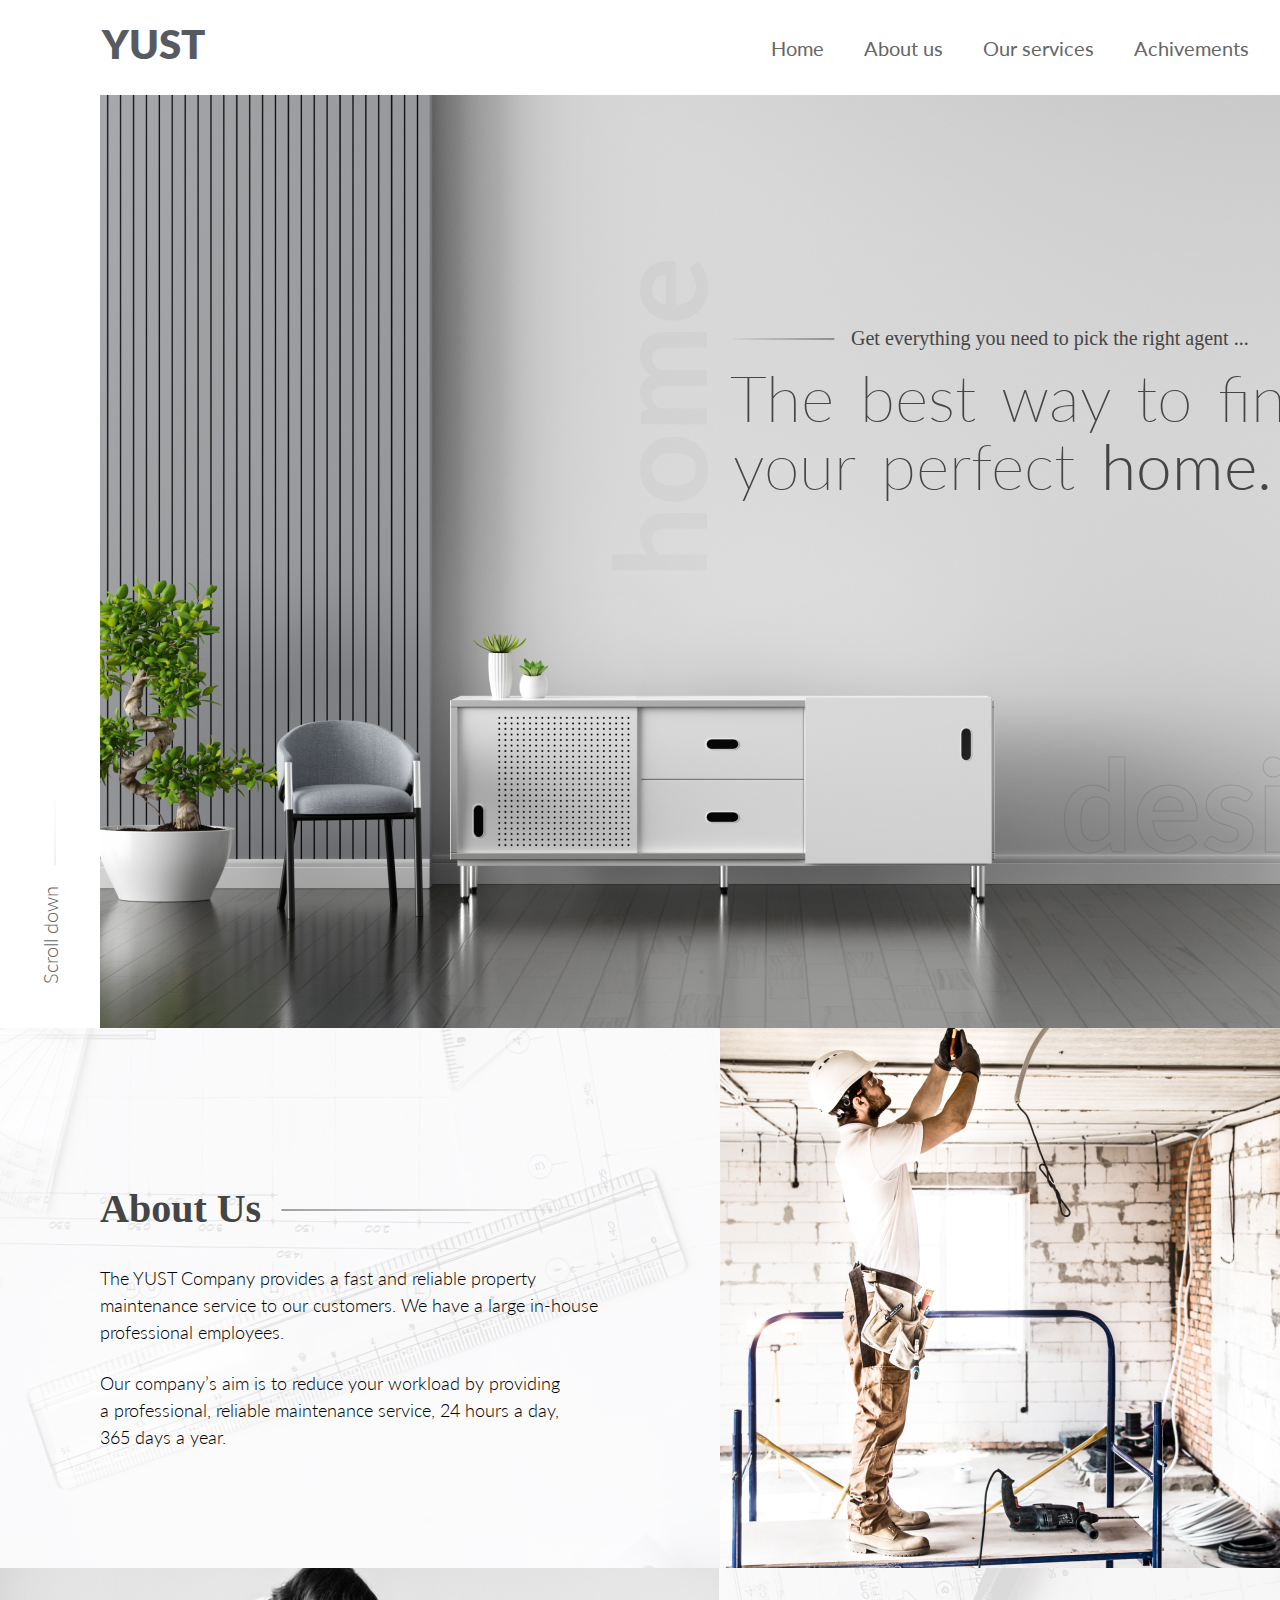
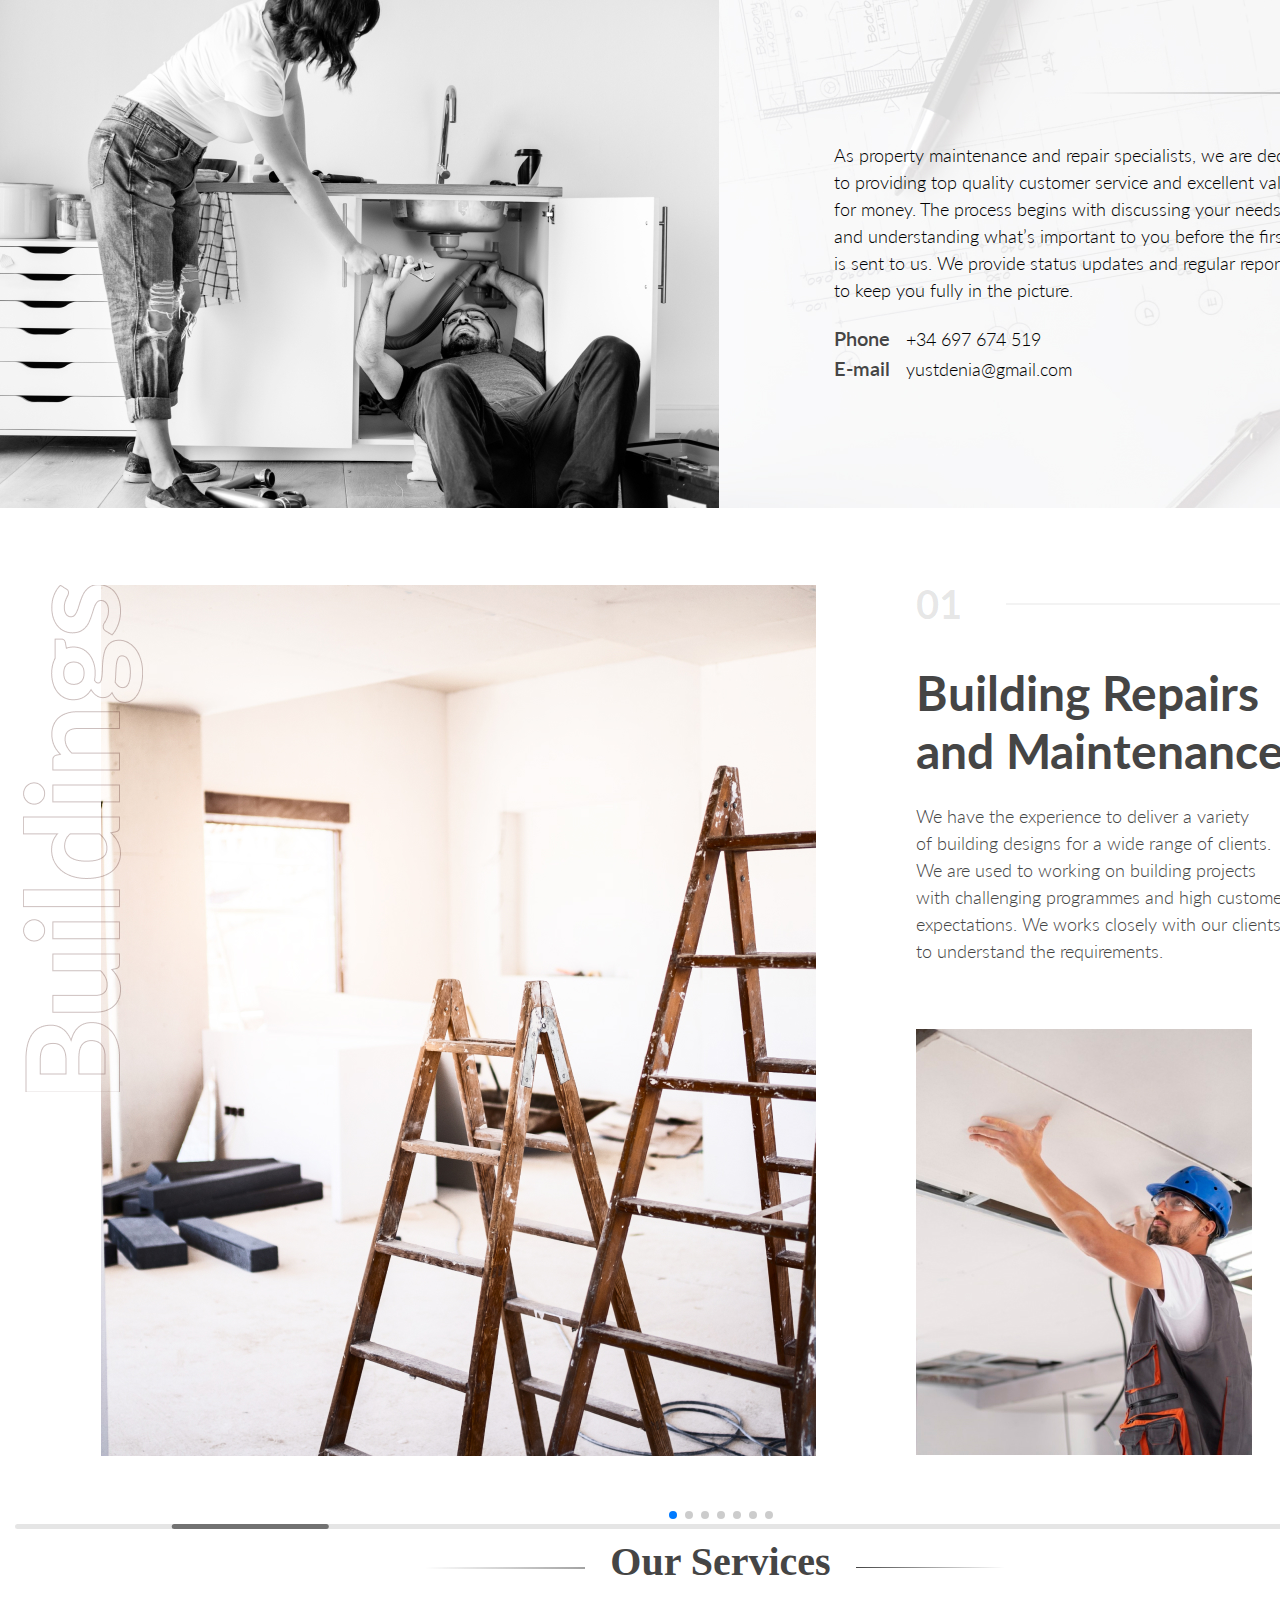
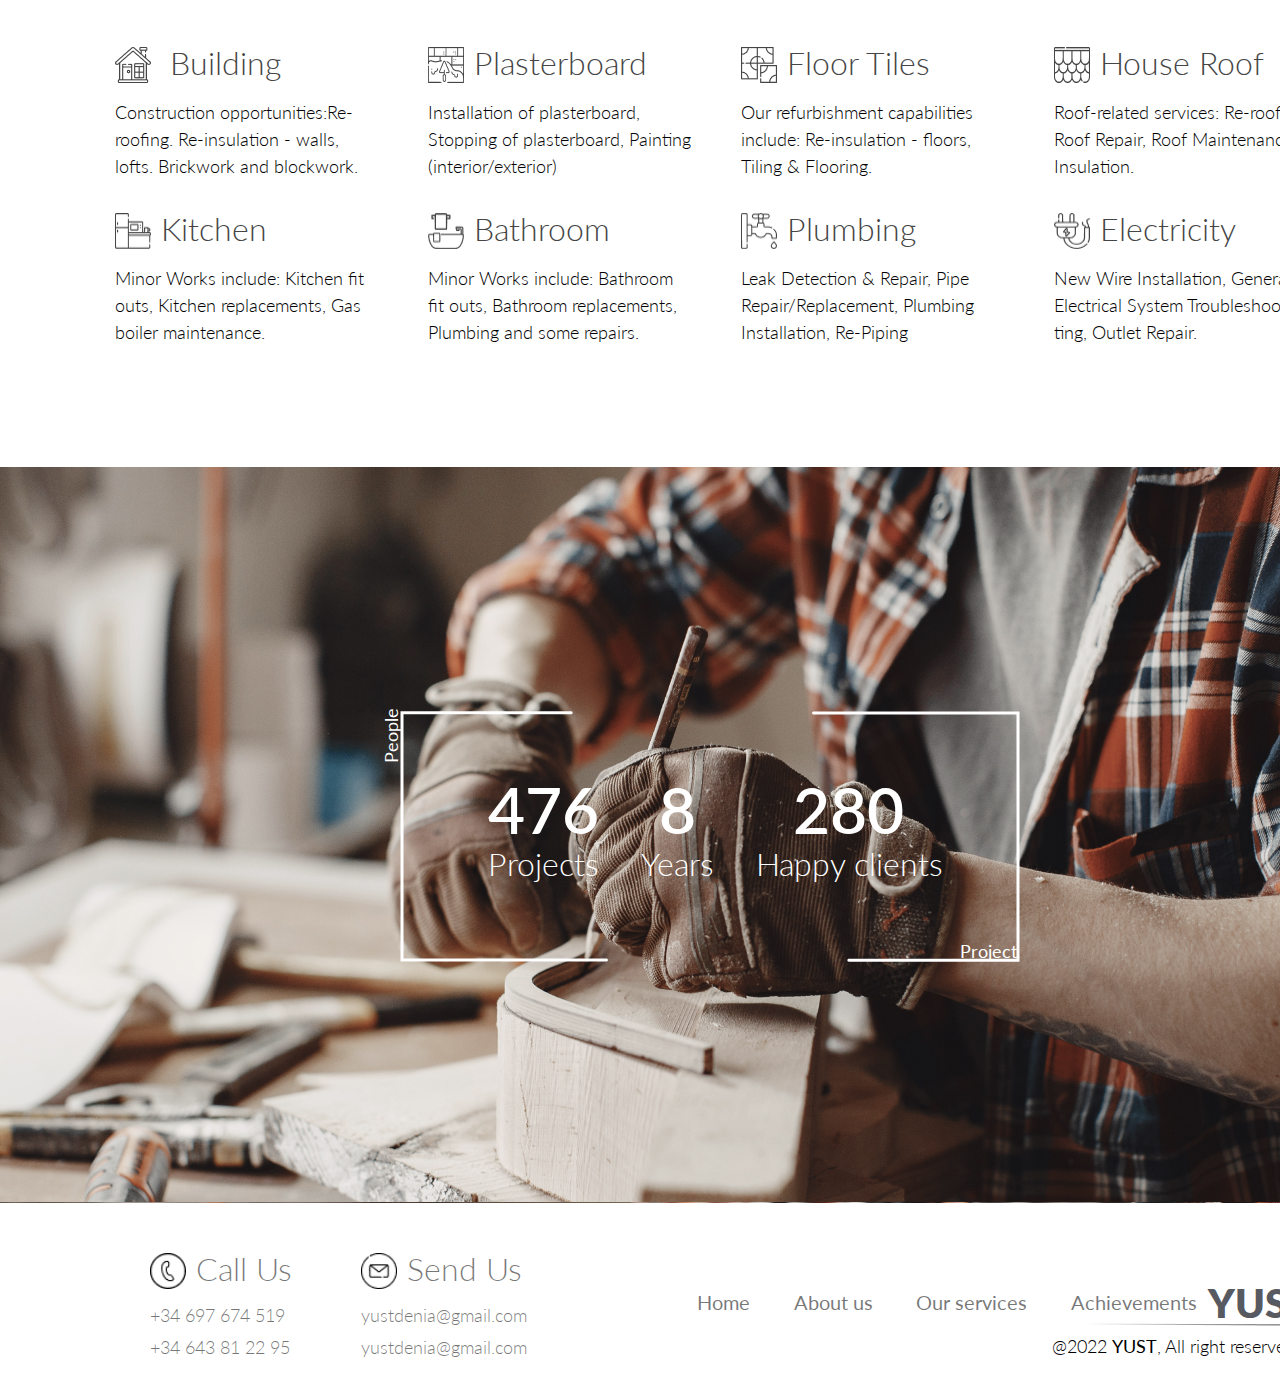
==== index.html @ 531801b6 "fixed_lines" ====
<!DOCTYPE html>
<html lang="en">

<head>
  <meta charset="UTF-8">
  <meta http-equiv="X-UA-Compatible" content="IE=edge">
  <meta name="viewport" content="width=device-width">
  <link rel="shortcut icon" href="#" type="image/x-icon">
  <link rel="stylesheet" href="css/style.css">
  <link rel="stylesheet" href="css/simple-adaptive-slider.css">
  
  <link rel="preconnect" href="https://fonts.googleapis.com">
  <link rel="preconnect" href="https://fonts.gstatic.com" crossorigin>
  <link href="https://fonts.googleapis.com/css2?family=Lato:wght@100;275;300;400;700;900&display=swap" rel="stylesheet">
  <link rel="stylesheet" href="https://unpkg.com/swiper@8/swiper-bundle.min.css" />
  <title>YUST</title>
</head>

<body>
  <!--(Header)-->
  <header class="block1" id="HomeNavLink">
    <div class="logo">
      YUST
    </div>
    <ul class="nav_header">
      <li class="nav_inner"><a href="#HomeNavLink" class="bluelink">Home</a></li>
      <li class="nav_inner"><a href="#AboutUsNavLink" class="bluelink">About us</a></li>
      <li class="nav_inner"><a href="#OurServicesNavLink" class="bluelink">Our services</a></li>
      <li class="nav_inner"><a href="#AchivementsNavLink" class="bluelink">Achivements</a></li>
    </ul>
    <div>
      <select class="language_choice" name="language" id="lang"
        onchange="window.location.href = this.options[this.selectedIndex].value">
        <option value="english">EN</option>
        <option value="yust_ua/index.html">UA</option>
        <option value="yust_es/index.html">ES</option>
        <option value="yust_pl/index.html">PL</option>
      </select>
    </div>
    <div class="burger">
      <input id="menu__toggle" type="checkbox" />
      <label class="menu__btn" for="menu__toggle">
        <span></span>
      </label>
      <ul class="menu__box">
        <li><a class="menu__item" href="#">Menu</a></li>
        <li><a class="menu__item" href="#">About us</a></li>
        <li><a class="menu__item" href="#">Our services</a></li>
        <li><a class="menu__item" href="#">Achivements</a></li>
          <li><a class="menu__item" href="yust_ua/index.html"><img src="img/Ukraine-Flag.png" alt=""></a></li>
          <li><a class="menu__item" href="yust_pl/index.html"><img src="img/Poland.png" alt=""></a></li>
          <li><a class="menu__item" href="yust_es/index.html"><img src="img/Spain.png" alt=""></a></li>
      </ul>
    </div>
  </header>
  <!--Page 1-->
  <div class="block2">
    <ul class="vert_lft_txt">
      <li class="list_scrl"><a href="#FooterNavLink" class="bluelink">Scroll down</a><img class="scrl_down_line" src="yust_ua/img/srl_down_line.png" alt=""></li>
      <li class="list_face"><a href="#" class="bluelink">Facebook</a></li>
      <li class="list_inst"><a href="#" class="bluelink">Instagram</a></li>
    </ul>
    <div class="page1img">
      <div class="vert_home">
        home
      </div>
      <div>
        <div class="pg1txt1"><img class="line1pg1" src="img/Vector 10.png" alt="">Get everything you need to pick the
          right agent ...</div>
        <div class="pg1txt1px480">Get everything you need to pick the right agent ...</div>
        <div class="pg1txt2 pg1txtmedia">The best way to find </div>
        <div class="pg1txt3 pg1txtmedia">your perfect <b class="boldtext">home.</b> </div>
        <div class="pg1txt2px480"></div>
        <div class="pg1txt1media"><img src="img/Page1txt_img_media.png" alt=""></div>
      </div>
      <div class="design_txt">
        design
      </div>
    </div>
  </div>
  <!--Page 2-->
  <div class="block3" id="AboutUsNavLink">
    <div class="pg2block1">
      <div class="pg2text1">
        About Us <img class="line1pg2" src="img/Vector 12.png" alt="">
      </div>
      <div class="pg2text2">
        The YUST Company provides a fast and reliable property maintenance service to our customers. We have a large
        in-house professional employees.
      </div>
      <div class="pg2text3">
        Our company’s aim is to reduce your workload by providing
        a professional, reliable maintenance service, 24 hours a day,
        365 days a year.
      </div>
      <div class="page2txt2media320">
        The YUST Company provides a reliable, fast  maintenance service to our clients. 
We have <br> a large competent employees.
The company’s aim is to reduce workload by providing <br>a professional, 
reliable maintenance service,<br> 24 hours a day,  365 days a year.
      </div>
      <div class="pg2text2480">
        The YUST Company provides a reliable, fast maintenance service
        to our clients. We have a large competent employees.
      </div>
      <div class="pg2text3480">
        The company’s aim is to reduce workload by providing a reliable,
        professional maintenance service, 24 hours a day, 365 days a year.
      </div>
    </div>
    <div class="pg2block2">
    </div>
  </div>
  <!--Page 3-->
  <div class="block4">
    <div class="pg3block1">
    </div>
    <div class="pg3block2">
      <div class="pg3text1">
        modern
      </div>
      <div class="pg3line">
        <img src="img/page3line.png" alt="">
      </div>
      <div class="pg3line_media">
        <img src="img/pg3line_media.png" alt="">
      </div>
      <div class="pg3text2">
        As property maintenance and repair specialists, we are dedicated to providing top quality customer service and
        excellent value <br>
        for money. The process begins with discussing your needs<br>
        and understanding what’s important to you before the first job<br>
        is sent to us. We provide status updates and regular reports<br> to keep you fully in the picture.
      </div>
      <div class="pg3text_media">
        As property support and repair experts,
        we are dedicated to providing top quality service<br> and excellent value for money.
      </div>
      <div class="pg3text_media">
        The process begins with discussing needs<br>
        and understanding what’s important to you before the first jobis sent to us. We provide <br>status updates and
        regular reports to keep<br>
        you fully in the picture.
      </div>
      <div class="pg3text_media480">
        As property repair experts, we are dedicated to providing top quality
        service and excellent value for money.
      </div>
      <div class="pg3text2_media480">
        The process starts from discussing needs and understanding what’s important to you before the first jobis
        sent to us. We provide status updates and regular reports to keep you fully in the picture.
      </div>
      <div class="pg3text3">
        <b class="page3phone">Phone</b>+34 697 674 519
      </div>
      <div class="pg3text4">
        <b class="page3email">E-mail</b>yustdenia@gmail.com
      </div>
    </div>
  </div>
 <!-- swiper - slider 1440-->
  <div class="swiper swiper1440">
    <!-- Additional required wrapper -->
    <div class="swiper-wrapper">
      <!-- Slides -->
      <div class="swiper-slide">
        <div class="section1">
          <div class="container">
            <div class="two_pictures">
              <div class="bg-img">
                <img src="img/Buildings.png" alt="">
              </div>
              <div class="big1">
                <img src="img/S_1_1.jpg" alt="">
              </div>
            </div>
            <div class="inner_slider1">
              <div class="heder_inner_slider1">
                <div class="text01">01</div>
                <img src="img/S_line.svg" alt="">
              </div>
              <div class="inner_main-text__slider">
                Building Repairs 

                <p>and Maintenance</p>
              </div>
              <div class="oftop__text-slider">
                <p>We have the experience to deliver a variety </p>
                  <p> of building designs for a wide range of clients.</p>  
                    <p> We are used to working on building projects </p>
                      <p> with challenging programmes and high customer</p>
                        <p>expectations. We works closely with our clients </p>
                          <p> to understand the requirements.</p>
              </div>
              <div class="pictures__slider-small">

                <img class="smal__1" src="img/S_1_2.jpg" alt="">
                <img class="smal__2" src="img/S_1_3.jpg" alt="">
              </div>
            </div>
          </div>
        </div>
      </div>


      <div class="swiper-slide">
        <div class="section2">
          <div class="container">
            <div class="two_pictures">
              <div class="bg-img">
                <img src="img/2Plasterboard.png" alt="">
              </div>
              <div class="big1">
                <img src="img/S_2_1.jpg" alt="">
              </div>
            </div>
            <div class="inner_slider1">
              <div class="heder_inner_slider1">
                <div class="text01">02</div>
                <img src="img/S_line.svg" alt="">
              </div>
              <div class="inner_main-text__slider">
                Plasterboard Wall,
                <p> Ceiling Systems</p>
              </div>
              <div class="oftop__text-slider ">
                <p>Plasterboard services include repair of ceilings, walls,</p>
                  <p> but can be used for interior or exterior finishing and</p>
                    <p> several areas. Our company is also engaged in the</p>
                    <p>  installation of interior walls and plasterboard ceilings</p>
                    <p> for commercial and residential construction. </p>
              </div>
              <div class="pictures__slider-small nd-slide_margin-us">

                <img class="smal__1" src="img/S_2_2.jpg" alt="">

                <img class="smal__2" src="img/S_2_3.jpg" alt="">
              </div>
            </div>
          </div>
        </div>
      </div>


      <div class="swiper-slide">
        <div class="section3">
          <div class="container">
            <div class="two_pictures">
              <div class="bg-img">
                <img src="img/3_Minor works.png" alt="">
              </div>
              <div class="big1">
                <img src="img/S_3_1.jpg" alt="">
              </div>
            </div>
            <div class="inner_slider1">
              <div class="heder_inner_slider1">
                <div class="text01">03</div>
                <img src="img/S_line.svg" alt="">
              </div>
              <div class="inner_main-text__slider">
                Kitchen - Repair 

                <p>& Refresh (Bath)</p>
              </div>
              <div class="oftop__text-slider">
                <p>If you need a simple paint and stain or want to replace</p>
                  <p> your current cabinets, we always can help you with it.</p>
                    <p> Not only can our team ensure your sink is working</p>
                      <p> properly and fix repairs, we are can work with you </p>
                        <p> to replace your sink and hardware upgrading </p>
                          <p> to a new one.</p>
              </div>
              <div class="pictures__slider-small ">

                <img class="smal__1" src="img/S_3_2.jpg" alt="">
                <img class="smal__2" src="img/S_3_3.jpg" alt="">
              </div>
            </div>
          </div>
        </div>
      </div>


      <div class="swiper-slide">
        <div class="section4">
          <div class="container">
            <div class="two_pictures">
              <div class="bg-img">
                <img src="img/4_Roof Services.png" alt="">
              </div>
              <div class="big1">
                <img src="img/S_4_1.jpg" alt="">
              </div>
            </div>
            <div class="inner_slider1">
              <div class="heder_inner_slider1">
                <div class="text01">04</div>
                <img src="img/S_line.svg" alt="">
              </div>
              <div class="inner_main-text__slider">
                Roofing Installation 

                <p>and Re-roofing</p>
              </div>
              <div class="oftop__text-slider">
                <p>YUST company  is a full-service roofing contractor</p>
                  <p> with large experience in roof maintenance, roof leak</p>
                    <p>repair, roof-over, and roof replacements. We also offer</p>
                      <p> roof consulting services for our clients. Also company</p>
                        <p> is an authorized roofing contractor to repair and install</p>
                          <p> for all major roofing manufacturers.</p>
              </div>
              <div class="pictures__slider-small ">

                <img class="smal__1" src="img/S_4_2.jpg" alt="">
                <img class="smal__2" src="img/S_4_3.jpg" alt="">
              </div>
            </div>
          </div>
        </div>
      </div>

      <div class="swiper-slide">
        <div class="section5">
          <div class="container">
            <div class="two_pictures">
              <div class="bg-img">
                <img src="img/5_Tiles Services.png" alt="">
              </div>
              <div class="big1">
                <img src="img/S_5_1.jpg" alt="">
              </div>
            </div>
            <div class="inner_slider1">
              <div class="heder_inner_slider1">
                <div class="text01">05</div>
                <img src="img/S_line.svg" alt="">
              </div>
              <div class="inner_main-text__slider">
                Floor Tiles - Repair 

               
                <p> and Installation</p>
              </div>
              <div class="oftop__text-slider">
                <p>YUST Company can help you with professional tiling </p>
                  <p>services. We have expert who will remove the old</p>
                    <p> ones and place the new with minimum hassle. Soon</p>
                 <p>you will be able to enjoy your newly tiled room </p>
                <p> or floor in any other room. The specialists will make</p>
                   <p> sure that you are content with the work they've done. </p>
              
              </div>
              <div class="pictures__slider-small">

                <img class="smal__1" src="img/S_5_2.jpg" alt="">
                <img class="smal__2" src="img/S_5_3.jpg" alt="">
              </div>
            </div>
          </div>
        </div>
      </div>


      <div class="swiper-slide">
        <div class="section6">
          <div class="container">
            <div class="two_pictures">
              <div class="bg-img">
                <img src="img/6_Plumbing.png" alt="">
              </div>
              <div class="big1">
                <img src="img/S_6_1.jpg" alt="">
              </div>
            </div>
            <div class="inner_slider1">
              <div class="heder_inner_slider1">
                <div class="text01">06</div>
                <img src="img/S_line.svg" alt="">
              </div>
              <div class="inner_main-text__slider">
                Pipe Installation &
                <p>Leak detection</p>
              </div>
              <div class="oftop__text-slider">
              <p>The function of your current plumbing system will be</p>
              <p> the most significant indicator of whether or not it’s</p>
              <p>  time to repipe. Contact our plumbing experts if you</p>
              <p>   have some plumbing problems. We can come out to</p>
              <p>    your home or business for an in-person consultation.</p>
              <p>     Our team offers honest, expert recommendations. </p>
              </div>
              <div class="pictures__slider-small ">

                <img class="smal__1" src="img/S_6_2.jpg" alt="">
                <img class="smal__2" src="img/S_6_3.jpg" alt="">
              </div>
            </div>
          </div> 
        </div>
      </div>
      <div class="swiper-slide">
        <div class="section7">
          <div class="container">
            <div class="two_pictures">
              <div class="bg-img">
                <img src="img/7_Electricity.png" alt="">
              </div>
              <div class="big1">
                <img src="img/S_7_1.jpg" alt="">
              </div>
            </div>
            <div class="inner_slider1">
              <div class="heder_inner_slider1">
                <div class="text01">07</div>
                <img src="img/S_line.svg" alt="">
              </div>
              <div class="inner_main-text__slider">
                Whole House 

                <p>Rewiring Services</p>
              </div>
              <div class="oftop__text-slider">
                <p>Rewiring your entire home is a major investment,</p>
                <p> which is why choosing the right electrician is vital.</p>
                <p>  You'll want a technician who's experienced handling</p>
                <p>   projects. Our electricians offer safe, reliable, and high-</p>
                <p>   quality whole home rewiring. When homeowners</p>
                <p>    need the right electrician they call YUST. </p>
              </div>
              <div class="pictures__slider-small ">
                <img class="smal__1" src="img/S_7_2.jpg" alt="">
                <img class="smal__2" src="img/S_7_3.jpg" alt="">
              </div>
            </div>
          </div>
        </div>
      </div>




      ...
    </div>
    <!-- If we need pagination -->
    <div class="swiper-pagination"></div>

    <!-- If we need navigation buttons 
    <div class="swiper-button-prev"></div>
    <div class="swiper-button-next"></div> --> 

    <!-- If we need scrollbar -->
    <div class="swiper-scrollbar"></div>
  </div>


<!-- swiper - slider 1920-->

<div class="swiper swiper1920">
  <!-- Additional required wrapper -->
  <div class="swiper-wrapper">
    <!-- Slides -->
    <div class="swiper-slide">
      <div class="section1">
        <div class="container">
          <div class="two_pictures">
            <div class="bg-img">
              <img src="img/Buildings_1920.png" alt="">
            </div>
            <div class="big1">
              <img src="img/S_1_1_1920.jpg" alt="">
            </div>
          </div>
          <div class="inner_slider1">
            <div class="heder_inner_slider1">
              <div class="text01">01</div>
              <img src="img/S_line_1920.svg" alt="">
            </div>
            <div class="inner_main-text__slider">
              Building Repairs 

              <p>and Maintenance</p>
            </div>
            <div class="oftop__text-slider">
              <p>We have the experience and expertise to deliver a variety of</p>
                <p> building designs for a wide range of clients.  We are used to</p>
                <p> working on building  projects with challenging programmes</p>
                <p>  and high customer expectations. Our team works closely with</p>
                  <p>   our clients to understand the requirements.</p>
            </div>
            <div class="pictures__slider-small">

              <img class="smal__1" src="img/S_1_2_1920.jpg" alt="">
              <img class="smal__2" src="img/S_1_3_1920.jpg" alt="">
            </div>
          </div>
        </div>
      </div>
    </div>


    <div class="swiper-slide">
      <div class="section2">
        <div class="container">
          <div class="two_pictures">
            <div class="bg-img">
              <img src="img/Plasterboard_1920.png" alt="">
            </div>
            <div class="big1">
              <img src="img/S_2_1_1920.jpg" alt="">
            </div>
          </div>
          <div class="inner_slider1">
            <div class="heder_inner_slider1">
              <div class="text01">02</div>
              <img src="img/S_line_1920.svg" alt="">
            </div>
            <div class="inner_main-text__slider">
              Plasterboard Wall,
              <p> Ceiling Systems</p>
            </div>
            <div class="oftop__text-slider ">
              <p>Plasterboard services include repair of ceilings, walls, but can</p>
              <p> be used for interior or exterior finishing and several areas.</p>
              <p> Our company is also engaged in the installation of interior</p>
              <p>  walls and plasterboard ceilings for commercial and residential</p>
              <p>   construction.</p>
            </div>
            <div class="pictures__slider-small nd-slide_margin-us">

              <img class="smal__1" src="img/S_2_2_1920.jpg" alt="">

              <img class="smal__2" src="img/S_2_3_1920.jpg" alt="">
            </div>
          </div>
        </div>
      </div>
    </div>


    <div class="swiper-slide">
      <div class="section3">
        <div class="container">
          <div class="two_pictures">
            <div class="bg-img">
              <img src="img/Minor works_1920.png" alt="">
            </div>
            <div class="big1">
              <img src="img/S_3_1_1920.jpg" alt="">
            </div>
          </div>
          <div class="inner_slider1">
            <div class="heder_inner_slider1">
              <div class="text01">03</div>
              <img src="img/S_line_1920.svg" alt="">
            </div>
            <div class="inner_main-text__slider">
              Kitchen - Repair 

              <p>& Refresh (Bath)</p>
            </div>
            <div class="oftop__text-slider">
              <p>If you need a simple paint and stain or want to replace your</p>
              <p>  current cabinets, we always can help you with it. Not only can</p>
              <p>   our team ensure your sink is working properly and fix repairs,</p>
              <p>    we are can work with you  to replace your sink and hardware</p>
              <p>     upgrading to a new one.</p>
            </div>
            <div class="pictures__slider-small ">

              <img class="smal__1" src="img/S_3_2_1920.jpg" alt="">
              <img class="smal__2" src="img/S_3_3_1920.jpg" alt="">
            </div>
          </div>
        </div>
      </div>
    </div>


    <div class="swiper-slide">
      <div class="section4">
        <div class="container">
          <div class="two_pictures">
            <div class="bg-img">
              <img src="img/Re--roofing_1920.png" alt="">
            </div>
            <div class="big1">
              <img src="img/S_4_1_1920.jpg" alt="">
            </div>
          </div>
          <div class="inner_slider1">
            <div class="heder_inner_slider1">
              <div class="text01">04</div>
              <img src="img/S_line_1920.svg" alt="">
            </div>
            <div class="inner_main-text__slider">
              Roofing Installation 

              <p>and Re-roofing</p>
            </div>
            <div class="oftop__text-slider">
              <p>YUST company  is a full-service roofing contractor with large</p>
              <p>  experience in roof maintenance, roof leak repair, roof-over, and</p>
              <p>   roof replacements. We also offer roof consulting services for </p>
              <p>  our clients. Also company is an authorized roofing contractor</p>
              <p>   to repair and install for all major roofing manufacturers.</p>
            </div>
            <div class="pictures__slider-small ">

              <img class="smal__1" src="img/S_4_2_1920.jpg" alt="">
              <img class="smal__2" src="img/S_4_3_1920.jpg" alt="">
            </div>
          </div>
        </div>
      </div>
    </div>

    <div class="swiper-slide">
      <div class="section5">
        <div class="container">
          <div class="two_pictures">
            <div class="bg-img">
              <img src="img/Florr Tiles_1920.png" alt="">
            </div>
            <div class="big1">
              <img src="img/S_5_1_1920.jpg" alt="">
            </div>
          </div>
          <div class="inner_slider1">
            <div class="heder_inner_slider1">
              <div class="text01">05</div>
              <img src="img/S_line_1920.svg" alt="">
            </div>
            <div class="inner_main-text__slider">
              Floor Tiles - Repair 

             
              <p> and Installation</p>
            </div>
            <div class="oftop__text-slider">
              <p>YUST Company can help you with professional tiling services.</p>
                <p>  We have expert who will remove the old ones and place the</p>
                  <p>  new with minimum hassle. Soon you will be able to enjoy your</p>
                    <p>  newly tiled room or floor in any other room. The specialists will</p>
                      <p>   make sure that you are content with the work they've done. </p>
            
            </div>
            <div class="pictures__slider-small">

              <img class="smal__1" src="img/S_5_2_1920.jpg" alt="">
              <img class="smal__2" src="img/S_5_3_1920.jpg" alt="">
            </div>
          </div>
        </div>
      </div>
    </div>


    <div class="swiper-slide">
      <div class="section6">
        <div class="container">
          <div class="two_pictures">
            <div class="bg-img">
              <img src="img/Plumbing_1920.png" alt="">
            </div>
            <div class="big1">
              <img src="img/S_6_1_1920.jpg" alt="">
            </div>
          </div>
          <div class="inner_slider1">
            <div class="heder_inner_slider1">
              <div class="text01">06</div>
              <img src="img/S_line_1920.svg" alt="">
            </div>
            <div class="inner_main-text__slider">
              Pipe Installation &
              <p>Leak detection</p>
            </div>
            <div class="oftop__text-slider">
            <p>The function of your current plumbing system will be the most </p>
            <p>  significant indicator of whether or not it’s time to repipe.  </p>
            <p>  Contact our plumbing experts if you have some plumbing </p>
            <p>   problems. We can come out to your home or business for an </p>
            <p>    in-person consultation. </p>
            </div>
            <div class="pictures__slider-small ">

              <img class="smal__1" src="img/S_6_2_1920.jpg" alt="">
              <img class="smal__2" src="img/S_6_3_1920.jpg" alt="">
            </div>
          </div>
        </div> 
      </div>
    </div>
    <div class="swiper-slide">
      <div class="section7">
        <div class="container">
          <div class="two_pictures">
            <div class="bg-img">
              <img src="img/Electricity_1920.png" alt="">
            </div>
            <div class="big1">
              <img src="img/S_7_1_1920.jpg" alt="">
            </div>
          </div>
          <div class="inner_slider1">
            <div class="heder_inner_slider1">
              <div class="text01">07</div>
              <img src="img/S_line_1920.svg" alt="">
            </div>
            <div class="inner_main-text__slider">
              Whole House 

              <p>Rewiring Services</p>
            </div>
            <div class="oftop__text-slider">
              <p>Rewiring your entire home is a major investment, which is why</p>
              <p> choosing the right electrician is vital. You'll want a technician</p>
              <p>  who's experienced handling projects. Our electricians offer</p>
              <p>   safe, reliable, and high-quality whole home rewiring. When</p>
              <p>    homeowners need the right electrician they call YUST.  </p>
            </div>
            <div class="pictures__slider-small ">
              <img class="smal__1" src="img/S_7_2_1920.jpg" alt="">
              <img class="smal__2" src="img/S_7_3_1920.jpg" alt="">
            </div>
          </div>
        </div>
      </div>
    </div>




    ...
  </div>
  <!-- If we need pagination -->
  <div class="swiper-pagination"></div>

  <!-- If we need navigation buttons 
  <div class="swiper-button-prev"></div>
  <div class="swiper-button-next"></div> --> 

  <!-- If we need scrollbar -->
  <div class="swiper-scrollbar"></div>
</div>

  <!--Slider 360 mobile-->
  <div class="itcss360">
    <div class="itcss__wrapper">
      <div class="itcss__items">
        <div class="itcss__item" id="slider-1-480">
          <img src="img/slide360_1.png" alt="">
        </div>
        <div class="itcss__item" id="slider-2-480">
          <img src="img/slide360_2.png" alt="">
        </div>
        <div class="itcss__item" id="slider-3-480">
          <img src="img/slide360_3.png" alt="">
        </div>
        <div class="itcss__item" id="slider-4-480">
          <img src="img/slide360_4.png" alt="">
        </div>
        <div class="itcss__item" id="slider-5-480">
          <img src="img/slide360_5.png" alt="">
        </div>
        <div class="itcss__item" id="slider-6-480">
          <img src="img/slide360_6.png" alt="">
        </div>
        <div class="itcss__item" id="slider-7-480">
          <img src="img/slide360_7.png" alt="">
        </div>
      </div>
    </div>
  </div>
  <!--Slider 480 mobile-->
  <div class="itcss480">
    <div class="itcss__wrapper">
      <div class="itcss__items">
        <div class="itcss__item" id="slider-1-480">
          <img src="img/slide480_1.png" alt="">
        </div>
        <div class="itcss__item" id="slider-2-480">
          <img src="img/slide480_2.png" alt="">
        </div>
        <div class="itcss__item" id="slider-3-480">
          <img src="img/slide480_3.png" alt="">
        </div>
        <div class="itcss__item" id="slider-4-480">
          <img src="img/slide480_4.png" alt="">
        </div>
        <div class="itcss__item" id="slider-5-480">
          <img src="img/slide480_5.png" alt="">
        </div>
        <div class="itcss__item" id="slider-6-480">
          <img src="img/slide480_6.png" alt="">
        </div>
        <div class="itcss__item" id="slider-7-480">
          <img src="img/slide480_7.png" alt="">
        </div>
      </div>
    </div>
  </div>

   
  <!--Page 4-->
  <h2 class="h2block1" id="OurServicesNavLink">
    <img class="h2lines" src="img/h2lineleft.png" alt="">Our Services<img class="h2lines" src="img/h2lineright.png"
      alt="">
  </h2>
  <div class="block5">
    <div class="block5row1">
      <div class="text_row1">
        <h3 class="h3textrow1"><img class="row_icons" src="img/icon_row1.png" alt=""> Building</h3>
        <p class="text_p1 text_hide_1920">Сonstruction opportunities:Re-roofing. Re-insulation - walls, lofts. Brickwork and blockwork.</p>
        <p class="text_p1_1920_row1">Re-roofing. Re-insulation - walls, lofts. Brickwork and blockwork.</p>
        <p class="text_p1media">Brickwork and block-work. Re-roofing. Re-insulation: walls, lofts. </p>
      </div>
      <div class="text_row2">
        <h3 class="h3textrow1"><img class="row_icons" src="img/icon_row2.png" alt="">Plasterboard</h3>
        <p class="text_p1">Installation of plasterboard, Stopping of plasterboard, Painting (interior/exterior)</p>
        <p class="text_p1media">Installation of plaster-board, Stopping of plasterboard, </p>
      </div>
      <div class="text_row3">
        <h3 class="h3textrow1"><img class="row_icons" src="img/icon_row3.png" alt="">Floor Tiles</h3>
        <p class="text_p1">Our refurbishment capabilities include:
          Re-insulation - floors, Tiling & Flooring.</p>
        <p class="text_p1media">Our duties include:
          Tiling & Flooring, Re-insulation - floors,</p>
      </div>
      <div class="text_row4">
        <h3 class="h3textrow1"><img class="row_icons" src="img/icon_row4.png" alt="">House Roof</h3>
        <p class="text_p1">Roof-related services: Re-roofing, Roof Repair, Roof Maintenance,
          Insulation.</p>
        <p class="text_p1media">Re-roofing, Roof Repair, Maintenance, Insulation, Gutters.</p>
      </div>
    </div>
    <div class="block5row2">
      <div class="text_row5">
        <h3 class="h3textrow1"><img class="row_icons" src="img/icon_row5.png" alt="">Kitchen</h3>
        <p class="text_p1">Minor Works include: Kitchen fit outs, Kitchen replacements, Gas boiler maintenance.</p>
        <p class="text_p1media">Kitchen fit outs, Gas boiler maintenance Kitchen replacement.</p>
      </div>
      <div class="text_row6">
        <h3 class="h3textrow1"><img class="row_icons" src="img/icon_row6.png" alt="">Bathroom</h3>
        <p class="text_p1">Minor Works include: Bathroom fit outs, Bathroom replacements, Plumbing and some repairs.</p>
        <p class="text_p1media">Bathroom fit outs, Plumbing and some repairs, replacements,</p>
      </div>
      <div class="text_row7">
        <h3 class="h3textrow1"><img class="row_icons" src="img/icon_row7.png" alt="">Plumbing</h3>
        <p class="text_p1">Leak Detection & Repair, Pipe Repair/Replacement, Plumbing Installation, Re-Piping</p>
        <p class="text_p1media">Leak Detection & Repair, Re-Piping, Plumbing Installation,</p>
      </div>
      <div class="text_row8">
        <h3 class="h3textrow1"><img class="row_icons" src="img/icon_row8.png" alt="">Electricity</h3>
        <p class="text_p1">New Wire Installation, General Electrical System Troubleshoo- ting, Outlet Repair.
        </p>
        <p class="text_p1media">Electrical Repair, Wire Installation, Outlet Repair/Replacement</p>
      </div>
    </div>
  </div>
  <!--info480-->
  <div class="infomenu480">
    <div class="block5row1">
      <div class="text_row1">
        <h3 class="h3textrow1"><img class="row_icons" src="img/icon_row1.png" alt=""> Building</h3>
        <p class="text_p1media480">Brickwork and block-work. Re-roofing. Re-insulation: walls, lofts. </p>
      </div>
      <div class="text_row2">
        <h3 class="h3textrow1"><img class="row_icons" src="img/icon_row2.png" alt="">Plasterboard</h3>
        <p class="text_p1media480">Installation of plaster-board, Stopping of plasterboard, </p>
      </div>
      <div class="text_row3">
        <h3 class="h3textrow1"><img class="row_icons" src="img/icon_row3.png" alt="">Floor Tiles</h3>
        <p class="text_p1media480">Our duties include:
          Tiling & Flooring, Re-insulation - floors,</p>
      </div>
    </div>
    <div class="block5row2">
      <div class="text_row5480">
        <h3 class="h3textrow1"><img class="row_icons" src="img/icon_row5.png" alt="">Kitchen</h3>
        <p class="text_p1media480">Kitchen fit outs, Gas boiler maintenance Kitchen replacement.</p>
      </div>
      <div class="text_row4">
        <h3 class="h3textrow1"><img class="row_icons" src="img/icon_row4.png" alt="">House Roof</h3>
        <p class="text_p1media480">Re-roofing, Roof Repair, Maintenance, Insulation, Gutters.</p>
      </div>
      <div class="text_row6">
        <h3 class="h3textrow1"><img class="row_icons" src="img/icon_row8.png" alt="">Electricity</h3>
        <p class="text_p1media480">Electrical Repair, Wire Installation, Outlet Repair/Replacement</p>
      </div>
    </div>
    <div class="block5row3">
      <div class="text_row7">
        <h3 class="h3textrow1"><img class="row_icons" src="img/icon_row7.png" alt="">Plumbing</h3>
        <p class="text_p1media480">Leak Detection & Repair, Re-Piping, Plumbing Installation,</p>
      </div>
      <div class="text_row8">
        <h3 class="h3textrow1"><img class="row_icons" src="img/icon_row6.png" alt="">Bathroom</h3>
        <p class="text_p1media480">Bathroom fit outs, Plumbing and some repairs, replacements,</p>
      </div>
    </div>
  </div>
  <!--Page 5-->
  <div class="block6" id="AchivementsNavLink">
    <div class="pg5_vert1">
      People
    </div>
    <div class="statistic">
      <img class="pg5ln1" src="img/pg5line1.png" alt="">
      <img class="pg5ln2" src="img/page5line2.png" alt="">
      <img class="pg5ln11920" src="img/pg5line11920.png" alt="">
      <img class="pg5ln21920" src="img/page5line21920.png" alt="">
      <div class="stat_text">
        <div>
          <h4 class="numbers">476</h4>
          <p class="txt_und_numb">Projects</p>
        </div>
        <div>
          <h4 class="numbers numb3">8</h4>
          <p class="txt_und_numb txt_numb">Years</p>
        </div>
        <div>
          <h4 class="numbers numb2">280</h4>
          <p class="txt_und_numb txt_numb"> Happy clients</p>
        </div>
      </div>
    </div>
    <div class="pg5_txt_inblock">
      Project
    </div>
  </div>
  <!--Page 5 Mobile-->
  <div class="block6mobile">
    <div class="numbers_mob">
      476 8 280
    </div>
    <div class="words_mob">
      Projects Years Clients
    </div>
  </div>
  <!--Footer-->
  <footer class="block_footer" id="FooterNavLink">
    <div class="block5fot">
      <div class="text_rowf2  callus">
        <h3 class="h3textrowf"><img class="row_icons_foot" src="img/icon_foot2.png" alt="">Call Us</h3>
        <p class="text_f1">+34 697 674 519 <br>+34 643 81 22 95 </p>
      </div>
      <div class="text_rowf3">
        <h3 class="h3textrowf email"><img class="row_icons_foot" src="img/icon_foot3.png" alt="">Send Us </h3>
        <p class="text_f1 email">yustdenia@gmail.com <br>yustdenia@gmail.com</p>
      </div>
      <div class="text_rowf3f">
        <div>
          <p>
            <a href="#HomeNavLink" class="nav_inner foot_inner">Home</a>
            <a href="#AboutUsNavLink" class="nav_inner foot_inner">About us</a>
            <a href="#OurServicesNavLink" class="nav_inner foot_inner">Our services</a>
            <a href="#AchivementsNavLink" class="nav_inner foot_inner">Achievements</a>
            <a href="#HomeNavLink" class="logo2">YUST</a>
          </p>
        </div>
        <img class="fot_line" src="img/fix_foot_line.png" alt="">
        <h3 class="text_fot_line">@2022 <b>YUST</b>, All right reserved</h3>
      </div>
    </div>
    <!--Footer Media-->
    <div>
      <div class="icons_foot">
        <img class="icons_foot_media" src="img/foot_phone_icon_media.png" alt="">
        <img class="icons_foot_media" src="img/foot_telegram_icon_media.png" alt="">
        <img class="icons_foot_media" src="img/foot_facebook_icon_media.png" alt="">
      </div>
      <div class="icons_foot480">
        <img class="icons_foot_media480" src="img/icon1480.png" alt="">
        <img class="icons_foot_media480" src="img/icon2480.png" alt="">
        <img class="icons_foot_media480" src="img/icon3480.png" alt="">
      </div>
      <ul class="foot_list_media">
        <li class="foot_list_media"><a href="#" class="bluelink">Home</a></li>
        <li class="foot_list_media"><a href="#" class="bluelink">About</a></li>
        <li class="foot_list_media"><a href="#" class="bluelink">Services</a></li>
        <li class="foot_list_media"><a href="#" class="bluelink">Achivements</a></li>
      </ul>
      <div class="foot_end_media">
        <img src="img/foot_bottom_media.png" alt="">
      </div>
    </div>
  </footer>
  <script defer src="js/simple-adaptive-slider.js"></script>

  <script src="https://unpkg.com/swiper@8/swiper-bundle.min.js"></script>
  <script src="js/script.js"></script>
</body>

</html>
---- css/style.css ----
/*-Reboot Site-*/
*{
   padding: 0;
   margin: 0;
   border: 0;
}
*,*::before,*::after{
   -moz-box-sizing: border-box;
   -webkit-box-sizing: border-box;
   box-sizing: border-box;
}
:focus,:active{outline: none;}
a:focus,a:active{outline: none;}
nav,footer,header,aside{display: block;}
html,body{
   height: 100%;
   width: 100%;
   font-size: 100%;
   line-height: 1;
   font-size: 14px;
   -ms-text-size-adjust: 100%;
   -moz-text-size-adjust: 100%;
   -webkit-text-size-adjust: 100%;
}
input,button,textarea{font-family: inherit;}
input::-ms-clear{display: none;}
button{cursor: pointer;}
button::-moz-focus-inner{padding: 0;border: 0;}
a,a:visited{text-decoration: none;}
a:hover{text-decoration: none;}
ul li{list-style: none;}
img{vertical-align: top;}
h1,h2,h3,h4,h5,h6{font-size: inherit;font-weight: inherit;}
/*------------------------*/

/*Link's Color*/
a.bluelink{text-decoration: none;color: #666;}
/*Header*/

body{
   width: 1441px;
   margin: 0px auto;
}

.block1{display: flex;max-width: 1441px;margin: 0px auto;}
.logo{font-size: 40px;font-family: "Lato";font-weight: 800;color: rgba(87, 90, 96, 1);margin: 24px 0 19px 102px;}
.nav_header{display: flex;margin-left: 526px;}
.nav_inner{font-size: 20px;font-family: "Lato";margin: 38px 0 33px 40px;color: rgba(69, 69, 69, 1)}
.language_choice{font-size: 20px;font-family: "Lato";font-weight: 300;color: rgba(69, 69, 69, 1);margin: 36px 0 33px 40px;}
/*Page 1*/
.block2{display: flex;max-width: 1441px;margin: 0px auto;height: 933px;}
.vert_lft_txt{display: flex;writing-mode: vertical-rl;transform: scale(-1);font-family: 'Lato';font-size: 20px;font-weight: 300;color: #454545;}
.scrl_down_line{position: relative;left: -14px;top: 20px; writing-mode: horizontal-tb;transform: scale(-1);}
.list_scrl{margin: 44px 40px 258px 40px; color: rgba(69, 69, 69, 0.41);} 
.list_face{margin: 0 40px 40px 40px;   opacity: 0;}
.list_inst{margin: 0 40px 0 40px;   opacity: 0;}
.page1img{width: 1340px;height: 933px;background-image: url(../img/Page1.jpg);}
.vert_home{writing-mode: vertical-rl;transform: scale(-1);font-size: 128px;font-family: 'Lato';font-weight: 700;color: rgba(69, 69, 69, 0.04);
   position: relative;top: 162px;left: 494px;}
.pg1txt1{font-family: 'Georgia';font-size: 20px;font-weight: 400;color: rgba(69, 69, 69, 1);position: relative;top: -88px;
   left: 633px;width: 567px;}
.line1pg1{margin: 10px 16px 0 0;}
.pg1txt2{font-size: 64px;font-family: 'Lato';font-weight: 250;margin: -70px 0 0 630px;color: rgba(69, 69, 69, 1);word-spacing: 8px;}
.pg1txt3{font-size: 64px;font-family: 'Lato';font-weight: 250;margin: 4px 0 0 633px;color: rgba(69, 69, 69, 1);word-spacing: 8px;}
.boldtext{font-weight: 300;color: rgba(69, 69, 69, 1);}
.design_txt{font-size: 128px;font-family: 'Lato';font-weight: 700;color: rgba(255, 255, 255, 0);-webkit-text-stroke: 1px rgba(69, 69, 69, 0.2);
   position: relative;left: 960px;top: 241px;width: 370px;}
.pg1txt1media{display: none;}
/*Page 2*/
.block3{display: flex;max-width: 1441px;margin: 0px auto;height: 540px;background-image: url(../img/Page\ 2.jpg);}
.pg2block1{display: block;}
.pg2text1{font-family: Georgia, 'Times New Roman', Times, serif;font-size: 40px;font-weight: 700;color: rgba(69, 69, 69, 1);margin: 161px 0 0 100px;}
.pg2text2{font-family: 'Lato';font-size: 18px;font-weight: 300;margin-top: 24px;width: 505px;
   margin: 36px 0 0 100px;line-height: 27px;color: rgba(0, 0, 0, 1);}
.pg2text3{font-family: 'Lato';font-size: 18px;font-weight: 300;margin-top: 24px;width: 460px;
   margin: 24px 0 0 100px;line-height: 27px;color: rgba(0, 0, 0, 1);}
.line1pg2{margin: 20px 0 0 10px;}
.pg2block2{background-image: url(../img/Page2img.jpg);width: 720px;height: 540px;margin-left: 115px;}
/*Page 3*/
.block4{display: flex;max-width: 1441px;margin: 0px auto;height: 540px;background-image: url(../img/page3bg.jpg);}
.pg3block1{background-image: url(../img/page3img.jpg);width: 719px;height: 540px;}
.pg3text1{margin: 108px 0 0 667px;font-size: 16px;font-family: 'Lato';font-weight: 300;color: rgba(69, 69, 69, 1);}
.pg3line{margin-left: 352px;}
.pg3line_media{display: none;}
.pg3text2{
   font-family: 'Lato';
   font-size: 18px;
   font-weight: 300;
   width: 500px;
   margin: 36px 0 0 115px;
   line-height: 27px;
   color: rgba(0, 0, 0, 1);
}
.pg3text3{
   margin: 24px 0 0 115px;
   font-family: 'Lato';
   font-size: 18px;
   font-weight: 300;
}
/* slider-swiper 1440*/
.swiper1440 {
   width: 1440px;
   height: 1024px;
 }

/* slider */

.container {
   display: flex;
   justify-content: space-between;
   margin: 0 auto;
   max-width: 1441px;

   background-color: #FFFFFF;

}

.two_pictures{
   display: flex;
   position: relative;
}


.bg-img {
  margin-top: 77px ;
  margin-left: 22px;
  position: absolute;
}
.big1 {
  margin-top: 77px ;
  margin-left: 100px;
  margin-bottom: 76px;
}

.heder_inner_slider1 {
   display: flex;
   justify-content:space-between;
   margin-top: 76px ;
}
.text01 {
  font-size: 40px;
  font-family: "Lato";
  font-weight: 700;
  color: rgba(69, 69, 69, 0.13);
}
.inner_main-text__slider {
  font-size: 48px;
  line-height: 120%;
  font-family: "Lato";
  font-weight: 700;
  color: rgba(69, 69, 69, 1);
  margin-top: 40px;
  flex-direction: column;
}




.oftop__text-slider {
  font-size: 18px;
  font-family: "Lato";
  font-weight: 300;
  color: rgba(69, 69, 69, 1);
  margin-top: 24px;
  line-height: 27px;

}
.pictures__slider-small {
   margin-top: 64px;
}


.nd-slide_margin-us {
   margin-top: 92px;
}

.smal__2 {
   margin-left: 32px;
  }




.swiper1920{
   display: none;
}

.page3phone{
   font-family: 'Lato';
   font-size: 20px;
   font-weight: 600;
   padding-right: 16px;
   color: rgba(69, 69, 69, 1);
}
.pg3text4{
   margin: 10px 0 0 115px;
   font-family: 'Lato';
   font-size: 18px;
   font-weight: 300;
}
.page3email{
   font-family: 'Lato';
   font-size: 20px;
   font-weight: 600;
   padding-right: 16px;
   color: rgba(69, 69, 69, 1);
}
.pg3text2 {font-family: 'Lato';font-size: 18px;font-weight: 300;width: 500px;margin: 36px 0 0 115px;line-height: 27px;color: rgba(0, 0, 0, 1);}
.pg3text3{margin: 24px 0 0 115px;font-family: 'Lato';font-size: 18px;font-weight: 300;}
.page3phone{font-family: 'Lato';font-size: 20px;font-weight: 600;padding-right: 16px;color: rgba(69, 69, 69, 1);}
.pg3text4{margin: 10px 0 0 115px;font-family: 'Lato';font-size: 18px;font-weight: 300;}
.page3email{font-family: 'Lato';font-size: 20px;font-weight: 600;padding-right: 16px;color: rgba(69, 69, 69, 1);}
.pg3text_media{display: none;}

/*Page 4*/
.h2block1{font-size: 40px;font-family: 'Georgia';font-weight: 700;color: rgba(69, 69, 69, 1);text-align: center;
   margin: 0px auto;margin-top: 10px;margin-bottom: 65px;max-width: 1441px;}
.h2lines{margin-top: 25px;margin-left: 25px;margin-right: 25px;}
.block5{display: block;margin-bottom: 121px;}
.block5row1{display: flex;margin: 0px auto;max-width: 1441px;}
.block5row2{display: flex;margin: 0px auto;max-width: 1441px;margin-top: 33px;}
.text_row1{margin-left: 115px;} .text_row2{margin-left: 48px;} 
.text_row3{margin-left: 48px;} .text_row4{margin-left: 48px;}

.text_row5{margin-left: 115px;} .text_row6{margin-left: 48px;} 
.text_row7{margin-left: 48px;} .text_row8{margin-left: 48px;}
.h3textrow1{font-family: 'Lato';font-size: 32px;font-weight: 300;color: rgba(69, 69, 69, 1);}
.text_p1{font-size: 18px;font-family: "Lato";font-weight: 300;margin-top: 16px;
   line-height: 27px;color: black;width: 265px;}
   .text_p1_1920_row1{display: none;}
.text_p1media{display: none;font-size: 18px;font-family: "Lato";font-weight: 300;
   margin-top: 16px;line-height: 27px;color: black;width: 265px;}
.row_icons{width: 36px;height: 36px;margin-right: 10px;}
/*Page 5*/

.block6{display: flex;max-width: 1441px;margin: 0px auto;height: 736px;background-image: url(../img/page4bgr.jpg);}
.statistic{position: relative;top: 164px;left: 310px;}
.pg5ln1{margin-top: 80px;margin-left: 72px;}
.pg5ln2{margin-top: 80px;margin-left: 200px;}
.pg5_vert1{writing-mode: vertical-rl;transform: scale(-1);font-size: 18px;font-family: 'Lato';
   font-weight: 400;color: rgba(255, 255, 255, 1);position: relative;left: 382px;bottom: 440px;}
.stat_text{display: flex;position: relative;left: 160px;bottom: 190px;}
.numbers{font-size: 64px;font-family: 'Lato';font-weight: 600;line-height: 76px;color: rgba(255, 255, 255, 1);}
.txt_und_numb{font-size: 32px;font-family: 'Lato';font-weight: 300;color: rgba(255, 255, 255, 1);}
.numb2{margin-left: 79px;} .numb3{margin-left: 60px;}
.txt_numb{margin-left: 42px;}
.pg5ln11920{display: none;}
.pg5ln21920{display: none;}
.pg5_txt_inblock{font-size: 18px;font-family: 'Lato';font-weight: 400;color: white;
   position: relative;top: 475px;left: 250px;height: 22px;}
/*Footer*/
.block_footer{display: flex;margin: 0px auto;padding-bottom: 35px;}

.block5fot{display: flex;margin-left: 50px;margin-top: 80px;}
.text_fot_line{font-family: 'Lato';font-size: 18px;font-weight: 300;margin-left: 387px;width: 247px;}
.text_f1{font-family: 'Lato';font-size: 18px;font-weight: 300;margin-top: 10px;line-height: 32px;color: rgba(0, 0, 0, 0.53);}

.callus{width: 161px;position: relative; left: 100px;}
.email{width: 184px;position: relative; left: 50px;}
.fot_line{
   margin-top: 0px;
   margin-left: 418px;
}
.logo2{font-size: 40px;font-family: "Lato";font-weight: 800;color: rgba(87, 90, 96, 1);}
.foot_inner{position: relative;bottom: 8px;right: 8px;   color: rgba(0, 0, 0, 0.53);}
.h3textrowf{font-family: 'Lato';font-size: 32px;font-weight: 300;color: rgba(0, 0, 0, 0.53);margin-top: -30px;}
.text_rowf2{margin-left: 0px;} 
.text_rowf3{margin-left: 100px;}
.text_rowf3f{margin-left: 100px;position: relative;left: 70px;}
.row_icons_foot{
   width: 36px;
   height: 36px;
   margin-right: 10px;}

   .icons_foot{display: none;}
   .icons_foot_media{display: none;}
   .foot_list_media{display: none;}
   .foot_end_media{display: none;}
   .burger{display: none;}.icons_foot480{display:none}
   .icons_foot_media480{display:none}
   .block6mobile{display: none;}.infomenu480{display: none;}
   .pg1txt1px480{display: none;}.pg1txt2px480{display: none;}
   .pg2text2480{display: none;}.pg2text3480{display: none;}
   .pg3text_media480{display: none;}.pg3text2_media480{display: none;}
   .itcss480{display: none;}.itcss360{display: none;}.page2txt2media320{display: none;}
   /*Media480*/
@media (max-width: 480px) {
   body{width: 100%;margin: 0px auto;}
   html{width: 100%;}
   /*header480*/
   .swiper1440 {display: none}
      .swiper1920 {display: none}
   .block1{display: flex; width: 480px;height: 104px;}
   .logo{font-size: 24px;font-family: "Lato";font-weight: 800;color: rgba(87, 90, 96, 1);margin: 44px 0 0px 20px;}
   .nav_header{display: none;}
   .language_choice{display: none;}
   .burger{display: flex;}
   /*Page 1 (Media480)*/
   .block2{display: block;max-width: 480px;margin: 0px auto;height: 360px;}
   .page1img{width: 480px;height: 360px;background-image: url(../img/Page1bg480.png);}
   .list_scrl{display: none;}.vert_home{display: none;}.pg1txt1{display: none;}.line1pg1{display: none;}
   .design_txt{display: none;}.pg1txt2{display: none;}.pg1txt3{display: none;}.vert_lft_txt{display: none;}
   .pg1txt1px480{display: flex;margin-left: 165px;padding-top: 85px;font-size: 14px;color: rgba(69, 69, 69, 1);font-family: 'Lato';font-weight: 300;font-style: italic;}
   .pg1txt2px480{display: flex;background-image: url(../img/page2txt480.png);width: 321px;height: 70px;margin-left: 130px;margin-top: 15px;}
   /*Page 2 (Media480)*/
   .block3{display: block; background-image: url(../img/480bgpage2.jpg); width: 480px; height: 692px;}
   .pg2block1{display: block;max-width: 480px;height: 332px;margin: 0px auto;position: relative;top: 56px;}
   .pg2block2{display: block; width: 480px;height: 360px;background-image: url(../img/480page2.jpg);margin-left: 0px;}
   .pg2text2{display: none;}.pg2text3{display: none;}
   .pg2text1{display: block;font-size: 32px;margin-left: 20px;margin-top: 0px;padding-top: 30px;}.line1pg2{width: 95px; margin-top: 18px;}
   .pg2text2480{display: block;margin-top: 24px; margin-left: 20px;font-size: 15px;width: 425px;line-height: 150%;color: rgba(69, 69, 69, 1);font-family: 'Lato';font-weight: 300;}
   .pg2text3480{display: block;margin-top: 8px; margin-left: 20px;font-size: 15px;width: 425px;line-height: 150%;color: rgba(69, 69, 69, 1);font-family: 'Lato';font-weight: 300;}
   /*Page 3 (Media480)*/
   .block4{display: block; background-image: url(../img/page3bg480.png);width: 480px;height: 721px;}
   .pg3block2{display: block;max-width: 480px;height: 361px;}
   .pg3block1{display: block;max-width: 480px;height: 360px; margin: 0px auto;background-image: url(../img/page3img480.png);position: relative;top: 360px;}
   .pg3text1{display: none;}.pg3text_media{display:none;}
   .pg3line{display: none;}
   .pg3text2{display: none;}
   .pg3text_media480{display: block;line-height: 150%; margin: -280px 20px 0;font-size: 15px;font-weight: 300;font-family: 'Lato';color: rgba(69, 69, 69, 1);}
   .pg3text2_media480{display: block;line-height: 150%; margin: 8px 20px 0;font-size: 15px;font-weight: 300;font-family: 'Lato';color: rgba(69, 69, 69, 1);}
   .pg3text3{display: block;margin-top: 30px; font-size: 14px;margin-left: 20px;color: rgba(69, 69, 69, 1)}.page3phone{font-size: 16px;}
   .pg3text4{display: block;font-size: 14px;margin-left: 20px;color: rgba(69, 69, 69, 1)}.page3email{font-size: 16px;}
   /*slider480*/
   .itcss480{display: block;width: 480px;height: 600px;margin-top: 36px;}
   .itcss360{display: none;}
   /*info_menu480*/
   .block5{display: none;}
   .h2block1{display: block;width: 480px; font-size: 20px;margin-top: 48px;padding-top: 30px; padding-bottom: 4px;}
   .h2lines{width: 70px;margin: 10px 8px 0 8px;}
      .h3textrow1{font-size: 18px;width: 132px;}
      .infomenu480{display: flex;width: 480px;align-items: center;}
      .block5row1{display: block;width: 130px;margin-left: 0px;}.block5row2{display: block;width: 130px;}.block5row3{display: block;width: 130px;}
      .text_p1media480{display: block;margin-top: 8px; font-size: 13px;width: 130px;line-height: 150%;font-family: 'Lato';font-weight: 300;color: rgba(69, 69, 69, 1)}
      .row_icons{ width: 24px;height: 24px;margin-right: 8px;}
      .text_row1{margin-left: 24px;margin-top: 0px;}
      .text_row2{margin-top: 24px;margin-left: 24px;}
      .text_row3{margin-top: 24px;margin-left: 24px;}
      .text_row4{margin-top: 24px;margin-left: -10px;}
      .text_row5480{margin-top: -30px;margin-left: -10px}
      .text_row6{margin-top: 24px;margin-left: -10px}
      .text_row7{margin-top: -109px;margin-left: -24px}
      .text_row8{margin-top: 24px;margin-left: -24px}
      /*UnderFooter480*/
      .block6mobile{background-image: url(../img/block6mobile3.jpg);opacity: 0.9;}
      .block6mobile{background-image: url(../img/block6mobile2.png);opacity: 0.9;}
      .block6mobile{background-image: url(../img/undfoot480bg.png);opacity: 0.9;}
      .pg5ln11920{display: none;}
      .pg5ln21920{display: none;}
      .block6mobile{display: block;margin: 0px auto; text-align: center; width: 480px;height: 360px;background-image: url(../img/undfoot480img.png);margin-top: 60px;}
      .numbers_mob{font-size: 36px;font-family: 'Lato';font-weight: 600;color: rgba(255, 255, 255, 1);padding-top: 150px;word-spacing: 55px;}
      .words_mob{font-size: 16px;font-family: 'Lato';font-weight: 400;color: rgba(255, 255, 255, 1);padding-top: 4px;word-spacing: 65px;margin-left: -5px;}
      /*Burger480*/
      #menu__toggle {opacity: 0;}
        #menu__toggle:checked ~ .menu__btn > span {transform: rotate(45deg);}
        #menu__toggle:checked ~ .menu__btn > span::before {top: 0;transform: rotate(0);}
       #menu__toggle:checked ~ .menu__btn > span::after {top: 0;transform: rotate(90deg);}
       #menu__toggle:checked ~ .menu__box {visibility: visible;left: 0;}
       .menu__btn {display: flex;align-items: center;position: relative;top: 39px;left: 320px;width: 40px;height: 26px;cursor: pointer;z-index: 1;}
       .menu__btn > span,
       .menu__btn > span::before,
       .menu__btn > span::after {display: block;position: absolute;width: 100%;height: 2px;background-color: #616161;transition-duration: .25s;}
       .menu__btn > span::before {content: '';top: -8px;}
       .menu__btn > span::after {content: '';top: 8px;}
       .menu__box {display: block;position: fixed;visibility: hidden;top: 0;left: -100%;width: 100%;height: 450px;margin: 0;padding: 80px 0;list-style: none;background-color: #ECEFF1;
         box-shadow: 1px 0px 6px rgba(0, 0, 0, .2);transition-duration: .25s;}
       .menu__item {display: block;padding: 12px 24px;color: #333;font-family: 'Roboto', sans-serif;font-size: 20px;font-weight: 600;text-decoration: none;transition-duration: .25s;}
       .menu__item:hover {background-color: #bac2c6;}
      /*Footer480*/
      .block5fot{display: none;height: 155px;}
      .block_footer{display: block;width: 480px;}
      .icons_foot{display:none}
      .icons_foot_media{display:none}
      .icons_foot480{display: flex;margin-left: 142px;margin-top: 46px;}
      .icons_foot_media480{display: flex;width: 36px;height: 36px;margin-left: 24px;}
      .foot_list_media{display: flex; margin-left: 39px;font-size: 16px;font-family: 'Lato';font-weight: 300;color: rgba(172, 172, 172, 1); margin-top: 12px;}
      .foot_end_media{display: flex;justify-content: center;margin-top: 36px;}
      /*BLOCK AT THE MOMENT*/
      .block6{display: none;}
      .itcss1441{display: none;}
      .page2txt2media320{display: none;}   .text_p1_1920_row1{display: none;}
   }
   /*Media320*/
@media (max-width: 320px) {
   body{width: 100%;margin: 0px auto;}
   html{width: 100%;}
   /*header*/
   .swiper1440 {display: none}
      .swiper1920 {display: none}
   .block1{display: flex; width: 320px;height: 94px;}
   .logo{font-size: 24px;font-family: "Lato";font-weight: 800;color: rgba(87, 90, 96, 1);margin: 41px 0 0px 20px;}
   .nav_header{display: none;}
   .language_choice{display: none;}
   .burger{display: flex;}
   /*Page 1 (Media)*/
   .block2{display: block;max-width: 320px;margin: 0px auto;height: 240px;}
   .page1img{width: 320px;height: 240px;background-image: url(../img/Page1Media.png);}
   .list_scrl{display: none;}.vert_home{display: none;}.pg1txt1{display: none;}.line1pg1{display: none;}
   .design_txt{display: none;}.pg1txt2{display: none;}.pg1txt3{display: none;}.vert_lft_txt{display: none;}
   .pg1txt1media{display: flex;margin-left: 68px;padding-top: 48px;}
   /*Page 2 (Media)*/
   .block3{display: block; background-image: url(../img/Page2BGmedia.jpg); width: 320px; height: 558px;}
   .pg2block1{display: block;max-width: 320px;height: 318px;margin: 0px auto;position: relative;top: 56px;}
   .pg2block2{display: block; width: 320px;height: 240px;background-image: url(../img/Page2IMG1media.jpg);margin-left: 0px;}
   .pg2text1{display: block;padding-top: 0px; font-size: 24px;margin-left: 20px;margin-top: 0px;}.line1pg2{width: 95px; margin-top: 12px;}
   .pg2text2{display: none}
   .pg2text3{display: none}
   .page2txt2media320{display: block;margin-top: 24px; font-family: 'Lato';font-weight: 300; 
      margin-left: 20px;font-size: 14px;width: 280px;line-height: 24px;color: rgba(69, 69, 69, 1)}
   /*Page 3 (Media)*/
   .block4{display: block; background-image: url(../img/Page3BGmedia.png);width: 320px;height: 620px;}
   .pg3block2{display: block;max-width: 320px;height: 380px;}
   .pg3block1{display: block;max-width: 320px;height: 240px; margin: 0px auto;background-image: url(../img/Page3IMGmedia.png);position: relative;top: 390px;}
   .pg3text1{display: block;margin: -210px 0 0 267px;}.pg3line_media{display: flex;margin-left: 110px;}
   .pg3text_media{display: block;color: rgba(69, 69, 69, 1); width: 280px;margin-left: 20px;margin-top: 24px;font-family: 'Lato';font-size: 14px;font-weight: 300;line-height: 150%;}
   .pg3line{display: none;}.pg3text2{display: none;}
   .pg3text3{display: block;font-size: 14px;margin-left: 20px;color: rgba(69, 69, 69, 1)}.page3phone{font-size: 16px;}
   .pg3text4{display: block;font-size: 14px;margin-left: 20px;color: rgba(69, 69, 69, 1)}.page3email{font-size: 16px;}
   /*Slider 360*/
   .itcss360{display: block;width: 320px;height: 503px;margin-top: 24px;}
   /*info_menu*/
   .block5{display: flex;width: 320px;margin: 0px auto;}
   .h2block1{width: 320px; font-size: 20px;margin-bottom: 33px;margin-top: 10px;}
      .h3textrow1{font-size: 18px;width: 132px;}
      .h2lines{width: 70px;margin: 10px 8px 0 8px;}
   .block5row1{display: block;width: 320px;}
      .text_row1{margin-left: 20px;}
      .text_row2{margin-top: 26px;margin-left: 18px;}
      .text_row3{margin-top: 26px;margin-left: 18px;}
      .text_row4{margin-top: 26px;margin-left: 18px;}
      .text_p1{display: none;}
      .text_p1media{display: block;font-size: 14px;width: 132px;line-height: 150%;margin-top: 9px;}
   .block5row2{display: block;width: 320px;margin-top: 0px}
      .text_row5{margin-left: 20px}
      .text_row6{margin-top: 26px;margin-left: 20px}
      .text_row7{margin-top: 26px;margin-left: 20px}
      .text_row8{margin-top: 26px;margin-left: 20px}
      .row_icons{ width: 24px;height: 24px;margin-right: 8px;}
      /*UnderFooter*/
      .block6mobile{background-image: url(../img/block6mobile3.jpg);opacity: 0.9;}
      .block6mobile{background-image: url(../img/block6mobile2.png);opacity: 0.9;}
      .block6mobile{background-image: url(../img/block6mobile.png);opacity: 0.9;}
      .pg5ln11920{display: none;}
      .pg5ln21920{display: none;}
      .block6mobile{display: block;margin: 0px auto; text-align: center; width: 320px;height: 240px;background-image: url(../img/block6img.png);margin-top: 60px;}
      .numbers_mob{font-size: 32px;font-family: 'Lato';font-weight: 600;color: rgba(255, 255, 255, 1);padding-top: 82px;word-spacing: 33px;}
      .words_mob{font-size: 16px;font-family: 'Lato';font-weight: 300;color: rgba(255, 255, 255, 1);padding-top: 4px;word-spacing: 27px;}
      /*Burger*/
      #menu__toggle {opacity: 0;}
        #menu__toggle:checked ~ .menu__btn > span {transform: rotate(45deg);}
        #menu__toggle:checked ~ .menu__btn > span::before {top: 0;transform: rotate(0);}
       #menu__toggle:checked ~ .menu__btn > span::after {top: 0;transform: rotate(90deg);}
       #menu__toggle:checked ~ .menu__box {visibility: visible;left: 0;}
       .menu__btn {display: flex;align-items: center;position: relative;top: 39px;left: 170px;width: 40px;height: 26px;cursor: pointer;z-index: 1;}
       .menu__btn > span,
       .menu__btn > span::before,
       .menu__btn > span::after {display: block;position: absolute;width: 100%;height: 2px;background-color: #616161;transition-duration: .25s;}
       .menu__btn > span::before {content: '';top: -8px;}
       .menu__btn > span::after {content: '';top: 8px;}
       .menu__box {display: block;position: fixed;visibility: hidden;top: 0;left: -100%;width: 100%;height: 350px;margin: 0;padding: 80px 0;list-style: none;background-color: #ECEFF1;
         box-shadow: 1px 0px 6px rgba(0, 0, 0, .2);transition-duration: .25s;}
       .menu__item {display: block;padding: 5px 24px;color: #333;font-family: 'Roboto', sans-serif;font-size: 20px;font-weight: 600;text-decoration: none;transition-duration: .25s;}
       .menu__item:hover {background-color: #bac2c6;}
      /*Footer*/
      .block5fot{display: none;height: 155px;}
      .block_footer{display: block;width: 320px;}
      .icons_foot{display: flex;margin-left: 90px;margin-top: 32px;}
      .icons_foot_media{display: flex;width: 24px;height: 24px;margin-left: 16px;}
      .foot_list_media{display: flex;margin-left: 16px;font-size: 14px;font-family: 'Lato';font-weight: 300;color: rgba(172, 172, 172, 1);margin-top: 8px;}
      .foot_end_media{display: flex;justify-content: center;margin-top: 24px;}
      /*BLOCK AT THE MOMENT*/
      .block6{display: none;}.pg2text2480{display: none;}.pg2text3480{display: none;}
      .pg1txt1px480{display: none;}.pg3text_media480{display: none;}
      .pg1txt2px480{display: none;}.pg3text2_media480{display: none;}
      .icons_foot480{display:none}.infomenu480{display: none;}
      .icons_foot_media480{display:none}.itcss480{display: none;}
      .itcss1441{display: none;}   .text_p1_1920_row1{display: none;}
   }
   @media (min-width: 1441px) {
      body{max-width: 1920px;width: 100%; margin: 0px auto;}
      /*Header 1920px*/
       /* slider 1920 */
       .swiper1920{
          display: block;
          width: 1920px;
          height: 1160px;
          margin: 0 auto;
       }
      
       .container {
         display: flex;
         justify-content: space-between;
         margin: 0 auto;
         max-width: 1920px;
      
         background-color: #FFFFFF;
      }
      
      .two_pictures{
         display: flex;
         position: relative;
      }
      

      .bg-img {
        margin-top: 35px ;
        position: absolute;
      }
      .big1 {
        margin-top: 35px ;
        margin-left: 98px;
      }
      
      .heder_inner_slider1 {
         display: flex;
         justify-content:space-between;
         margin-top: 35px ;
      }
      .text01 {
        font-size: 64px;
        font-family: "Lato";
        font-weight: 700;
        color: rgba(69, 69, 69, 0.13);
      }
      .inner_main-text__slider {
        font-size: 64px;
        line-height: 76.8px;
        font-family: "Lato";
        font-weight: 700;
        color: rgba(69, 69, 69, 1);
        margin-top: 40px;
        flex-direction: column;
      }
      .oftop__text-slider {
        font-size: 20px;
        font-family: "Lato";
        font-weight: 300;
        color: rgb(69, 69, 69);
        margin-top: 32px;
        line-height: 30px;
        
      }
      .pictures__slider-small {
         margin-top: 112px;
      }
      
     

      .smal__2 {
         margin-left: 20px;
        }
      
      .swiper1440 {display: none}

      .block1{display: flex;max-width: 1920px;margin: 0px auto;}
      .logo{font-size: 40px;font-family: "Lato";font-weight: 800;color: rgba(87, 90, 96, 1);margin: 42px 0 26px 5%;}
      .nav_header{display: flex;margin-left: 48%;}
      .nav_inner{font-size: 24px;font-family: "Lato";margin: 54px 0 33px 40px;color: rgba(69, 69, 69, 1)}
      .language_choice{font-size: 24px;font-family: "Lato";font-weight: 300;color: rgba(69, 69, 69, 1);margin: 50px 0 33px 40px;}
      /*Page1 1920px*/
      .block2{display: flex;max-width: 1920px;width: 100%; margin: 0px auto;height: 1001px;}
      .vert_lft_txt{display: flex;writing-mode: vertical-rl;transform: scale(-1);font-family: 'Lato';font-size: 20px;font-weight: 300;color: #454545;}
      .scrl_down_line{position: relative;left: -14px;top: 20px; writing-mode: horizontal-tb;transform: scale(-1);}
      .list_scrl{margin: 44px 40px 258px 40px; color: rgba(69, 69, 69, 0.41);} 
      .list_face{margin: 0 40px 40px 40px;   opacity: 0;}
      .list_inst{margin: 0 40px 0 40px;   opacity: 0;}
      .page1img{max-width: 1820px; width: 95%;height: 100%;background-image: url(../img/page1bg1920.png);}
      .vert_home{writing-mode: vertical-rl;transform: scale(-1);font-size: 200px;font-family: 'Lato';font-weight: 700;color: rgba(69, 69, 69, 0.04);
      position: relative;top: 125px;left: 35%;}
      .pg1txt1{font-family: 'Georgia';font-size: 32px;font-weight: 400;color: rgba(69, 69, 69, 1);position: relative;top: -260px;
      left: 46%;width: 820px;}
      .line1pg1{margin: 16px 16px 0 0;}
      .pg1txt2{font-size: 96px;font-family: 'Lato';font-weight: 250;margin: -250px 0 0 46%;color: rgba(69, 69, 69, 1);word-spacing: 8px;}
      .pg1txt3{font-size: 96px;font-family: 'Lato';font-weight: 250;margin: 4px 0 0 46.5%;color: rgba(69, 69, 69, 1);word-spacing: 8px;}
      .boldtext{font-weight: 300;color: rgba(69, 69, 69, 1);}
      .design_txt{font-size: 185px;font-family: 'Lato';font-weight: 700;color: rgba(255, 255, 255, 0);-webkit-text-stroke: 1px rgba(69, 69, 69, 0.2);
      position: relative;left: 70%;top: 172px;width: 370px;}
      .pg1txt1media{display: none;}
      /*Page2 1920px*/
      .block3{display: flex;max-width: 1920px;width: 100%; margin: 0px auto;height: 681px;background-image: url(../img/page2img1_1920px.jpg);}
      .pg2block1{display: block;width: 50%;}
      .pg2text1{font-family: Georgia, 'Times New Roman', Times, serif;font-size: 64px;font-weight: 700;color: rgba(69, 69, 69, 1);margin: 161px 0 0 18.4%;}
      .pg2text2{font-family: 'Lato';font-size: 20px;font-weight: 300;margin-top: 24px;width: 480px;
       margin: 36px 0 0 18.4%;line-height: 27px;color: rgba(0, 0, 0, 1);word-spacing: 7px;}
      .pg2text3{font-family: 'Lato';font-size: 20px;font-weight: 300;margin-top: 24px;width: 505px;
       margin: 24px 0 0 18.4%;line-height: 27px;color: rgba(0, 0, 0, 1);word-spacing: 7px;}
      .line1pg2{margin: 35px 0 0 10px;}
      .page2txt2media320{display: none;}
      .pg2block2{background-image: url(../img/page2img2_1920px.jpg);width: 58%;max-height: 681px;height: 100%;}
      /*Page3 1920px*/
      .block4{display: flex;max-width: 1920px;float: right; width: 100%; margin: 0px auto;max-height: 680px;height: 100%; background-image: url(../img/page3img2_1920px.png);}
      .pg3block1{background-image: url(../img/page3img1_1920px.png);width: 50%;height: 680px;position: relative;}
      .pg3block2{width: 50%;margin-top: 40px;}
      .pg3text1{margin: 108px 0 0 92%;font-size: 20px;font-family: 'Lato';font-weight: 300;color: rgba(69, 69, 69, 1);}
      .pg3line{float: right;margin-right: 3px;}
      .pg3line_media{display: none;}
      .pg3text2{font-family: 'Lato';font-size: 20px;word-spacing: 6px;font-weight: 300;width: 600px;margin: 36px 0 0 170px;line-height: 27px;color: rgba(0, 0, 0, 1);}
      .pg3text3{margin: 24px 0 0 170px;font-family: 'Lato';font-size: 18px;font-weight: 300;word-spacing: 8px;}
      .page3phone{font-family: 'Lato';font-size: 20px;font-weight: 600;padding-right: 16px;color: rgba(69, 69, 69, 1);}
      .pg3text4{margin: 10px 0 0 170px;font-family: 'Lato';font-size: 18px;font-weight: 300;}
      .page3email{font-family: 'Lato';word-spacing: 8px;font-size: 20px;font-weight: 600;padding-right: 16px;color: rgba(69, 69, 69, 1);}
      .pg3text_media{display: none;}
       /*InfoMenu 1920px*/
      .h2block1{font-size: 64px;font-family: 'Georgia';font-weight: 700;color: rgba(69, 69, 69, 1);text-align: center;
      margin: 0px auto;margin-top: -270px;margin-bottom: 65px;max-width: 1920px;position: relative;margin-top: 60px;}
      .h2lines{margin-top: 35px;margin-left: 25px;margin-right: 25px;}
   
      .block5{display: block;margin-bottom: 121px;position: relative;}
      .block5row1{display: flex;margin: 0px auto;max-width: 1920px;}
      .block5row2{display: flex;margin: 0px auto;max-width: 1920px;margin-top: 88px;}
      .text_row1{margin-left: 5%;} .text_row2{margin-left: 6%;} 
      .text_row3{margin-left:4%;} .text_row4{margin-left: 2%;}
      .text_row5{margin-left: 5%;} .text_row6{margin-left: 1.5%;} 
      .text_row7{margin-left: 2%;} .text_row8{margin-left: 2%;}
      .text_p1_1920_row1{display: block; font-size: 24px;font-family: "Lato";font-weight: 300;margin-top: 16px;
         line-height: 27px;color: black;width: 90%;word-spacing: 5px;line-height: 140%;}
      .text_hide_1920{display: none;}
      .h3textrow1{font-family: 'Lato';font-size: 48px;font-weight: 300;color: rgba(69, 69, 69, 1);}
      .text_p1{font-size: 24px;font-family: "Lato";font-weight: 300;margin-top: 16px;
         line-height: 27px;color: black;width: 90%;word-spacing: 5px;line-height: 140%;}
      .text_p1media{display: none;font-size: 18px;font-family: "Lato";font-weight: 300;
         margin-top: 16px;line-height: 27px;color: black;width: 13%;}
      .row_icons{width: 48px;height: 48px;margin-right: 1.5%;}
       /*UnderFoot 1920px*/
      .block6{display: flex;max-width: 1920px;margin: 0px auto;height: 1009px;background-image: url(../img/underfoot1920.png);position: relative;}
      .statistic{position: relative;top: 294px;left: 27%;height: 809px;}
      .pg5ln1{display: none;}
      .pg5ln2{display: none;}
      .pg5ln11920{display: flex;position: relative;left: -50px;}
      .pg5ln21920{display: flex;position: relative;top: -425px;left: 600px;}
      .pg5_vert1{writing-mode: vertical-rl;transform: scale(-1);font-size: 24px;font-family: 'Lato';
         font-weight: 600;color: rgba(255, 255, 255, 1);position: relative;left: 24.3%;bottom: 635px;}
      .stat_text{display: flex;position: relative;left: 150px;bottom: 700px;}
      .numbers{font-size: 96px;font-family: 'Lato';font-weight: 400;line-height: 76px;color: rgba(255, 255, 255, 1);margin-left: -25px;}
      .txt_und_numb{font-size: 34px;font-family: 'Lato';font-weight: 300;color: rgba(255, 255, 255, 1);margin-top: 25px;}
      .numb2{margin-left: 83px;} .numb3{margin-left: 83px;}
      .txt_numb{margin-left: 72px;}
   
      .pg5_txt_inblock{font-size: 24px;font-family: 'Lato';font-weight: 600;color: white;
      position: relative;top: 685px;left: 38.5%;height: 22px;}
      /*Footer 1920px*/
      .block_footer{display: block;margin: 0px auto;max-width: 1920px;}
   
      .block5fot{display: flex;margin-left: 4%;margin-top: 120px;}
      .text_fot_line{font-family: 'Lato';font-size: 18px;font-weight: 300;margin-left: 65%;width: 247px;margin-top: 10px;}
      .text_f1{font-family: 'Lato';font-size: 24px;font-weight: 300;margin-top: 20px;line-height: 32px;color: rgba(0, 0, 0, 0.53);margin-left: 3px;}
      .callus{width: 194px;margin-left: 2.3%;}
      .email{width: 223px;margin-left: 0px;}
      .fot_line{margin-top: 0px;margin-left: 69%;}
      .logo2{font-size: 48px;font-family: "Lato";font-weight: 800;color: rgba(87, 90, 96, 1);position: relative;top: -15px;}
      .foot_inner{position: relative;bottom: 8px;right: 8px;top: -15px;   color: rgba(0, 0, 0, 0.53);}
      .h3textrowf{font-family: 'Lato';font-size: 44px;font-weight: 400;color: rgba(0, 0, 0, 0.53);margin-top: -30px;}
      .text_rowf2{margin-left: 0px;} 
      .text_rowf3{margin-left: 99px;}
      .text_rowf3f{margin-left: 19%;position: relative;left: 4%;}
      .row_icons_foot{width: 48px;height: 48px;margin-right: 10px;}
   }
   @media (min-width: 1441px) and (max-width: 1919px){
      .design_txt{font-size: 160px;font-family: 'Lato';font-weight: 700;color: rgba(255, 255, 255, 0);-webkit-text-stroke: 1px rgba(69, 69, 69, 0.2);
         position: relative;left: 69.5%;top: 172px;width: 350px;}
      .text_rowf3f{margin-left: 10%;position: relative;left: 6%;}
   }
---- css/simple-adaptive-slider.css ----
/**
  * SimpleAdaptiveSlider by Itchief v2.0.0 (https://github.com/itchief/ui-components/tree/master/simple-adaptive-slider)
  * Copyright 2020 - 2021 Alexander Maltsev
  * Licensed under MIT (https://github.com/itchief/ui-components/blob/master/LICENSE)
  */

/* стили для корневого элемента слайдера */
.itcss {
  position: relative;
  overflow: hidden;
  max-width: 600px;
  margin-left: auto;
  margin-right: auto;
}

/* стили для wrapper */
.itcss__wrapper {
  position: relative;
  overflow: hidden;
  background-color: #eee;
}

/* стили для элемента, в котором непосредственно расположены элементы (слайды) */
.itcss__items {
  display: flex;
  transition: transform 0.5s ease;
}

/* класс для отключения transition */
.transition-none {
  transition: none;
}

/* стили для элементов */
.itcss__item {
  flex: 0 0 100%;
  max-width: 100%;
  position: relative;
}

/* кнопки Prev и Next */
.itcss__control {
  position: absolute;
  top: 50%;
  width: 40px;
  height: 50px;
  transform: translateY(-50%);
  display: none;
  align-items: center;
  justify-content: center;
  color: #fff;
  background: rgba(0, 0, 0, 0.3);
  opacity: 0.5;
  user-select: none;
}

.itcss__control_show {
  display: flex;
}

.itcss__control:hover,
.itcss__control:focus {
  color: #fff;
  text-decoration: none;
  opacity: 0.7;
}

.itcss__control_prev {
  left: 0;
}

.itcss__control_next {
  right: 0;
}

.itcss__control::before {
  content: '';
  display: inline-block;
  width: 20px;
  height: 20px;
  background: transparent no-repeat center center;
  background-size: 100% 100%;
}

.itcss__control_prev::before {
  background-image: url("data:image/svg+xml;charset=utf8,%3Csvg xmlns='http://www.w3.org/2000/svg' fill='%23fff' viewBox='0 0 8 8'%3E%3Cpath d='M5.25 0l-4 4 4 4 1.5-1.5-2.5-2.5 2.5-2.5-1.5-1.5z'/%3E%3C/svg%3E");
}

.itcss__control_next::before {
  background-image: url("data:image/svg+xml;charset=utf8,%3Csvg xmlns='http://www.w3.org/2000/svg' fill='%23fff' viewBox='0 0 8 8'%3E%3Cpath d='M2.75 0l-1.5 1.5 2.5 2.5-2.5 2.5 1.5 1.5 4-4-4-4z'/%3E%3C/svg%3E");
}

/* Индикаторы */
.itcss__indicators {
  position: absolute;
  left: 0;
  right: 0;
  bottom: 10px;
  display: flex;
  justify-content: center;
  padding-left: 0;
  margin: 0 15%;
  list-style: none;
  user-select: none;
}

.itcss__indicator {
  flex: 0 1 auto;
  width: 30px;
  height: 4px;
  margin-right: 3px;
  margin-left: 3px;
  background-color: rgba(255, 255, 255, 0.5);
  background-clip: padding-box;
  border-top: 10px solid transparent;
  border-bottom: 10px solid transparent;
  cursor: pointer;
}

.itcss__indicator_active {
  background-color: #fff;
}
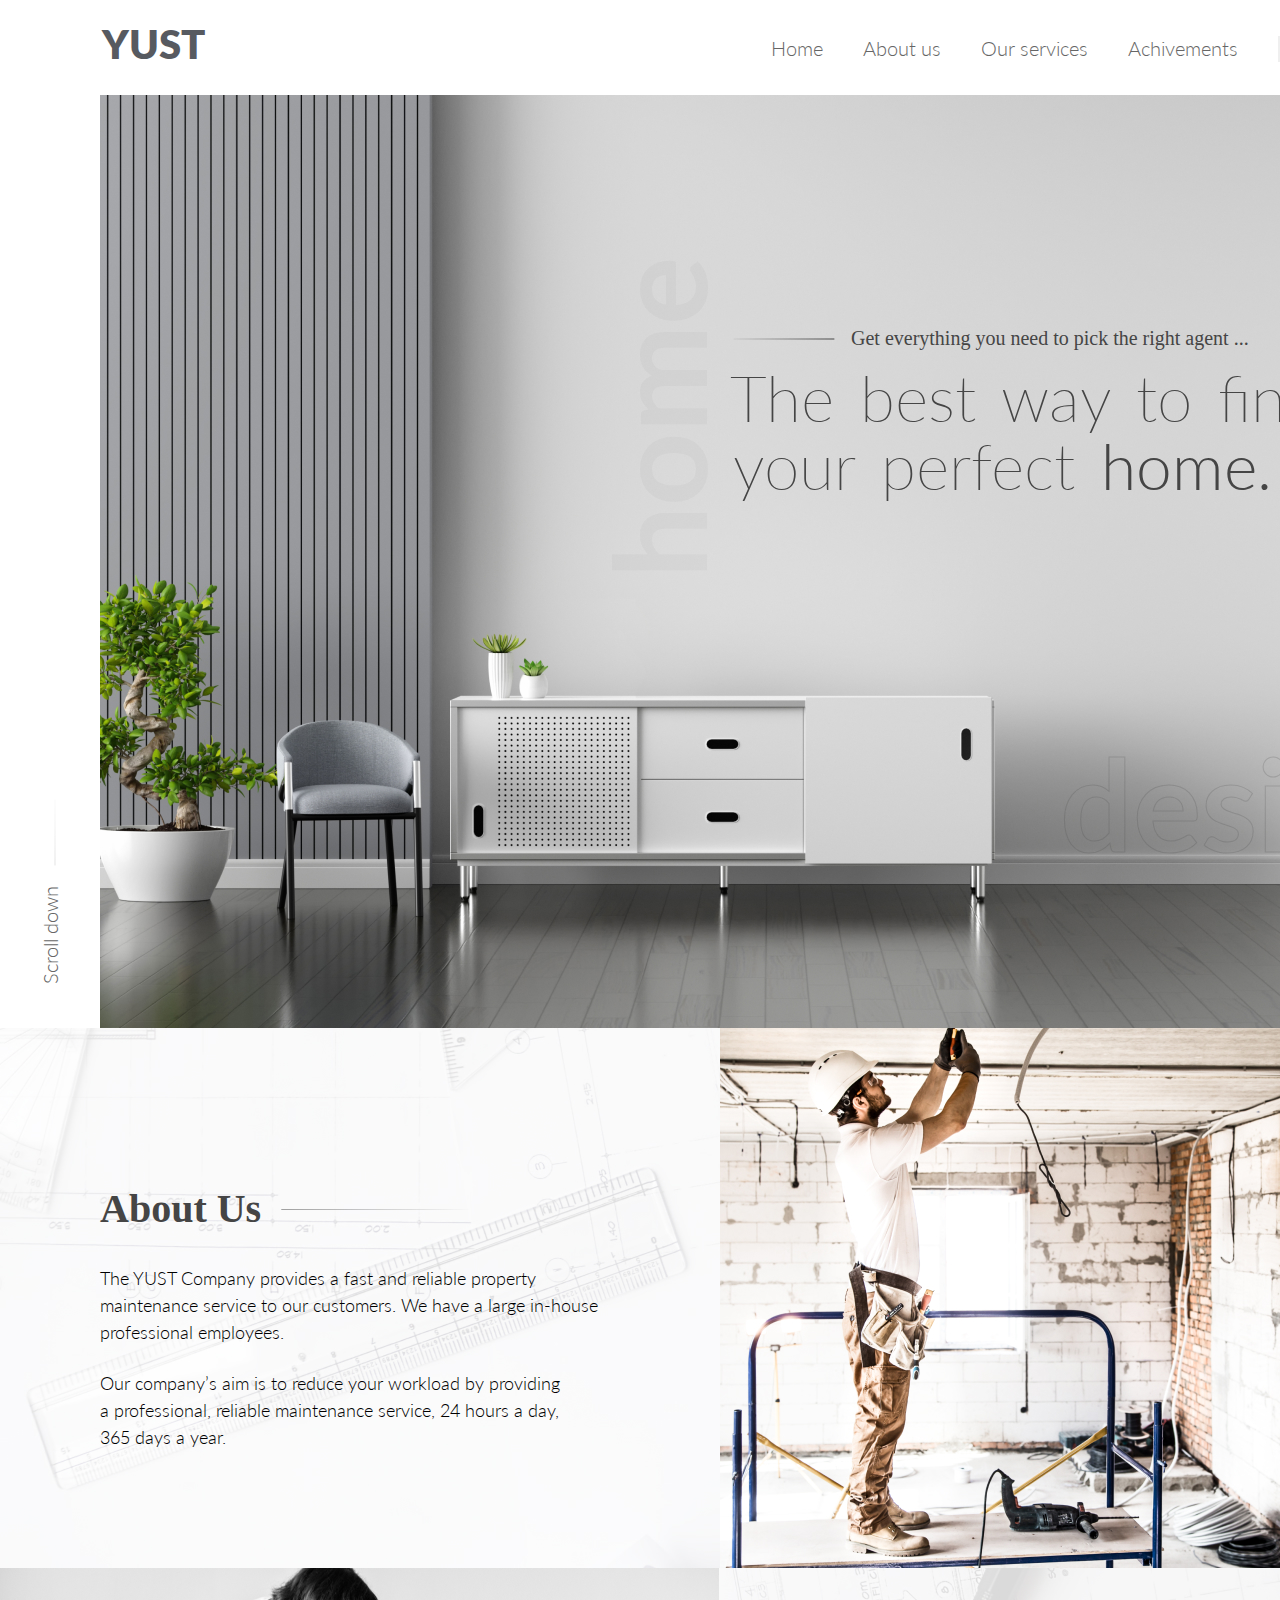
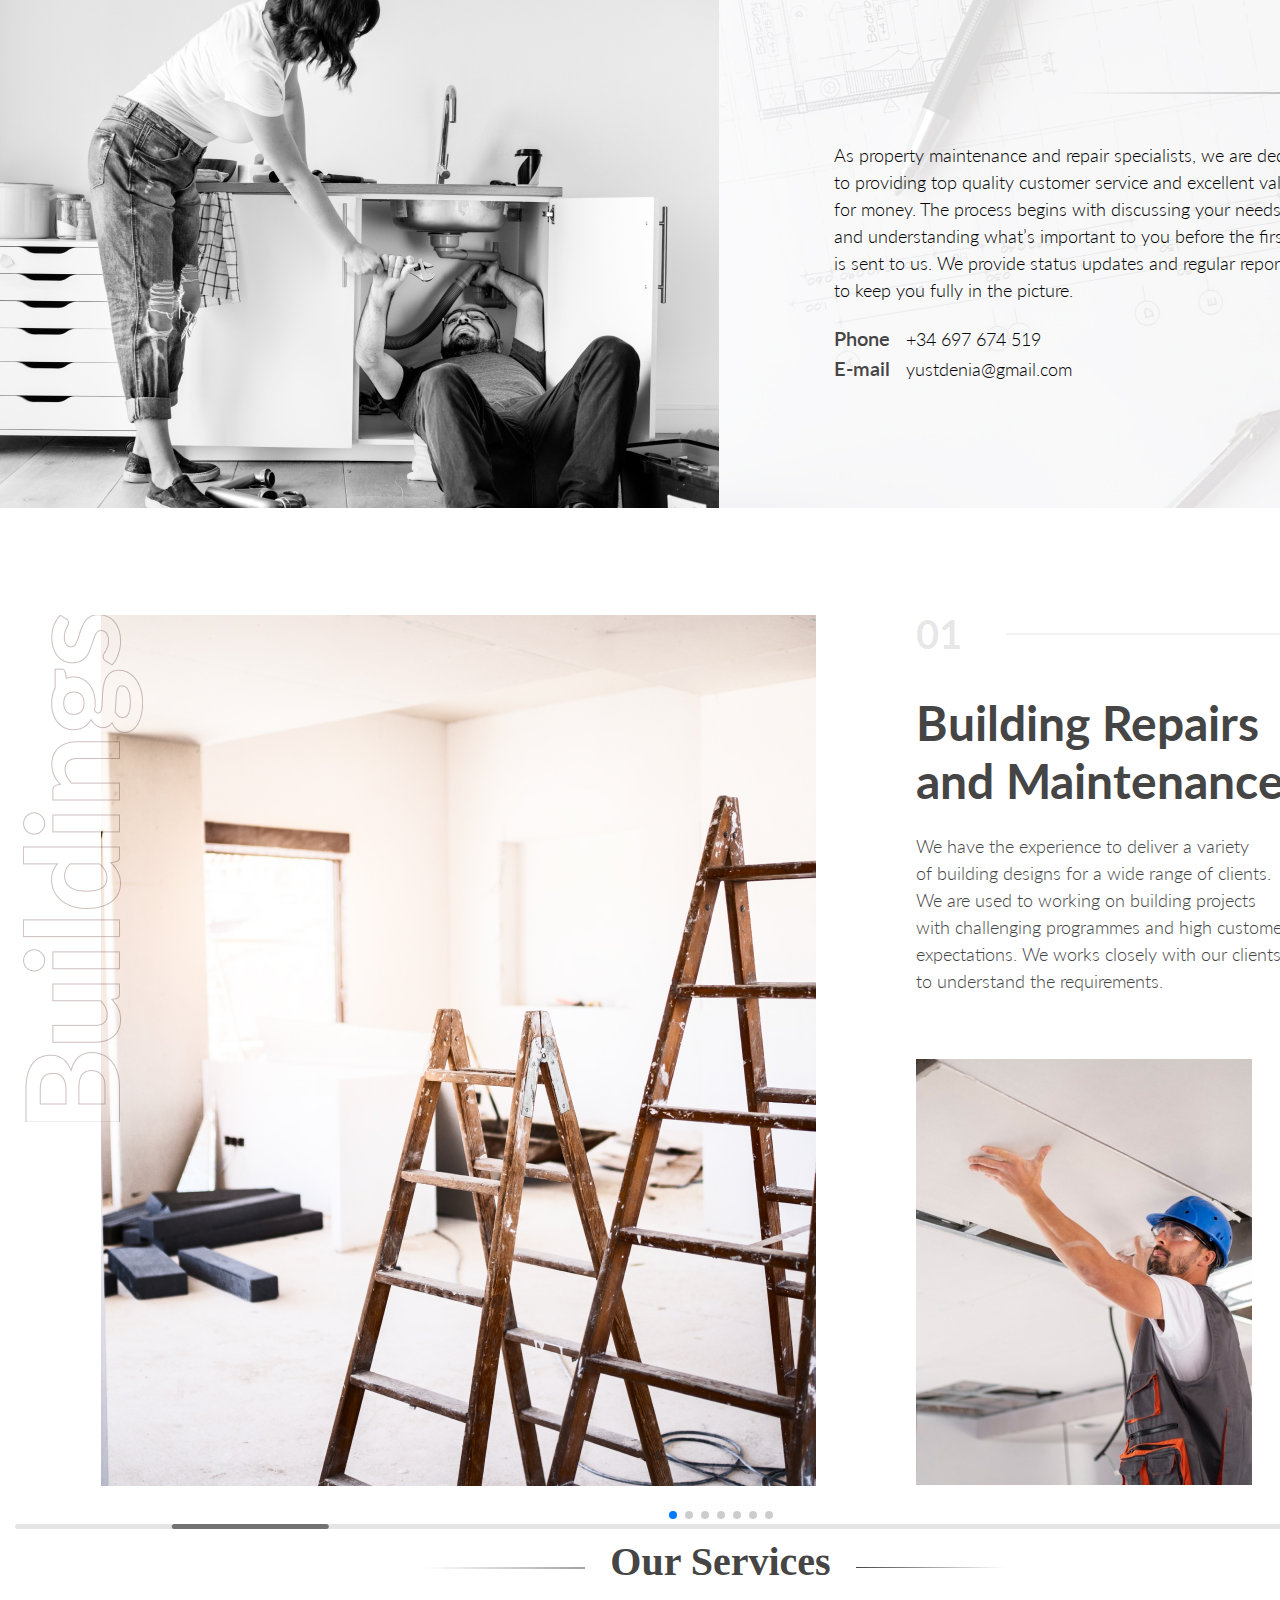
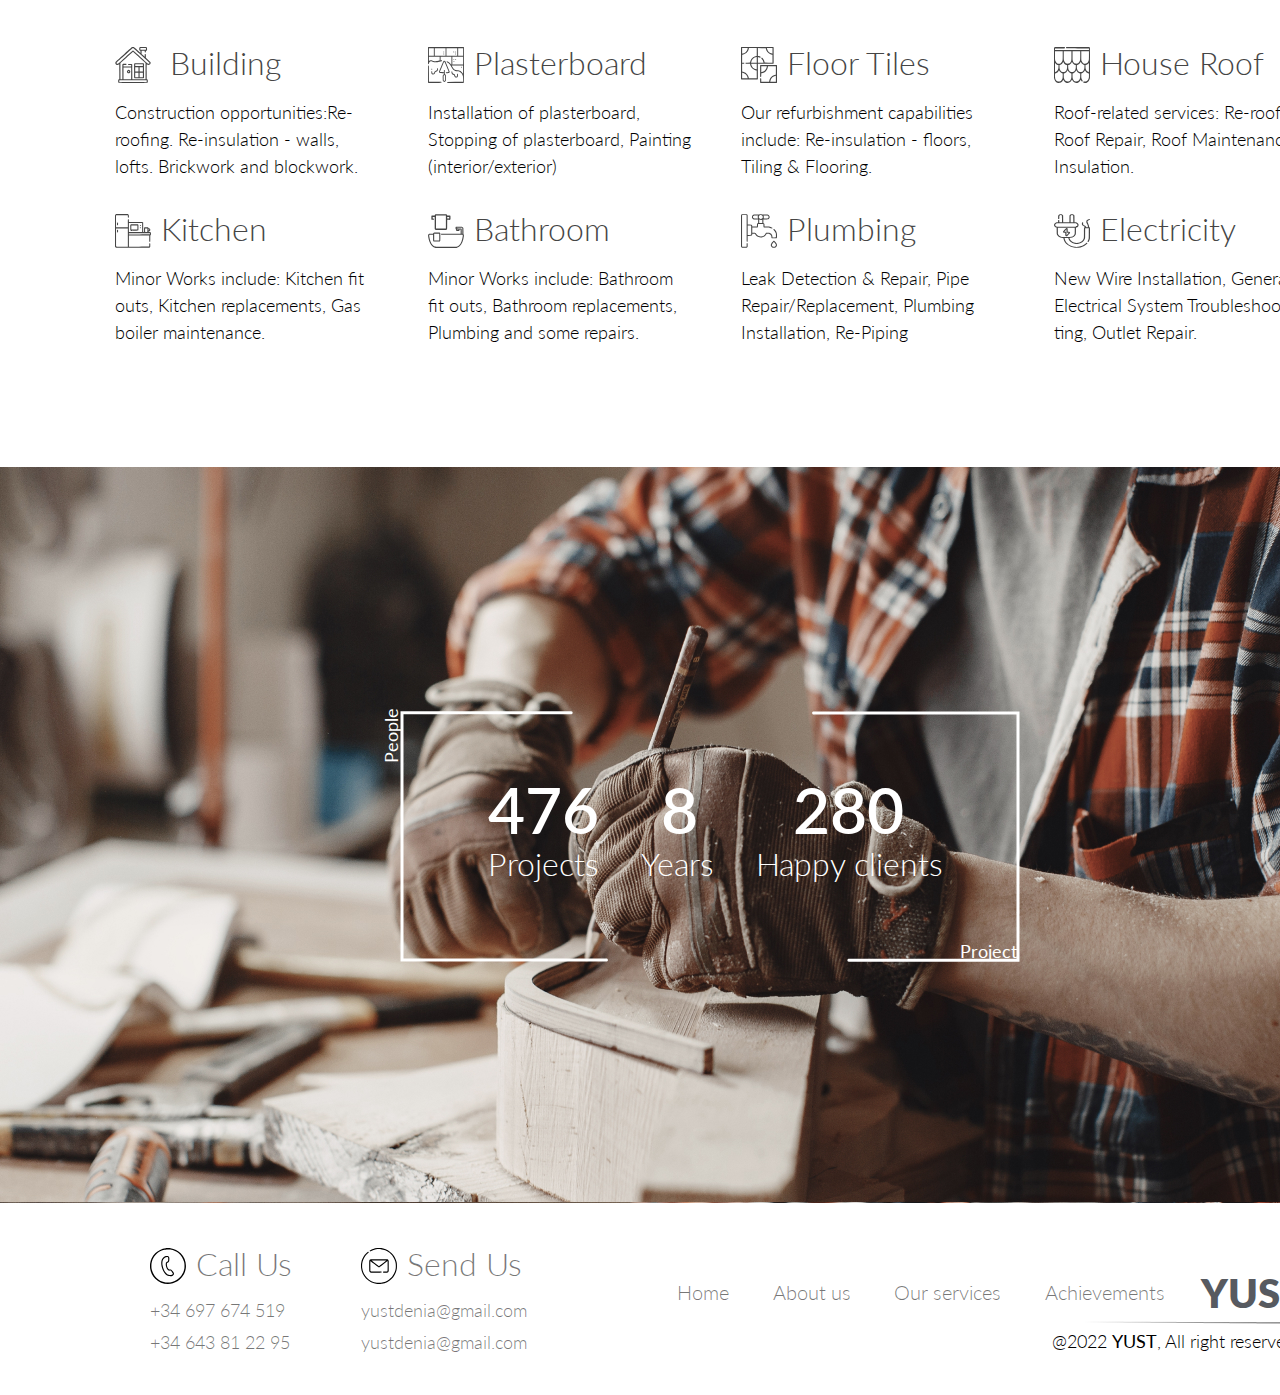
==== commit aaa42597: "icon_fix" ====
--- a/index.html
+++ b/index.html
@@ -812,25 +812,25 @@
   <div class="block5">
     <div class="block5row1">
       <div class="text_row1">
-        <h3 class="h3textrow1"><img class="row_icons" src="img/icon_row1.png" alt=""> Building</h3>
+        <h3 class="h3textrow1"><img class="row_icons" src="img/icon_row1.svg" alt=""> Building</h3>
         <p class="text_p1 text_hide_1920">Сonstruction opportunities:Re-roofing. Re-insulation - walls, lofts. Brickwork and blockwork.</p>
         <p class="text_p1_1920_row1">Re-roofing. Re-insulation - walls, lofts. Brickwork and blockwork.</p>
         <p class="text_p1media">Brickwork and block-work. Re-roofing. Re-insulation: walls, lofts. </p>
       </div>
       <div class="text_row2">
-        <h3 class="h3textrow1"><img class="row_icons" src="img/icon_row2.png" alt="">Plasterboard</h3>
+        <h3 class="h3textrow1"><img class="row_icons" src="img/icon_row2.svg" alt="">Plasterboard</h3>
         <p class="text_p1">Installation of plasterboard, Stopping of plasterboard, Painting (interior/exterior)</p>
         <p class="text_p1media">Installation of plaster-board, Stopping of plasterboard, </p>
       </div>
       <div class="text_row3">
-        <h3 class="h3textrow1"><img class="row_icons" src="img/icon_row3.png" alt="">Floor Tiles</h3>
+        <h3 class="h3textrow1"><img class="row_icons" src="img/icon_row3.svg" alt="">Floor Tiles</h3>
         <p class="text_p1">Our refurbishment capabilities include:
           Re-insulation - floors, Tiling & Flooring.</p>
         <p class="text_p1media">Our duties include:
           Tiling & Flooring, Re-insulation - floors,</p>
       </div>
       <div class="text_row4">
-        <h3 class="h3textrow1"><img class="row_icons" src="img/icon_row4.png" alt="">House Roof</h3>
+        <h3 class="h3textrow1"><img class="row_icons" src="img/icon_row4.svg" alt="">House Roof</h3>
         <p class="text_p1">Roof-related services: Re-roofing, Roof Repair, Roof Maintenance,
           Insulation.</p>
         <p class="text_p1media">Re-roofing, Roof Repair, Maintenance, Insulation, Gutters.</p>
@@ -838,22 +838,22 @@
     </div>
     <div class="block5row2">
       <div class="text_row5">
-        <h3 class="h3textrow1"><img class="row_icons" src="img/icon_row5.png" alt="">Kitchen</h3>
+        <h3 class="h3textrow1"><img class="row_icons" src="img/icon_row5.svg" alt="">Kitchen</h3>
         <p class="text_p1">Minor Works include: Kitchen fit outs, Kitchen replacements, Gas boiler maintenance.</p>
         <p class="text_p1media">Kitchen fit outs, Gas boiler maintenance Kitchen replacement.</p>
       </div>
       <div class="text_row6">
-        <h3 class="h3textrow1"><img class="row_icons" src="img/icon_row6.png" alt="">Bathroom</h3>
+        <h3 class="h3textrow1"><img class="row_icons" src="img/icon_row6.svg" alt="">Bathroom</h3>
         <p class="text_p1">Minor Works include: Bathroom fit outs, Bathroom replacements, Plumbing and some repairs.</p>
         <p class="text_p1media">Bathroom fit outs, Plumbing and some repairs, replacements,</p>
       </div>
       <div class="text_row7">
-        <h3 class="h3textrow1"><img class="row_icons" src="img/icon_row7.png" alt="">Plumbing</h3>
+        <h3 class="h3textrow1"><img class="row_icons" src="img/icon_row7.svg" alt="">Plumbing</h3>
         <p class="text_p1">Leak Detection & Repair, Pipe Repair/Replacement, Plumbing Installation, Re-Piping</p>
         <p class="text_p1media">Leak Detection & Repair, Re-Piping, Plumbing Installation,</p>
       </div>
       <div class="text_row8">
-        <h3 class="h3textrow1"><img class="row_icons" src="img/icon_row8.png" alt="">Electricity</h3>
+        <h3 class="h3textrow1"><img class="row_icons" src="img/icon_row8.svg" alt="">Electricity</h3>
         <p class="text_p1">New Wire Installation, General Electrical System Troubleshoo- ting, Outlet Repair.
         </p>
         <p class="text_p1media">Electrical Repair, Wire Installation, Outlet Repair/Replacement</p>
@@ -864,40 +864,40 @@
   <div class="infomenu480">
     <div class="block5row1">
       <div class="text_row1">
-        <h3 class="h3textrow1"><img class="row_icons" src="img/icon_row1.png" alt=""> Building</h3>
+        <h3 class="h3textrow1"><img class="row_icons" src="img/icon_row1.svg" alt=""> Building</h3>
         <p class="text_p1media480">Brickwork and block-work. Re-roofing. Re-insulation: walls, lofts. </p>
       </div>
       <div class="text_row2">
-        <h3 class="h3textrow1"><img class="row_icons" src="img/icon_row2.png" alt="">Plasterboard</h3>
+        <h3 class="h3textrow1"><img class="row_icons" src="img/icon_row2.svg" alt="">Plasterboard</h3>
         <p class="text_p1media480">Installation of plaster-board, Stopping of plasterboard, </p>
       </div>
       <div class="text_row3">
-        <h3 class="h3textrow1"><img class="row_icons" src="img/icon_row3.png" alt="">Floor Tiles</h3>
+        <h3 class="h3textrow1"><img class="row_icons" src="img/icon_row3.svg" alt="">Floor Tiles</h3>
         <p class="text_p1media480">Our duties include:
           Tiling & Flooring, Re-insulation - floors,</p>
       </div>
     </div>
     <div class="block5row2">
       <div class="text_row5480">
-        <h3 class="h3textrow1"><img class="row_icons" src="img/icon_row5.png" alt="">Kitchen</h3>
+        <h3 class="h3textrow1"><img class="row_icons" src="img/icon_row5.svg" alt="">Kitchen</h3>
         <p class="text_p1media480">Kitchen fit outs, Gas boiler maintenance Kitchen replacement.</p>
       </div>
       <div class="text_row4">
-        <h3 class="h3textrow1"><img class="row_icons" src="img/icon_row4.png" alt="">House Roof</h3>
+        <h3 class="h3textrow1"><img class="row_icons" src="img/icon_row4.svg" alt="">House Roof</h3>
         <p class="text_p1media480">Re-roofing, Roof Repair, Maintenance, Insulation, Gutters.</p>
       </div>
       <div class="text_row6">
-        <h3 class="h3textrow1"><img class="row_icons" src="img/icon_row8.png" alt="">Electricity</h3>
+        <h3 class="h3textrow1"><img class="row_icons" src="img/icon_row8.svg" alt="">Electricity</h3>
         <p class="text_p1media480">Electrical Repair, Wire Installation, Outlet Repair/Replacement</p>
       </div>
     </div>
     <div class="block5row3">
       <div class="text_row7">
-        <h3 class="h3textrow1"><img class="row_icons" src="img/icon_row7.png" alt="">Plumbing</h3>
+        <h3 class="h3textrow1"><img class="row_icons" src="img/icon_row7.svg" alt="">Plumbing</h3>
         <p class="text_p1media480">Leak Detection & Repair, Re-Piping, Plumbing Installation,</p>
       </div>
       <div class="text_row8">
-        <h3 class="h3textrow1"><img class="row_icons" src="img/icon_row6.png" alt="">Bathroom</h3>
+        <h3 class="h3textrow1"><img class="row_icons" src="img/icon_row6.svg" alt="">Bathroom</h3>
         <p class="text_p1media480">Bathroom fit outs, Plumbing and some repairs, replacements,</p>
       </div>
     </div>
@@ -944,11 +944,11 @@
   <footer class="block_footer" id="FooterNavLink">
     <div class="block5fot">
       <div class="text_rowf2  callus">
-        <h3 class="h3textrowf"><img class="row_icons_foot" src="img/icon_foot2.png" alt="">Call Us</h3>
+        <h3 class="h3textrowf"><img class="row_icons_foot" src="img/icon_foot2.svg" alt="">Call Us</h3>
         <p class="text_f1">+34 697 674 519 <br>+34 643 81 22 95 </p>
       </div>
       <div class="text_rowf3">
-        <h3 class="h3textrowf email"><img class="row_icons_foot" src="img/icon_foot3.png" alt="">Send Us </h3>
+        <h3 class="h3textrowf email"><img class="row_icons_foot" src="img/icon_foot3.svg" alt="">Send Us </h3>
         <p class="text_f1 email">yustdenia@gmail.com <br>yustdenia@gmail.com</p>
       </div>
       <div class="text_rowf3f">
@@ -968,9 +968,9 @@
     <!--Footer Media-->
     <div>
       <div class="icons_foot">
-        <img class="icons_foot_media" src="img/foot_phone_icon_media.png" alt="">
-        <img class="icons_foot_media" src="img/foot_telegram_icon_media.png" alt="">
-        <img class="icons_foot_media" src="img/foot_facebook_icon_media.png" alt="">
+        <img class="icons_foot_media" src="img/foot_phone_icon_media.svg" alt="">
+        <img class="icons_foot_media" src="img/foot_telegram_icon_media.svg" alt="">
+        <img class="icons_foot_media" src="img/foot_facebook_icon_media.svg" alt="">
       </div>
       <div class="icons_foot480">
         <img class="icons_foot_media480" src="img/icon1480.png" alt="">
--- a/css/style.css
+++ b/css/style.css
@@ -44,7 +44,7 @@
 
 .block1{display: flex;max-width: 1441px;margin: 0px auto;}
 .logo{font-size: 40px;font-family: "Lato";font-weight: 800;color: rgba(87, 90, 96, 1);margin: 24px 0 19px 102px;}
-.nav_header{display: flex;margin-left: 526px;}
+.nav_header{display: flex;margin-left: 526px;font-weight: 300;}
 .nav_inner{font-size: 20px;font-family: "Lato";margin: 38px 0 33px 40px;color: rgba(69, 69, 69, 1)}
 .language_choice{font-size: 20px;font-family: "Lato";font-weight: 300;color: rgba(69, 69, 69, 1);margin: 36px 0 33px 40px;}
 /*Page 1*/
@@ -74,7 +74,7 @@
    margin: 36px 0 0 100px;line-height: 27px;color: rgba(0, 0, 0, 1);}
 .pg2text3{font-family: 'Lato';font-size: 18px;font-weight: 300;margin-top: 24px;width: 460px;
    margin: 24px 0 0 100px;line-height: 27px;color: rgba(0, 0, 0, 1);}
-.line1pg2{margin: 20px 0 0 10px;}
+.line1pg2{margin: 20px 0 0 10px;width: 190px;}
 .pg2block2{background-image: url(../img/Page2img.jpg);width: 720px;height: 540px;margin-left: 115px;}
 /*Page 3*/
 .block4{display: flex;max-width: 1441px;margin: 0px auto;height: 540px;background-image: url(../img/page3bg.jpg);}
@@ -96,6 +96,7 @@
    font-family: 'Lato';
    font-size: 18px;
    font-weight: 300;
+
 }
 /* slider-swiper 1440*/
 .swiper1440 {
@@ -110,7 +111,7 @@
    justify-content: space-between;
    margin: 0 auto;
    max-width: 1441px;
-
+   padding-top: 30px;
    background-color: #FFFFFF;
 
 }
@@ -242,7 +243,7 @@
 .stat_text{display: flex;position: relative;left: 160px;bottom: 190px;}
 .numbers{font-size: 64px;font-family: 'Lato';font-weight: 600;line-height: 76px;color: rgba(255, 255, 255, 1);}
 .txt_und_numb{font-size: 32px;font-family: 'Lato';font-weight: 300;color: rgba(255, 255, 255, 1);}
-.numb2{margin-left: 79px;} .numb3{margin-left: 60px;}
+.numb2{margin-left: 79px;} .numb3{margin-left: 62px;}
 .txt_numb{margin-left: 42px;}
 .pg5ln11920{display: none;}
 .pg5ln21920{display: none;}
@@ -252,21 +253,21 @@
 .block_footer{display: flex;margin: 0px auto;padding-bottom: 35px;}
 
 .block5fot{display: flex;margin-left: 50px;margin-top: 80px;}
-.text_fot_line{font-family: 'Lato';font-size: 18px;font-weight: 300;margin-left: 387px;width: 247px;}
+.text_fot_line{font-family: 'Lato';font-size: 18px;font-weight: 300;margin-left: 407px;width: 247px;margin-top: 5px;}
 .text_f1{font-family: 'Lato';font-size: 18px;font-weight: 300;margin-top: 10px;line-height: 32px;color: rgba(0, 0, 0, 0.53);}
 
 .callus{width: 161px;position: relative; left: 100px;}
 .email{width: 184px;position: relative; left: 50px;}
 .fot_line{
-   margin-top: 0px;
-   margin-left: 418px;
-}
-.logo2{font-size: 40px;font-family: "Lato";font-weight: 800;color: rgba(87, 90, 96, 1);}
-.foot_inner{position: relative;bottom: 8px;right: 8px;   color: rgba(0, 0, 0, 0.53);}
-.h3textrowf{font-family: 'Lato';font-size: 32px;font-weight: 300;color: rgba(0, 0, 0, 0.53);margin-top: -30px;}
+   margin-top: 8px;
+   margin-left: 438px;
+}
+.logo2{font-size: 40px;font-family: "Lato";font-weight: 800;color: rgba(87, 90, 96, 1);padding-left: 25px;}
+.foot_inner{position: relative;bottom: 8px;right: 8px;font-weight: 300;   color: rgba(0, 0, 0, 0.53);}
+.h3textrowf{font-family: 'Lato';font-size: 32px;font-weight: 300;color: rgba(0, 0, 0, 0.53);margin-top: -35px;}
 .text_rowf2{margin-left: 0px;} 
 .text_rowf3{margin-left: 100px;}
-.text_rowf3f{margin-left: 100px;position: relative;left: 70px;}
+.text_rowf3f{margin-left: 80px;position: relative;left: 70px;top: -10px;}
 .row_icons_foot{
    width: 36px;
    height: 36px;
@@ -326,7 +327,7 @@
    .itcss360{display: none;}
    /*info_menu480*/
    .block5{display: none;}
-   .h2block1{display: block;width: 480px; font-size: 20px;margin-top: 48px;padding-top: 30px; padding-bottom: 4px;}
+   .h2block1{display: block;width: 480px; font-size: 20px;margin-top: 38px;padding-top: 30px; padding-bottom: 4px;margin-bottom: 20px;}
    .h2lines{width: 70px;margin: 10px 8px 0 8px;}
       .h3textrow1{font-size: 18px;width: 132px;}
       .infomenu480{display: flex;width: 480px;align-items: center;}
@@ -348,8 +349,8 @@
       .pg5ln11920{display: none;}
       .pg5ln21920{display: none;}
       .block6mobile{display: block;margin: 0px auto; text-align: center; width: 480px;height: 360px;background-image: url(../img/undfoot480img.png);margin-top: 60px;}
-      .numbers_mob{font-size: 36px;font-family: 'Lato';font-weight: 600;color: rgba(255, 255, 255, 1);padding-top: 150px;word-spacing: 55px;}
-      .words_mob{font-size: 16px;font-family: 'Lato';font-weight: 400;color: rgba(255, 255, 255, 1);padding-top: 4px;word-spacing: 65px;margin-left: -5px;}
+      .numbers_mob{font-size: 36px;font-family: 'Lato';font-weight: 600;color: rgba(255, 255, 255, 1);padding-top: 150px;word-spacing: 65px;}
+      .words_mob{font-size: 16px;font-family: 'Lato';font-weight: 400;color: rgba(255, 255, 255, 1);padding-top: 4px;word-spacing: 65px;margin-left: -3px;}
       /*Burger480*/
       #menu__toggle {opacity: 0;}
         #menu__toggle:checked ~ .menu__btn > span {transform: rotate(45deg);}
@@ -443,7 +444,7 @@
       .pg5ln11920{display: none;}
       .pg5ln21920{display: none;}
       .block6mobile{display: block;margin: 0px auto; text-align: center; width: 320px;height: 240px;background-image: url(../img/block6img.png);margin-top: 60px;}
-      .numbers_mob{font-size: 32px;font-family: 'Lato';font-weight: 600;color: rgba(255, 255, 255, 1);padding-top: 82px;word-spacing: 33px;}
+      .numbers_mob{font-size: 32px;font-family: 'Lato';font-weight: 600;color: rgba(255, 255, 255, 1);padding-top: 82px;word-spacing: 33px;margin-left: 3px;}
       .words_mob{font-size: 16px;font-family: 'Lato';font-weight: 300;color: rgba(255, 255, 255, 1);padding-top: 4px;word-spacing: 27px;}
       /*Burger*/
       #menu__toggle {opacity: 0;}
@@ -492,7 +493,7 @@
          justify-content: space-between;
          margin: 0 auto;
          max-width: 1920px;
-      
+         padding-top: 100px;
          background-color: #FFFFFF;
       }
       
@@ -584,11 +585,12 @@
        margin: 36px 0 0 18.4%;line-height: 27px;color: rgba(0, 0, 0, 1);word-spacing: 7px;}
       .pg2text3{font-family: 'Lato';font-size: 20px;font-weight: 300;margin-top: 24px;width: 505px;
        margin: 24px 0 0 18.4%;line-height: 27px;color: rgba(0, 0, 0, 1);word-spacing: 7px;}
-      .line1pg2{margin: 35px 0 0 10px;}
+      .line1pg2{margin: 35px 0 0 10px;width: 146px;}
       .page2txt2media320{display: none;}
       .pg2block2{background-image: url(../img/page2img2_1920px.jpg);width: 58%;max-height: 681px;height: 100%;}
       /*Page3 1920px*/
-      .block4{display: flex;max-width: 1920px;float: right; width: 100%; margin: 0px auto;max-height: 680px;height: 100%; background-image: url(../img/page3img2_1920px.png);}
+      .block4{display: flex;max-width: 1920px;float: right; width: 100%; margin: 0px auto;max-height: 680px;height: 100%; 
+         background-image: url(../img/page3img2_1920px.png);}
       .pg3block1{background-image: url(../img/page3img1_1920px.png);width: 50%;height: 680px;position: relative;}
       .pg3block2{width: 50%;margin-top: 40px;}
       .pg3text1{margin: 108px 0 0 92%;font-size: 20px;font-family: 'Lato';font-weight: 300;color: rgba(69, 69, 69, 1);}
@@ -648,8 +650,8 @@
       .email{width: 223px;margin-left: 0px;}
       .fot_line{margin-top: 0px;margin-left: 69%;}
       .logo2{font-size: 48px;font-family: "Lato";font-weight: 800;color: rgba(87, 90, 96, 1);position: relative;top: -15px;}
-      .foot_inner{position: relative;bottom: 8px;right: 8px;top: -15px;   color: rgba(0, 0, 0, 0.53);}
-      .h3textrowf{font-family: 'Lato';font-size: 44px;font-weight: 400;color: rgba(0, 0, 0, 0.53);margin-top: -30px;}
+      .foot_inner{position: relative;bottom: 14px;right: 40px;top: -15px;   color: rgba(0, 0, 0, 0.53);}
+      .h3textrowf{font-family: 'Lato';font-size: 44px;font-weight: 300;color: rgba(0, 0, 0, 0.53);margin-top: -30px;}
       .text_rowf2{margin-left: 0px;} 
       .text_rowf3{margin-left: 99px;}
       .text_rowf3f{margin-left: 19%;position: relative;left: 4%;}
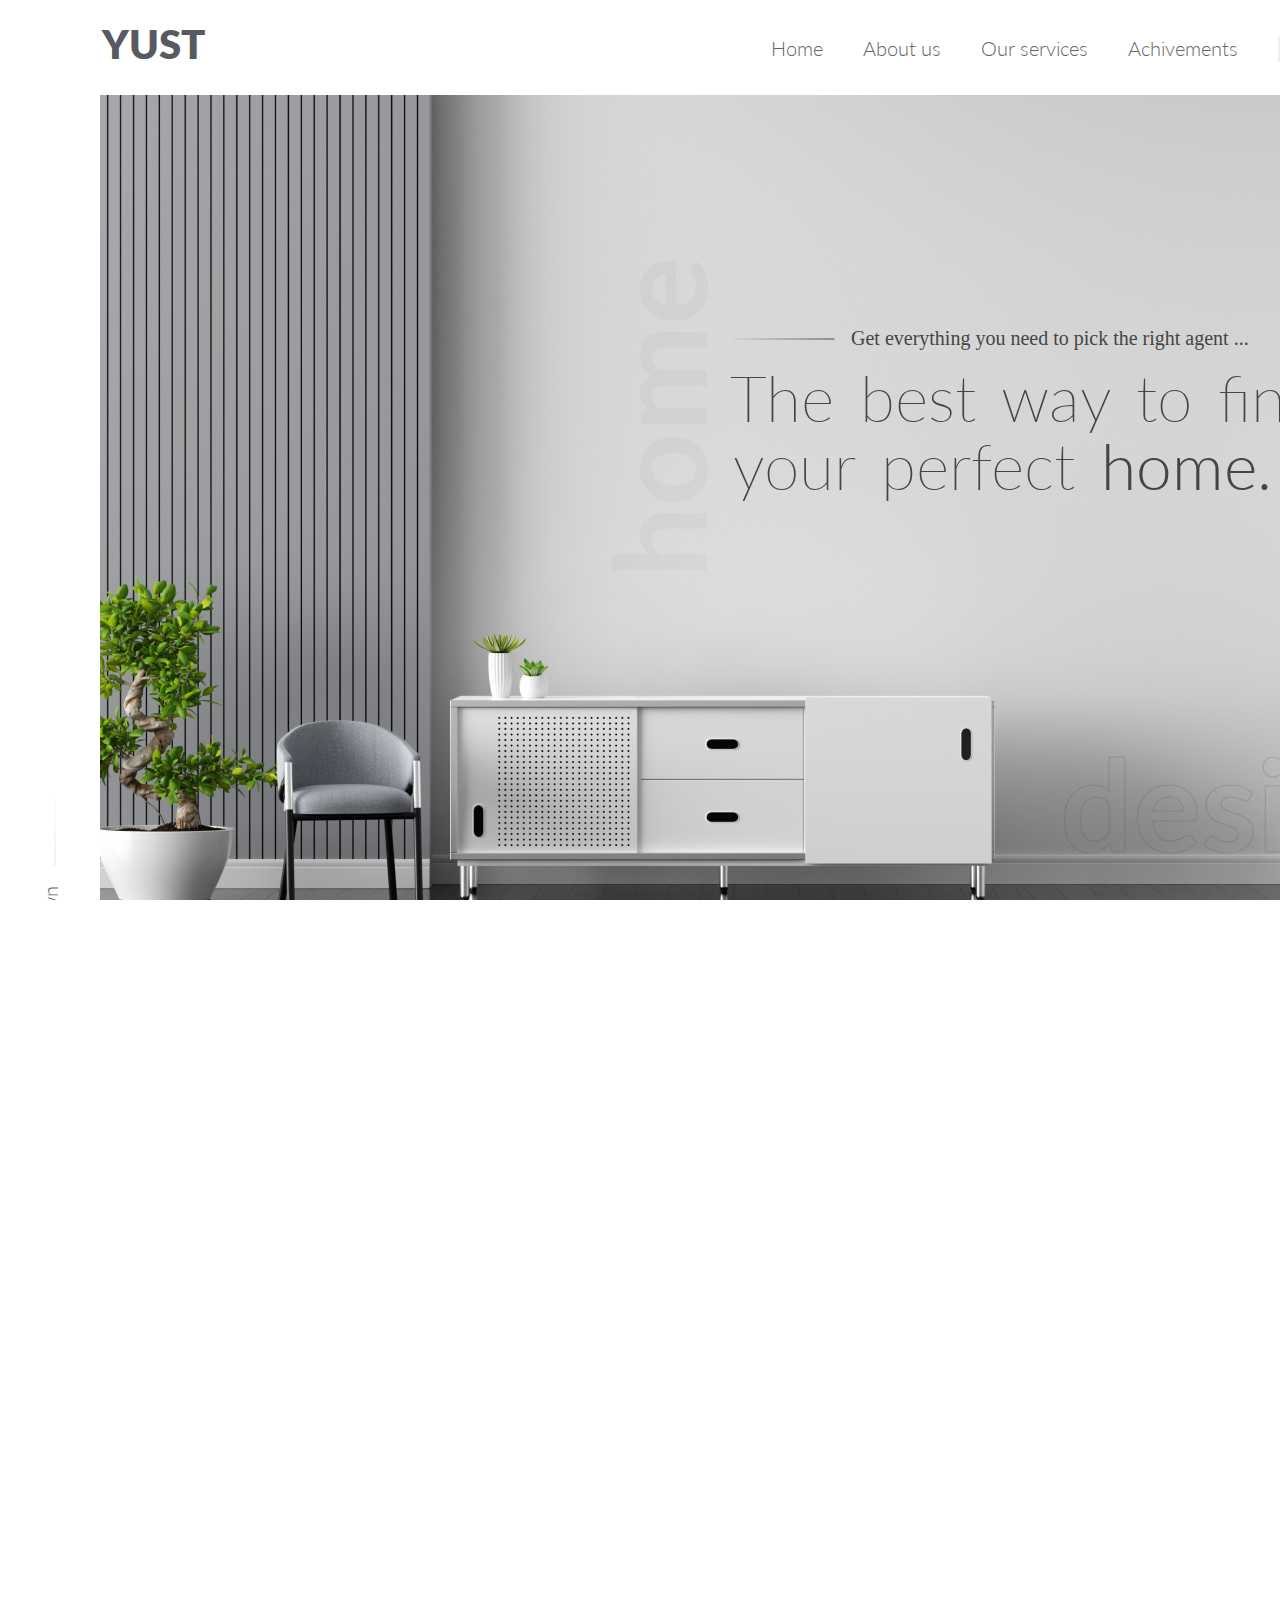
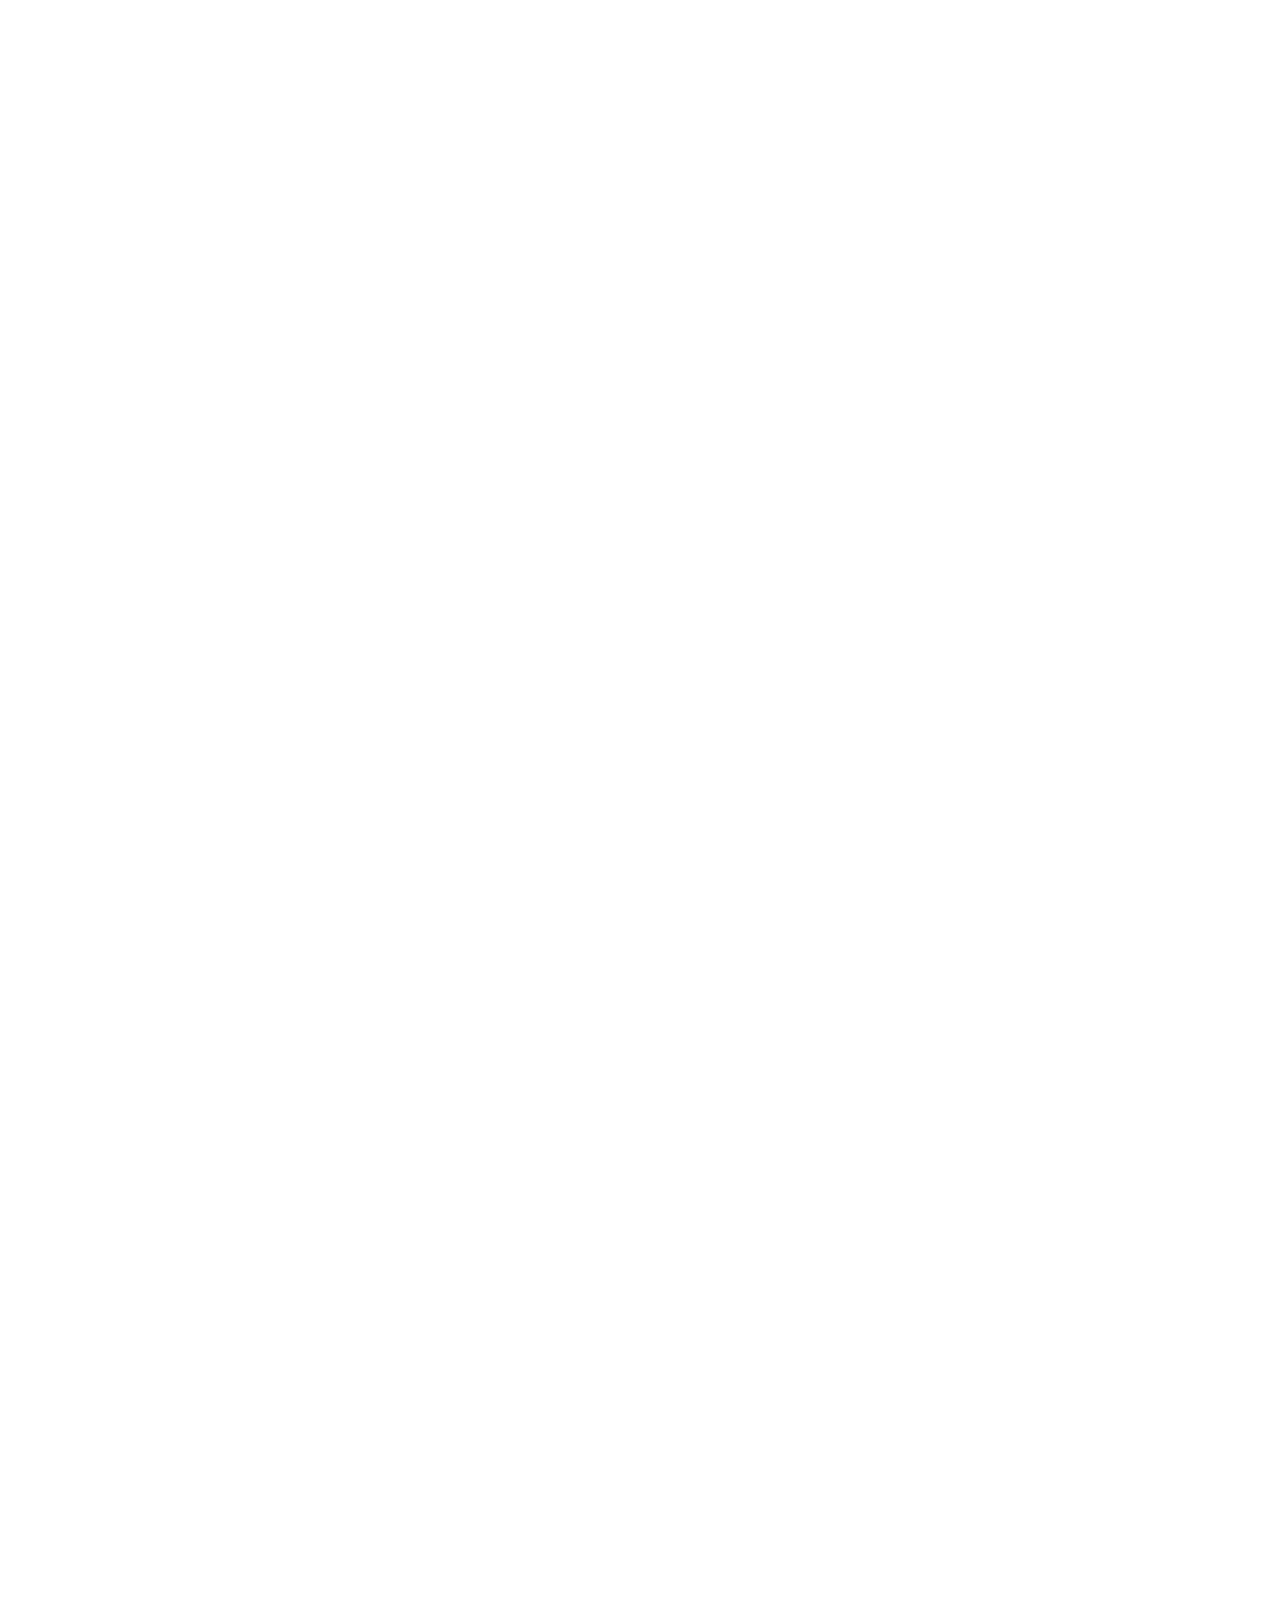
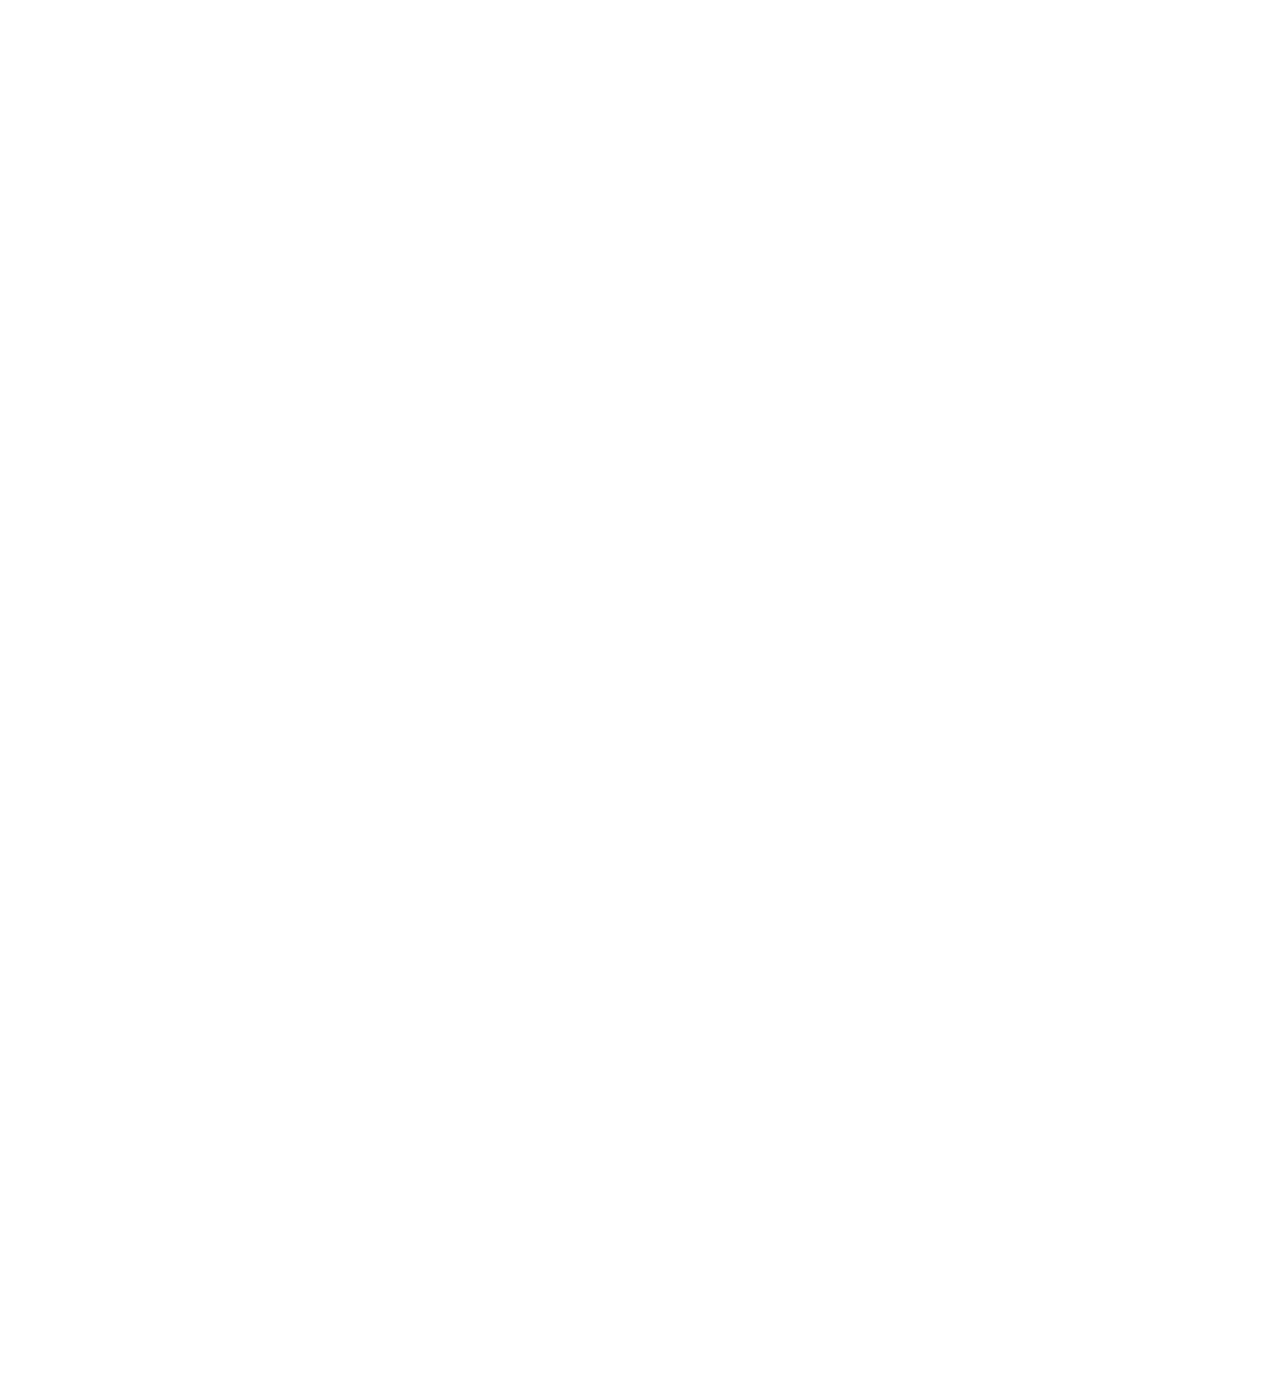
==== commit b6a5a3f3: "mobile_smooth_links" ====
--- a/index.html
+++ b/index.html
@@ -43,10 +43,10 @@
         <span></span>
       </label>
       <ul class="menu__box">
-        <li><a class="menu__item" href="#">Menu</a></li>
-        <li><a class="menu__item" href="#">About us</a></li>
-        <li><a class="menu__item" href="#">Our services</a></li>
-        <li><a class="menu__item" href="#">Achivements</a></li>
+        <li><a class="menu__item" href="#HomeNavLink">Menu</a></li>
+        <li><a class="menu__item" href="#AboutUsNavLink">About us</a></li>
+        <li><a class="menu__item" href="#OurServicesNavLink">Our services</a></li>
+        <li><a class="menu__item" href="#AchivementsNavLink">Achivements</a></li>
           <li><a class="menu__item" href="yust_ua/index.html"><img src="img/Ukraine-Flag.png" alt=""></a></li>
           <li><a class="menu__item" href="yust_pl/index.html"><img src="img/Poland.png" alt=""></a></li>
           <li><a class="menu__item" href="yust_es/index.html"><img src="img/Spain.png" alt=""></a></li>
@@ -54,7 +54,7 @@
     </div>
   </header>
   <!--Page 1-->
-  <div class="block2">
+  <div class="block2" id="HomeNavLink">
     <ul class="vert_lft_txt">
       <li class="list_scrl"><a href="#FooterNavLink" class="bluelink">Scroll down</a><img class="scrl_down_line" src="yust_ua/img/srl_down_line.png" alt=""></li>
       <li class="list_face"><a href="#" class="bluelink">Facebook</a></li>
@@ -978,10 +978,10 @@
         <img class="icons_foot_media480" src="img/icon3480.png" alt="">
       </div>
       <ul class="foot_list_media">
-        <li class="foot_list_media"><a href="#" class="bluelink">Home</a></li>
-        <li class="foot_list_media"><a href="#" class="bluelink">About</a></li>
-        <li class="foot_list_media"><a href="#" class="bluelink">Services</a></li>
-        <li class="foot_list_media"><a href="#" class="bluelink">Achivements</a></li>
+        <li class="foot_list_media"><a href="#HomeNavLink" class="bluelink">Home</a></li>
+        <li class="foot_list_media"><a href="#AboutUsNavLink" class="bluelink">About</a></li>
+        <li class="foot_list_media"><a href="#OurServicesNavLink" class="bluelink">Services</a></li>
+        <li class="foot_list_media"><a href="#AchivementsNavLink" class="bluelink">Achivements</a></li>
       </ul>
       <div class="foot_end_media">
         <img src="img/foot_bottom_media.png" alt="">
--- a/css/style.css
+++ b/css/style.css
@@ -21,6 +21,8 @@
    -ms-text-size-adjust: 100%;
    -moz-text-size-adjust: 100%;
    -webkit-text-size-adjust: 100%;
+   overflow-y: scroll;
+   scroll-behavior: smooth;
 }
 input,button,textarea{font-family: inherit;}
 input::-ms-clear{display: none;}
@@ -363,7 +365,7 @@
        .menu__btn > span::after {display: block;position: absolute;width: 100%;height: 2px;background-color: #616161;transition-duration: .25s;}
        .menu__btn > span::before {content: '';top: -8px;}
        .menu__btn > span::after {content: '';top: 8px;}
-       .menu__box {display: block;position: fixed;visibility: hidden;top: 0;left: -100%;width: 100%;height: 450px;margin: 0;padding: 80px 0;list-style: none;background-color: #ECEFF1;
+       .menu__box {display: block;position: relative; visibility: hidden;top: 0;left: -100%;width: 200px;border-radius: 50px; height: 400px;margin: 0;padding: 30px 0;list-style: none;background-color: #ECEFF1;
          box-shadow: 1px 0px 6px rgba(0, 0, 0, .2);transition-duration: .25s;}
        .menu__item {display: block;padding: 12px 24px;color: #333;font-family: 'Roboto', sans-serif;font-size: 20px;font-weight: 600;text-decoration: none;transition-duration: .25s;}
        .menu__item:hover {background-color: #bac2c6;}
@@ -458,7 +460,7 @@
        .menu__btn > span::after {display: block;position: absolute;width: 100%;height: 2px;background-color: #616161;transition-duration: .25s;}
        .menu__btn > span::before {content: '';top: -8px;}
        .menu__btn > span::after {content: '';top: 8px;}
-       .menu__box {display: block;position: fixed;visibility: hidden;top: 0;left: -100%;width: 100%;height: 350px;margin: 0;padding: 80px 0;list-style: none;background-color: #ECEFF1;
+       .menu__box {display: block;position: relative;visibility: hidden;top: 0;left: 100%;width: 210px;height: 350px;margin: 0;padding: 80px 0;list-style: none;background-color: #ECEFF1;
          box-shadow: 1px 0px 6px rgba(0, 0, 0, .2);transition-duration: .25s;}
        .menu__item {display: block;padding: 5px 24px;color: #333;font-family: 'Roboto', sans-serif;font-size: 20px;font-weight: 600;text-decoration: none;transition-duration: .25s;}
        .menu__item:hover {background-color: #bac2c6;}
@@ -552,6 +554,7 @@
         }
       
       .swiper1440 {display: none}
+
 
       .block1{display: flex;max-width: 1920px;margin: 0px auto;}
       .logo{font-size: 40px;font-family: "Lato";font-weight: 800;color: rgba(87, 90, 96, 1);margin: 42px 0 26px 5%;}
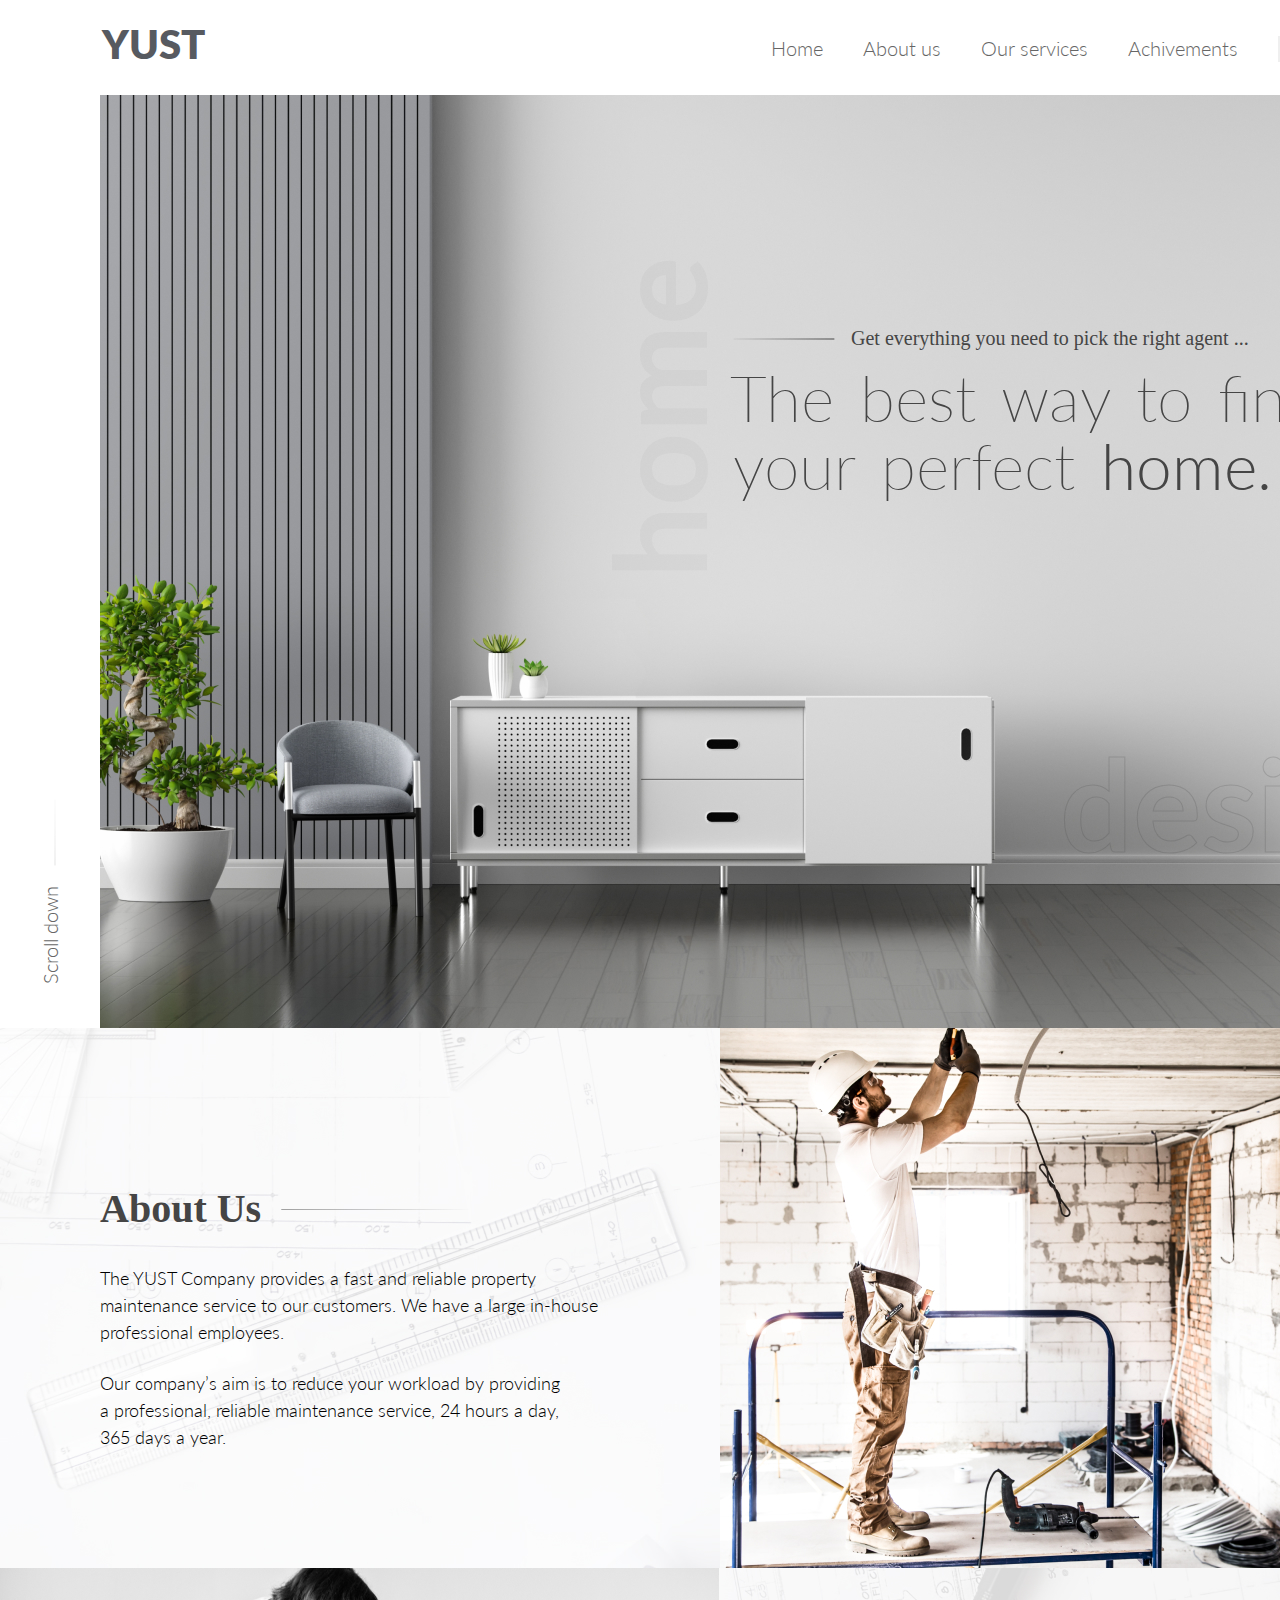
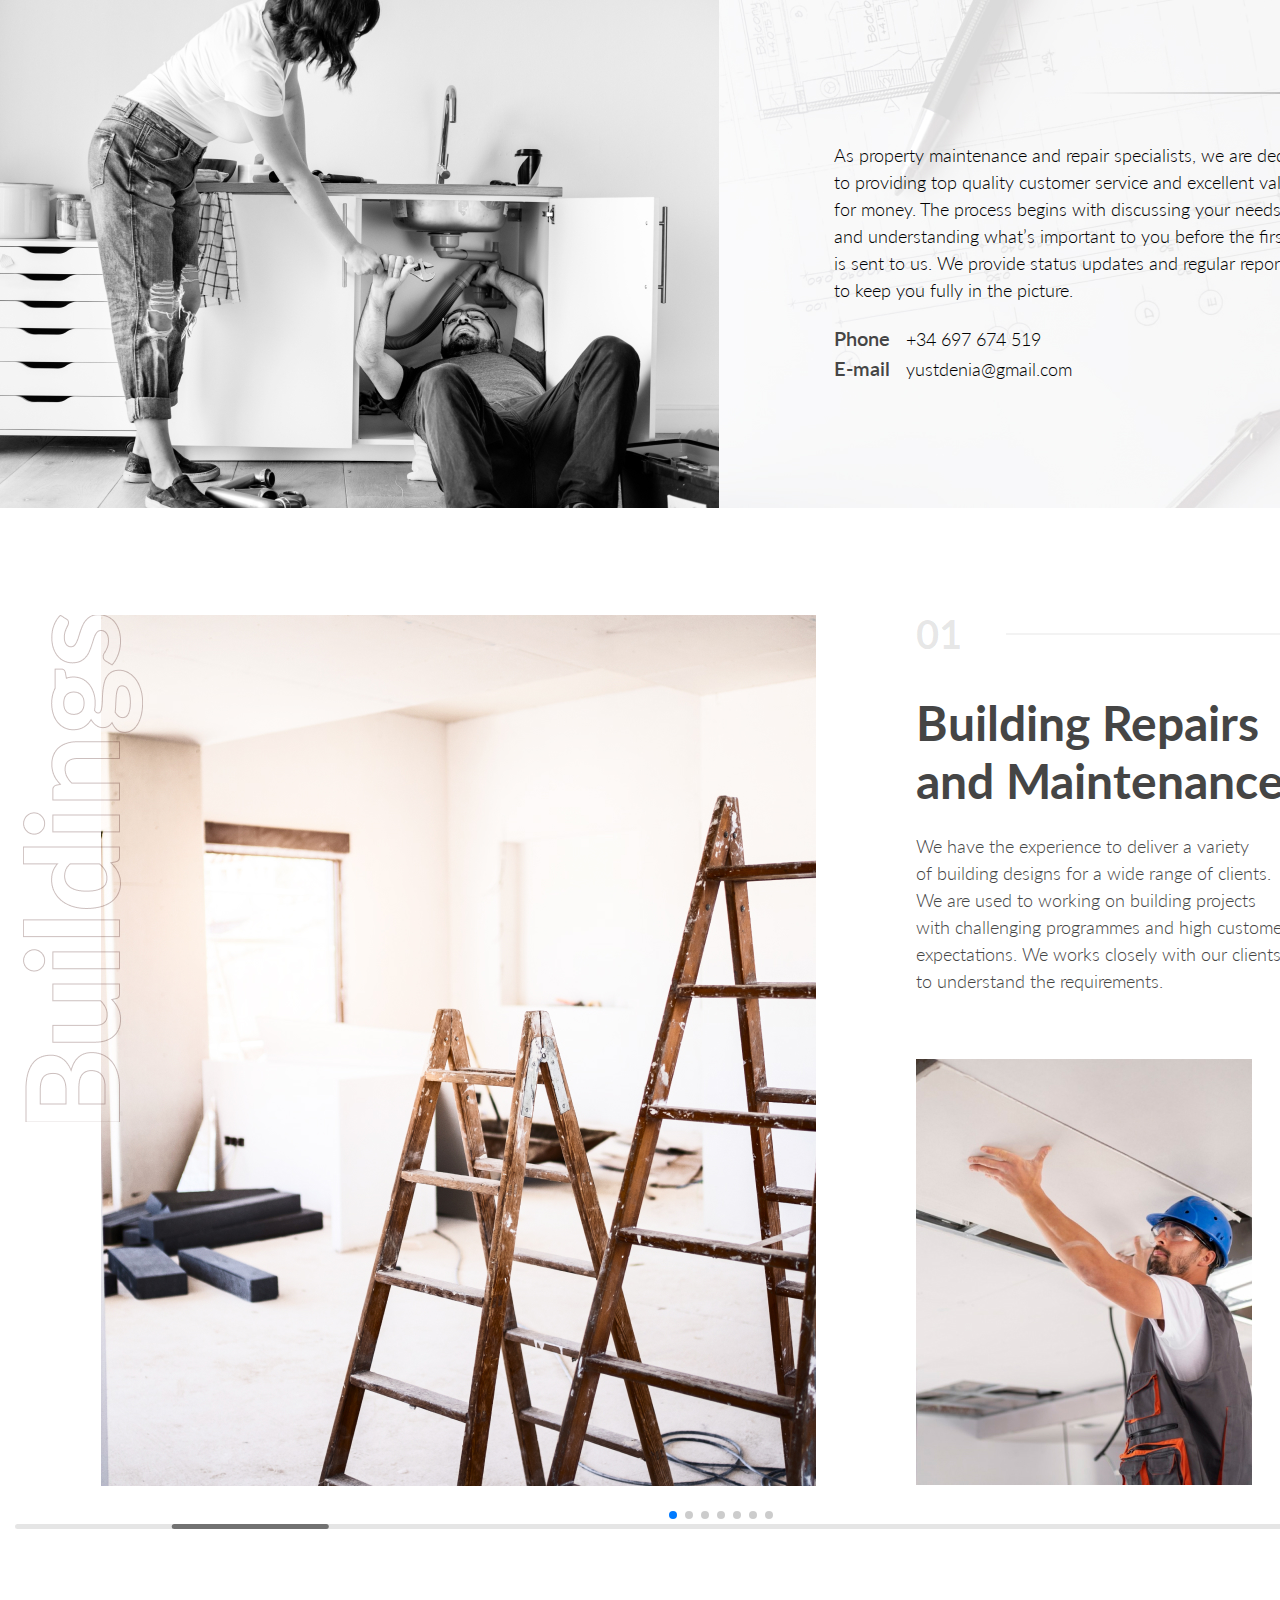
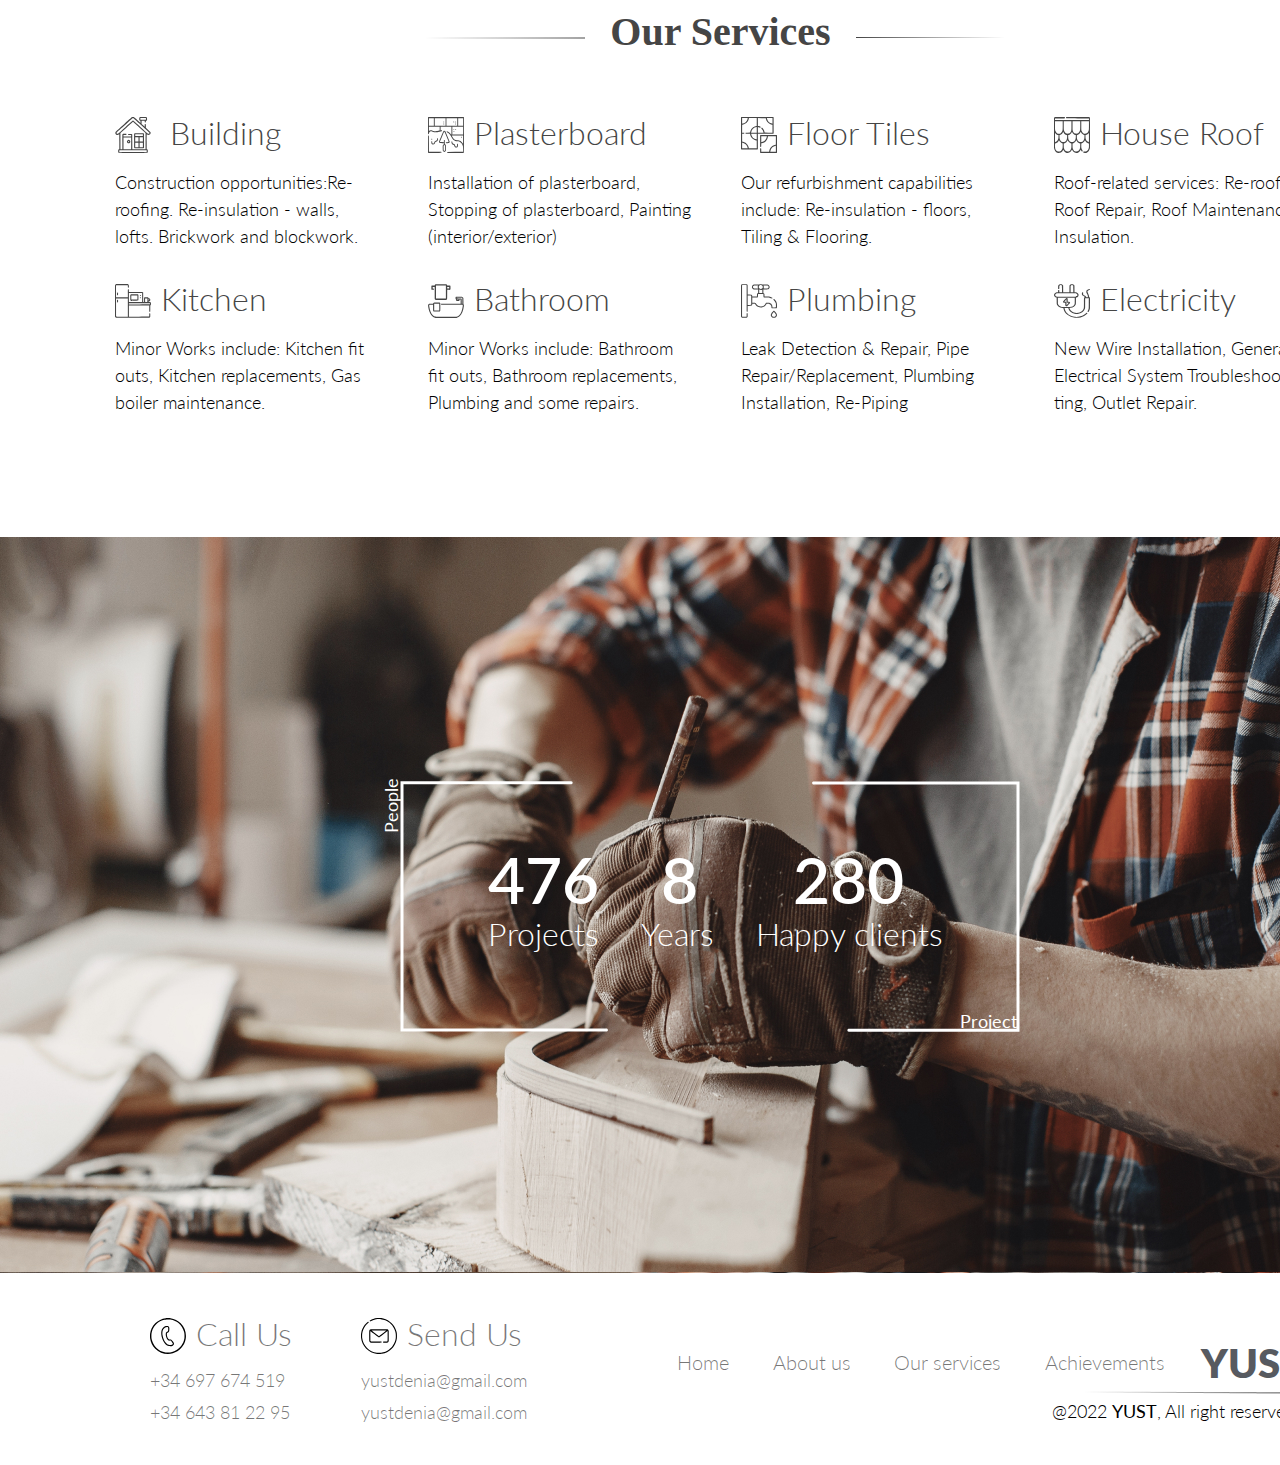
==== commit 3cff8a16: "KONEC" ====
--- a/index.html
+++ b/index.html
@@ -47,9 +47,6 @@
         <li><a class="menu__item" href="#AboutUsNavLink">About us</a></li>
         <li><a class="menu__item" href="#OurServicesNavLink">Our services</a></li>
         <li><a class="menu__item" href="#AchivementsNavLink">Achivements</a></li>
-          <li><a class="menu__item" href="yust_ua/index.html"><img src="img/Ukraine-Flag.png" alt=""></a></li>
-          <li><a class="menu__item" href="yust_pl/index.html"><img src="img/Poland.png" alt=""></a></li>
-          <li><a class="menu__item" href="yust_es/index.html"><img src="img/Spain.png" alt=""></a></li>
       </ul>
     </div>
   </header>
@@ -934,7 +931,7 @@
   <!--Page 5 Mobile-->
   <div class="block6mobile">
     <div class="numbers_mob">
-      476 8 280
+      476 <span class="f_eight">8</span>  280
     </div>
     <div class="words_mob">
       Projects Years Clients
--- a/css/style.css
+++ b/css/style.css
@@ -21,8 +21,6 @@
    -ms-text-size-adjust: 100%;
    -moz-text-size-adjust: 100%;
    -webkit-text-size-adjust: 100%;
-   overflow-y: scroll;
-   scroll-behavior: smooth;
 }
 input,button,textarea{font-family: inherit;}
 input::-ms-clear{display: none;}
@@ -217,7 +215,7 @@
 
 /*Page 4*/
 .h2block1{font-size: 40px;font-family: 'Georgia';font-weight: 700;color: rgba(69, 69, 69, 1);text-align: center;
-   margin: 0px auto;margin-top: 10px;margin-bottom: 65px;max-width: 1441px;}
+   margin: 0px auto;margin-top: 80px;margin-bottom: 65px;max-width: 1441px;}
 .h2lines{margin-top: 25px;margin-left: 25px;margin-right: 25px;}
 .block5{display: block;margin-bottom: 121px;}
 .block5row1{display: flex;margin: 0px auto;max-width: 1441px;}
@@ -289,14 +287,15 @@
    /*Media480*/
 @media (max-width: 480px) {
    body{width: 100%;margin: 0px auto;}
-   html{width: 100%;}
+   html{width: 100%;
+}
    /*header480*/
    .swiper1440 {display: none}
       .swiper1920 {display: none}
    .block1{display: flex; width: 480px;height: 104px;}
-   .logo{font-size: 24px;font-family: "Lato";font-weight: 800;color: rgba(87, 90, 96, 1);margin: 44px 0 0px 20px;}
+   .logo{font-size: 26px;font-family: "Lato";font-weight: 800;color: rgba(87, 90, 96, 1);margin: 40px 0 0px 20px;}
    .nav_header{display: none;}
-   .language_choice{display: none;}
+   .language_choice{display: flex;font-size: 24px;margin-left: 250px;}
    .burger{display: flex;}
    /*Page 1 (Media480)*/
    .block2{display: block;max-width: 480px;margin: 0px auto;height: 360px;}
@@ -350,22 +349,23 @@
       .block6mobile{background-image: url(../img/undfoot480bg.png);opacity: 0.9;}
       .pg5ln11920{display: none;}
       .pg5ln21920{display: none;}
+      .f_eight{position: relative;left: 3px;}
       .block6mobile{display: block;margin: 0px auto; text-align: center; width: 480px;height: 360px;background-image: url(../img/undfoot480img.png);margin-top: 60px;}
-      .numbers_mob{font-size: 36px;font-family: 'Lato';font-weight: 600;color: rgba(255, 255, 255, 1);padding-top: 150px;word-spacing: 65px;}
-      .words_mob{font-size: 16px;font-family: 'Lato';font-weight: 400;color: rgba(255, 255, 255, 1);padding-top: 4px;word-spacing: 65px;margin-left: -3px;}
+      .numbers_mob{font-size: 36px;font-family: 'Lato';font-weight: 600;color: rgba(255, 255, 255, 1);padding-top: 150px;word-spacing: 65px;margin-left: 2px;}
+      .words_mob{font-size: 16px;font-family: 'Lato';font-weight: 400;color: rgba(255, 255, 255, 1);padding-top: 4px;word-spacing: 63px;margin-left: -3px;}
       /*Burger480*/
       #menu__toggle {opacity: 0;}
         #menu__toggle:checked ~ .menu__btn > span {transform: rotate(45deg);}
         #menu__toggle:checked ~ .menu__btn > span::before {top: 0;transform: rotate(0);}
        #menu__toggle:checked ~ .menu__btn > span::after {top: 0;transform: rotate(90deg);}
        #menu__toggle:checked ~ .menu__box {visibility: visible;left: 0;}
-       .menu__btn {display: flex;align-items: center;position: relative;top: 39px;left: 320px;width: 40px;height: 26px;cursor: pointer;z-index: 1;}
+       .menu__btn {display: flex;align-items: center;position: relative;top: 39px;left: 20px;width: 40px;height: 26px;cursor: pointer;z-index: 1;}
        .menu__btn > span,
        .menu__btn > span::before,
        .menu__btn > span::after {display: block;position: absolute;width: 100%;height: 2px;background-color: #616161;transition-duration: .25s;}
        .menu__btn > span::before {content: '';top: -8px;}
        .menu__btn > span::after {content: '';top: 8px;}
-       .menu__box {display: block;position: relative; visibility: hidden;top: 0;left: -100%;width: 200px;border-radius: 50px; height: 400px;margin: 0;padding: 30px 0;list-style: none;background-color: #ECEFF1;
+       .menu__box {display: block;position: absolute;visibility: hidden;top: 0;left: -100%;width: 100%;height: 450px;margin: 0;padding: 80px 0;list-style: none;background-color: #ECEFF1;
          box-shadow: 1px 0px 6px rgba(0, 0, 0, .2);transition-duration: .25s;}
        .menu__item {display: block;padding: 12px 24px;color: #333;font-family: 'Roboto', sans-serif;font-size: 20px;font-weight: 600;text-decoration: none;transition-duration: .25s;}
        .menu__item:hover {background-color: #bac2c6;}
@@ -386,14 +386,14 @@
    /*Media320*/
 @media (max-width: 320px) {
    body{width: 100%;margin: 0px auto;}
-   html{width: 100%;}
+   html{width: 100%;width: 320px;}
    /*header*/
    .swiper1440 {display: none}
       .swiper1920 {display: none}
    .block1{display: flex; width: 320px;height: 94px;}
-   .logo{font-size: 24px;font-family: "Lato";font-weight: 800;color: rgba(87, 90, 96, 1);margin: 41px 0 0px 20px;}
+   .logo{font-size: 28px;font-family: "Lato";font-weight: 800;color: rgba(87, 90, 96, 1);margin: 38px 0 0px 20px;}
    .nav_header{display: none;}
-   .language_choice{display: none;}
+   .language_choice{display: flex;font-size: 24px;margin-left: 100px;}
    .burger{display: flex;}
    /*Page 1 (Media)*/
    .block2{display: block;max-width: 320px;margin: 0px auto;height: 240px;}
@@ -445,25 +445,26 @@
       .block6mobile{background-image: url(../img/block6mobile.png);opacity: 0.9;}
       .pg5ln11920{display: none;}
       .pg5ln21920{display: none;}
+      .f_eight{position: relative;left: 2px;}
       .block6mobile{display: block;margin: 0px auto; text-align: center; width: 320px;height: 240px;background-image: url(../img/block6img.png);margin-top: 60px;}
       .numbers_mob{font-size: 32px;font-family: 'Lato';font-weight: 600;color: rgba(255, 255, 255, 1);padding-top: 82px;word-spacing: 33px;margin-left: 3px;}
       .words_mob{font-size: 16px;font-family: 'Lato';font-weight: 300;color: rgba(255, 255, 255, 1);padding-top: 4px;word-spacing: 27px;}
-      /*Burger*/
-      #menu__toggle {opacity: 0;}
-        #menu__toggle:checked ~ .menu__btn > span {transform: rotate(45deg);}
-        #menu__toggle:checked ~ .menu__btn > span::before {top: 0;transform: rotate(0);}
-       #menu__toggle:checked ~ .menu__btn > span::after {top: 0;transform: rotate(90deg);}
-       #menu__toggle:checked ~ .menu__box {visibility: visible;left: 0;}
-       .menu__btn {display: flex;align-items: center;position: relative;top: 39px;left: 170px;width: 40px;height: 26px;cursor: pointer;z-index: 1;}
-       .menu__btn > span,
-       .menu__btn > span::before,
-       .menu__btn > span::after {display: block;position: absolute;width: 100%;height: 2px;background-color: #616161;transition-duration: .25s;}
-       .menu__btn > span::before {content: '';top: -8px;}
-       .menu__btn > span::after {content: '';top: 8px;}
-       .menu__box {display: block;position: relative;visibility: hidden;top: 0;left: 100%;width: 210px;height: 350px;margin: 0;padding: 80px 0;list-style: none;background-color: #ECEFF1;
-         box-shadow: 1px 0px 6px rgba(0, 0, 0, .2);transition-duration: .25s;}
-       .menu__item {display: block;padding: 5px 24px;color: #333;font-family: 'Roboto', sans-serif;font-size: 20px;font-weight: 600;text-decoration: none;transition-duration: .25s;}
-       .menu__item:hover {background-color: #bac2c6;}
+     /*Burger*/
+     #menu__toggle {opacity: 0;}
+     #menu__toggle:checked ~ .menu__btn > span {transform: rotate(45deg);}
+     #menu__toggle:checked ~ .menu__btn > span::before {top: 0;transform: rotate(0);}
+    #menu__toggle:checked ~ .menu__btn > span::after {top: 0;transform: rotate(90deg);}
+    #menu__toggle:checked ~ .menu__box {visibility: visible;left: 0;}
+    .menu__btn {display: flex;align-items: center;position: relative;top: 39px;left: 5px;width: 40px;height: 26px;cursor: pointer;z-index: 1;}
+    .menu__btn > span,
+    .menu__btn > span::before,
+    .menu__btn > span::after {display: block;position: absolute;width: 100%;height: 2px;background-color: #616161;transition-duration: .25s;}
+    .menu__btn > span::before {content: '';top: -8px;}
+    .menu__btn > span::after {content: '';top: 8px;}
+    .menu__box {display: block;position: absolute;visibility: hidden;top: 0;left: -100%;width: 100%;height: 350px;margin: 0;padding: 80px 0;list-style: none;background-color: #ECEFF1;
+      box-shadow: 1px 0px 6px rgba(0, 0, 0, .2);transition-duration: .25s;}
+    .menu__item {display: block;padding: 5px 24px;color: #333;font-family: 'Roboto', sans-serif;font-size: 20px;font-weight: 600;text-decoration: none;transition-duration: .25s;}
+    .menu__item:hover {background-color: #bac2c6;}
       /*Footer*/
       .block5fot{display: none;height: 155px;}
       .block_footer{display: block;width: 320px;}
@@ -489,13 +490,13 @@
           height: 1160px;
           margin: 0 auto;
        }
-      
+
+
        .container {
          display: flex;
          justify-content: space-between;
          margin: 0 auto;
          max-width: 1920px;
-         padding-top: 100px;
          background-color: #FFFFFF;
       }
       
@@ -593,7 +594,7 @@
       .pg2block2{background-image: url(../img/page2img2_1920px.jpg);width: 58%;max-height: 681px;height: 100%;}
       /*Page3 1920px*/
       .block4{display: flex;max-width: 1920px;float: right; width: 100%; margin: 0px auto;max-height: 680px;height: 100%; 
-         background-image: url(../img/page3img2_1920px.png);}
+         background-image: url(../img/page3img2_1920px.png);margin-bottom: 80px;}
       .pg3block1{background-image: url(../img/page3img1_1920px.png);width: 50%;height: 680px;position: relative;}
       .pg3block2{width: 50%;margin-top: 40px;}
       .pg3text1{margin: 108px 0 0 92%;font-size: 20px;font-family: 'Lato';font-weight: 300;color: rgba(69, 69, 69, 1);}
@@ -607,7 +608,7 @@
       .pg3text_media{display: none;}
        /*InfoMenu 1920px*/
       .h2block1{font-size: 64px;font-family: 'Georgia';font-weight: 700;color: rgba(69, 69, 69, 1);text-align: center;
-      margin: 0px auto;margin-top: -270px;margin-bottom: 65px;max-width: 1920px;position: relative;margin-top: 60px;}
+      margin: 0px auto;margin-top: -270px;margin-bottom: 65px;max-width: 1920px;position: relative;margin-top: 100px;}
       .h2lines{margin-top: 35px;margin-left: 25px;margin-right: 25px;}
    
       .block5{display: block;margin-bottom: 121px;position: relative;}
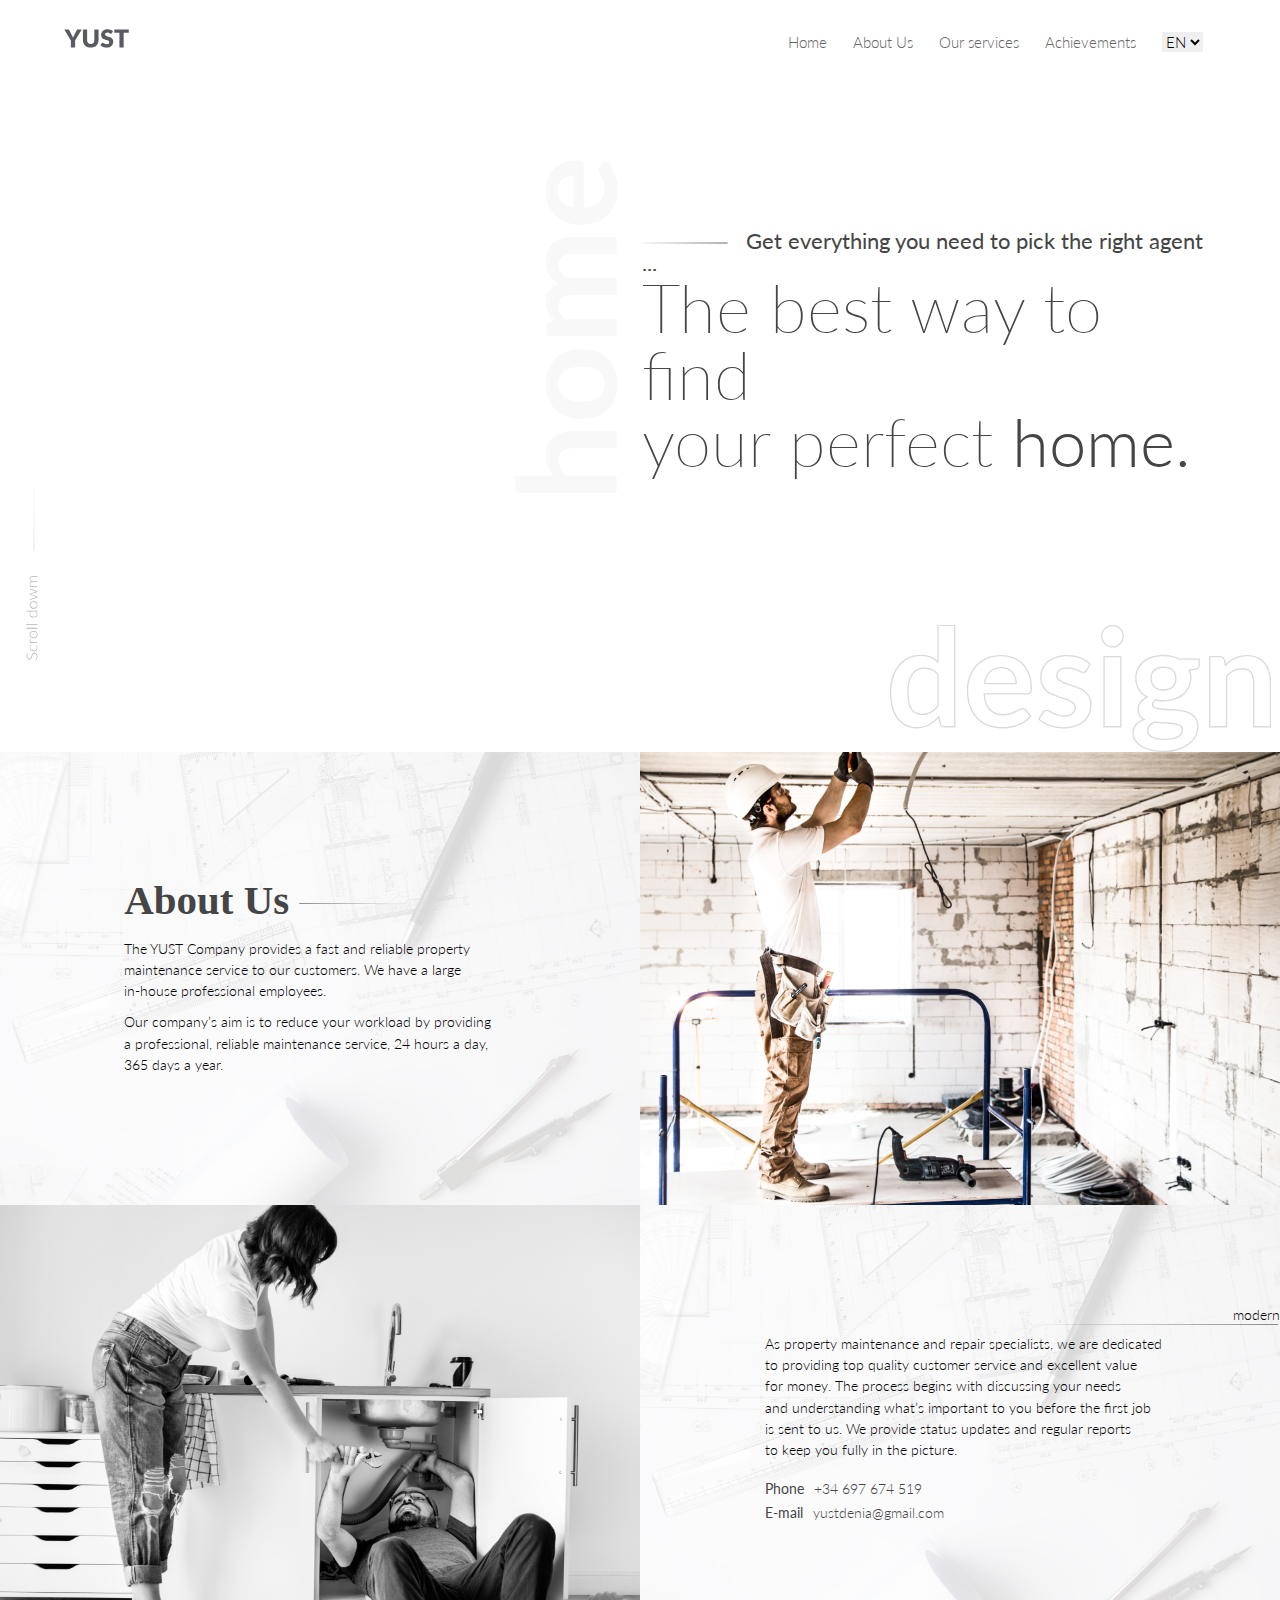
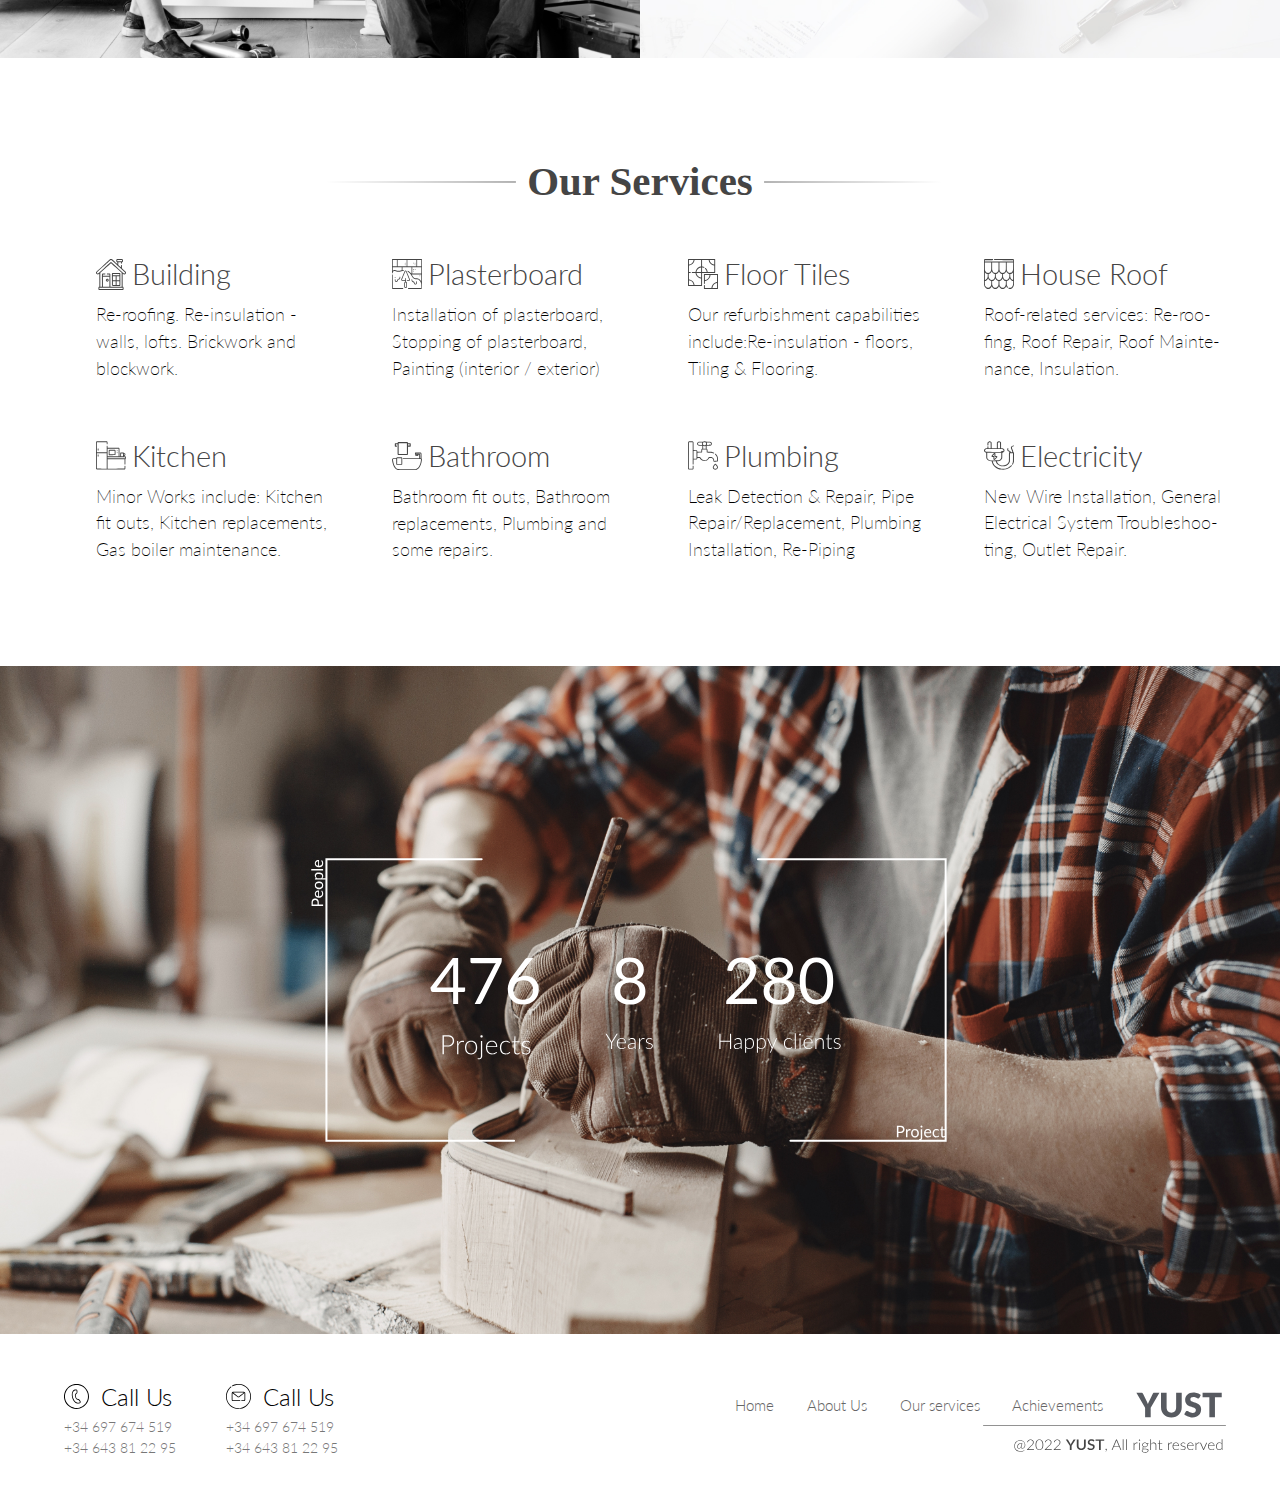
==== commit ee4849a4: "Add files via upload" ====
--- a/index.html
+++ b/index.html
@@ -1,994 +1,206 @@
 <!DOCTYPE html>
 <html lang="en">
-
 <head>
-  <meta charset="UTF-8">
-  <meta http-equiv="X-UA-Compatible" content="IE=edge">
-  <meta name="viewport" content="width=device-width">
-  <link rel="shortcut icon" href="#" type="image/x-icon">
-  <link rel="stylesheet" href="css/style.css">
-  <link rel="stylesheet" href="css/simple-adaptive-slider.css">
-  
-  <link rel="preconnect" href="https://fonts.googleapis.com">
-  <link rel="preconnect" href="https://fonts.gstatic.com" crossorigin>
-  <link href="https://fonts.googleapis.com/css2?family=Lato:wght@100;275;300;400;700;900&display=swap" rel="stylesheet">
-  <link rel="stylesheet" href="https://unpkg.com/swiper@8/swiper-bundle.min.css" />
-  <title>YUST</title>
+    <meta charset="UTF-8">
+    <meta http-equiv="X-UA-Compatible" content="IE=edge">
+    <meta name="viewport" content="width=device-width, initial-scale=1.0">
+    <link rel="stylesheet" href="css/style.css">
+    <link rel="preconnect" href="https://fonts.googleapis.com">
+<link rel="preconnect" href="https://fonts.gstatic.com" crossorigin>
+<link href="https://fonts.googleapis.com/css2?family=Lato:wght@100;275;300;400;700;900&display=swap" rel="stylesheet">
+    <title>YUST</title>
 </head>
-
 <body>
-  <!--(Header)-->
-  <header class="block1" id="HomeNavLink">
-    <div class="logo">
-      YUST
-    </div>
-    <ul class="nav_header">
-      <li class="nav_inner"><a href="#HomeNavLink" class="bluelink">Home</a></li>
-      <li class="nav_inner"><a href="#AboutUsNavLink" class="bluelink">About us</a></li>
-      <li class="nav_inner"><a href="#OurServicesNavLink" class="bluelink">Our services</a></li>
-      <li class="nav_inner"><a href="#AchivementsNavLink" class="bluelink">Achivements</a></li>
-    </ul>
-    <div>
-      <select class="language_choice" name="language" id="lang"
-        onchange="window.location.href = this.options[this.selectedIndex].value">
-        <option value="english">EN</option>
-        <option value="yust_ua/index.html">UA</option>
-        <option value="yust_es/index.html">ES</option>
-        <option value="yust_pl/index.html">PL</option>
-      </select>
-    </div>
-    <div class="burger">
-      <input id="menu__toggle" type="checkbox" />
-      <label class="menu__btn" for="menu__toggle">
-        <span></span>
-      </label>
-      <ul class="menu__box">
-        <li><a class="menu__item" href="#HomeNavLink">Menu</a></li>
-        <li><a class="menu__item" href="#AboutUsNavLink">About us</a></li>
-        <li><a class="menu__item" href="#OurServicesNavLink">Our services</a></li>
-        <li><a class="menu__item" href="#AchivementsNavLink">Achivements</a></li>
-      </ul>
-    </div>
-  </header>
-  <!--Page 1-->
-  <div class="block2" id="HomeNavLink">
-    <ul class="vert_lft_txt">
-      <li class="list_scrl"><a href="#FooterNavLink" class="bluelink">Scroll down</a><img class="scrl_down_line" src="yust_ua/img/srl_down_line.png" alt=""></li>
-      <li class="list_face"><a href="#" class="bluelink">Facebook</a></li>
-      <li class="list_inst"><a href="#" class="bluelink">Instagram</a></li>
-    </ul>
-    <div class="page1img">
-      <div class="vert_home">
-        home
-      </div>
-      <div>
-        <div class="pg1txt1"><img class="line1pg1" src="img/Vector 10.png" alt="">Get everything you need to pick the
-          right agent ...</div>
-        <div class="pg1txt1px480">Get everything you need to pick the right agent ...</div>
-        <div class="pg1txt2 pg1txtmedia">The best way to find </div>
-        <div class="pg1txt3 pg1txtmedia">your perfect <b class="boldtext">home.</b> </div>
-        <div class="pg1txt2px480"></div>
-        <div class="pg1txt1media"><img src="img/Page1txt_img_media.png" alt=""></div>
-      </div>
-      <div class="design_txt">
-        design
-      </div>
-    </div>
-  </div>
-  <!--Page 2-->
-  <div class="block3" id="AboutUsNavLink">
-    <div class="pg2block1">
-      <div class="pg2text1">
-        About Us <img class="line1pg2" src="img/Vector 12.png" alt="">
-      </div>
-      <div class="pg2text2">
-        The YUST Company provides a fast and reliable property maintenance service to our customers. We have a large
-        in-house professional employees.
-      </div>
-      <div class="pg2text3">
-        Our company’s aim is to reduce your workload by providing
-        a professional, reliable maintenance service, 24 hours a day,
-        365 days a year.
-      </div>
-      <div class="page2txt2media320">
-        The YUST Company provides a reliable, fast  maintenance service to our clients. 
-We have <br> a large competent employees.
-The company’s aim is to reduce workload by providing <br>a professional, 
-reliable maintenance service,<br> 24 hours a day,  365 days a year.
-      </div>
-      <div class="pg2text2480">
-        The YUST Company provides a reliable, fast maintenance service
-        to our clients. We have a large competent employees.
-      </div>
-      <div class="pg2text3480">
-        The company’s aim is to reduce workload by providing a reliable,
-        professional maintenance service, 24 hours a day, 365 days a year.
-      </div>
-    </div>
-    <div class="pg2block2">
-    </div>
-  </div>
-  <!--Page 3-->
-  <div class="block4">
-    <div class="pg3block1">
-    </div>
-    <div class="pg3block2">
-      <div class="pg3text1">
-        modern
-      </div>
-      <div class="pg3line">
-        <img src="img/page3line.png" alt="">
-      </div>
-      <div class="pg3line_media">
-        <img src="img/pg3line_media.png" alt="">
-      </div>
-      <div class="pg3text2">
-        As property maintenance and repair specialists, we are dedicated to providing top quality customer service and
-        excellent value <br>
-        for money. The process begins with discussing your needs<br>
-        and understanding what’s important to you before the first job<br>
-        is sent to us. We provide status updates and regular reports<br> to keep you fully in the picture.
-      </div>
-      <div class="pg3text_media">
-        As property support and repair experts,
-        we are dedicated to providing top quality service<br> and excellent value for money.
-      </div>
-      <div class="pg3text_media">
-        The process begins with discussing needs<br>
-        and understanding what’s important to you before the first jobis sent to us. We provide <br>status updates and
-        regular reports to keep<br>
-        you fully in the picture.
-      </div>
-      <div class="pg3text_media480">
-        As property repair experts, we are dedicated to providing top quality
-        service and excellent value for money.
-      </div>
-      <div class="pg3text2_media480">
-        The process starts from discussing needs and understanding what’s important to you before the first jobis
-        sent to us. We provide status updates and regular reports to keep you fully in the picture.
-      </div>
-      <div class="pg3text3">
-        <b class="page3phone">Phone</b>+34 697 674 519
-      </div>
-      <div class="pg3text4">
-        <b class="page3email">E-mail</b>yustdenia@gmail.com
-      </div>
-    </div>
-  </div>
- <!-- swiper - slider 1440-->
-  <div class="swiper swiper1440">
-    <!-- Additional required wrapper -->
-    <div class="swiper-wrapper">
-      <!-- Slides -->
-      <div class="swiper-slide">
-        <div class="section1">
-          <div class="container">
-            <div class="two_pictures">
-              <div class="bg-img">
-                <img src="img/Buildings.png" alt="">
-              </div>
-              <div class="big1">
-                <img src="img/S_1_1.jpg" alt="">
-              </div>
-            </div>
-            <div class="inner_slider1">
-              <div class="heder_inner_slider1">
-                <div class="text01">01</div>
-                <img src="img/S_line.svg" alt="">
-              </div>
-              <div class="inner_main-text__slider">
-                Building Repairs 
-
-                <p>and Maintenance</p>
-              </div>
-              <div class="oftop__text-slider">
-                <p>We have the experience to deliver a variety </p>
-                  <p> of building designs for a wide range of clients.</p>  
-                    <p> We are used to working on building projects </p>
-                      <p> with challenging programmes and high customer</p>
-                        <p>expectations. We works closely with our clients </p>
-                          <p> to understand the requirements.</p>
-              </div>
-              <div class="pictures__slider-small">
-
-                <img class="smal__1" src="img/S_1_2.jpg" alt="">
-                <img class="smal__2" src="img/S_1_3.jpg" alt="">
-              </div>
-            </div>
-          </div>
+    <!-- HEADER ---------------------------------------->
+    <header>
+        <div class="header_main">
+            <img src="img/logo.svg" alt="" class="logo">
+            <div class="header_list_div">
+                <ul class="header_list">
+                    <li class="header_list_item"><a class="bluelink" href="">Home</a></li>
+                    <li class="header_list_item"><a class="bluelink" href="">About Us</a></li>
+                    <li class="header_list_item"><a class="bluelink" href="">Our services</a></li>
+                    <li class="header_list_item"><a class="bluelink" href="">Achievements</a></li>
+                    <li class="header_list_item"><a class="bluelink" href=""></a></li>
+                    <div class="language_change">
+                        <select class="language_choice" name="language" id="">
+                            <option class="lang_item" value="">EN</option>
+                            <option class="lang_item" value="">UA</option>
+                            <option class="lang_item" value="">ES</option>
+                            <option class="lang_item" value="">PL</option>
+                        </select>
+                    </div>
+                </ul>
+            </div>
         </div>
-      </div>
-
-
-      <div class="swiper-slide">
-        <div class="section2">
-          <div class="container">
-            <div class="two_pictures">
-              <div class="bg-img">
-                <img src="img/2Plasterboard.png" alt="">
-              </div>
-              <div class="big1">
-                <img src="img/S_2_1.jpg" alt="">
-              </div>
-            </div>
-            <div class="inner_slider1">
-              <div class="heder_inner_slider1">
-                <div class="text01">02</div>
-                <img src="img/S_line.svg" alt="">
-              </div>
-              <div class="inner_main-text__slider">
-                Plasterboard Wall,
-                <p> Ceiling Systems</p>
-              </div>
-              <div class="oftop__text-slider ">
-                <p>Plasterboard services include repair of ceilings, walls,</p>
-                  <p> but can be used for interior or exterior finishing and</p>
-                    <p> several areas. Our company is also engaged in the</p>
-                    <p>  installation of interior walls and plasterboard ceilings</p>
-                    <p> for commercial and residential construction. </p>
-              </div>
-              <div class="pictures__slider-small nd-slide_margin-us">
-
-                <img class="smal__1" src="img/S_2_2.jpg" alt="">
-
-                <img class="smal__2" src="img/S_2_3.jpg" alt="">
-              </div>
-            </div>
-          </div>
+    </header>
+    <!-- MAIN PAGE 1 ---------------------------------------->
+    <main>
+        <div class="main_block">
+            <div class="main_block_1">
+                <div class="main_block_1_1">
+                    <img class="scrool_down_line" src="img/scrl_down_line.svg" alt="">
+                    <img class="scrool_down" src="img/Scroll dowm.svg" alt="">
+                </div>
+                <div class="main_block_1_2">
+                    <div class="main_page_text">
+                        <img class="home_text" src="img/home.svg" alt="">
+                        <div class="main_text_block">
+                            <p class="page1_text1"><img class="main_line" src="img/Vector 10.svg" alt=""><span class="maintext1_span"> Get everything you need to pick the right agent ...</span></p>
+                            <p class="the_best_way">The best way to find </p>
+                            <p class="your_home">your perfect <b class="bold_text"> home.</b></p>
+                            <img class="design_text" src="img/design.svg" alt="">
+                        </div>
+                    </div>
+                </div>
+            </div>
+    <!-- MAIN PAGE 2 ---------------------------------------->
+            <div class="main_block_2">
+                <div class="main_block_2_1">
+                    <p class="text_page2_1">About Us<img class="page2_line" src="img/Vector 12.svg" alt=""></p>
+                    <p class="text_page2_2">
+                        The YUST Company provides a fast and reliable property <br>
+                         maintenance service to our customers. We have a large <br>
+                        in-house professional employees.
+                    </p>
+                    <p class="text_page2_3">
+                        Our company’s aim is to reduce your workload by providing <br>
+                        a professional, reliable maintenance service, 24 hours a day, <br>
+                        365 days a year.
+                    </p>
+                </div>
+                <div class="main_block_2_2">
+                    <img class="image_2_2" src="img/page2_2.jpg" alt="">
+                </div>
+            </div>
+    <!-- MAIN PAGE 3 ---------------------------------------->
+            <div class="main_block_3">
+                <div class="main_block_3_1">
+                    <img class="img3" src="img/page3_1.jpg" alt="">
+                </div>
+                <div class="main_block_3_2">
+                    <p class="modern">modern</p>
+                    <img src="img/page3line.svg" alt="" class="page3line">
+                    <p class="page3hugetext">
+                        As property maintenance and repair specialists, we are dedicated <br>
+                        to providing top quality customer service and excellent value  <br>
+                        for money. The process begins with discussing your needs  <br>
+                        and understanding what’s important to you before the first job <br>
+                        is sent to us. We provide status updates and regular reports  <br>
+                        to keep you fully in the picture.
+                    </p>
+                    <p class="contacts_page3"><b class="bold_page3">Phone</b>+34 697 674 519 </p>
+                    <p class="contacts_page3"><b class="bold_page3">E-mail</b>yustdenia@gmail.com</p>
+                </div>
+            </div>
+    <!-- Our Services ---------------------------------------->
+    <h2 class="our_servis_h2"><img class="left_line" src="img/leftline.svg" alt=""> Our Services <img class="right_line" src="img/right line.svg" alt=""></h2>
+    <!-- INFO BLOCK ---------------------------------------->
+            <div class="infomenu">
+                <div class="infomenu1">
+                    <div class="info_mini_block">
+                        <img class="info_icon" src="img/ico1.svg" alt=""><p class="infoblock_name">Building</p>
+                        <p class="infoblock_text">
+                            Re-roofing. Re-insulation - <br>
+                             walls, lofts. Brickwork and <br>
+                              blockwork.
+                        </p>
+                    </div>
+                    <div class="info_mini_block">
+                        <img class="info_icon" src="img/ico2.svg" alt=""><p class="infoblock_name">Plasterboard</p>
+                        <p class="infoblock_text">
+                            Installation of plasterboard, <br>
+                             Stopping of plasterboard, <br>
+                              Painting (interior / exterior)
+                        </p>
+                    </div>
+                    <div class="info_mini_block">
+                        <img class="info_icon" src="img/ico3.svg" alt=""><p class="infoblock_name">Floor Tiles</p>
+                        <p class="infoblock_text">
+                            Our refurbishment capabilities  <br>
+                            include:Re-insulation - floors, <br> 
+                            Tiling & Flooring.
+                        </p>
+                    </div>
+                    <div class="info_mini_block">
+                        <img class="info_icon" src="img/ico4.svg" alt=""><p class="infoblock_name">House Roof</p>
+                        <p class="infoblock_text">
+                            Roof-related services: Re-roo- <br> fing,
+                            Roof Repair, Roof Mainte- <br> nance,
+                            Insulation.
+                        </p>
+                    </div>
+                </div>
+                <div class="infomenu2">
+                    <div class="info_mini_block">
+                        <img class="info_icon" src="img/ico5.svg" alt=""><p class="infoblock_name">Kitchen</p>
+                        <p class="infoblock_text">
+                            Minor Works include: Kitchen <br>
+                            fit outs, Kitchen replacements, <br>
+                             Gas boiler maintenance.
+                        </p>
+                    </div>
+                    <div class="info_mini_block">
+                        <img class="info_icon" src="img/ico6.svg" alt=""><p class="infoblock_name">Bathroom</p>
+                        <p class="infoblock_text">
+                            Bathroom fit outs, Bathroom <br>
+                             replacements, Plumbing and <br>
+                              some repairs.
+                        </p>
+                    </div>
+                    <div class="info_mini_block">
+                        <img class="info_icon" src="img/ico7.svg" alt=""><p class="infoblock_name">Plumbing</p>
+                        <p class="infoblock_text">
+                            Leak Detection & Repair, Pipe <br>
+                             Repair/Replacement, Plumbing <br>
+                              Installation, Re-Piping
+                        </p>
+                    </div>
+                    <div class="info_mini_block">
+                        <img class="info_icon" src="img/ico8.svg" alt=""><p class="infoblock_name">Electricity</p>
+                        <p class="infoblock_text">
+                            New Wire Installation, General  <br>
+                            Electrical System Troubleshoo- <br>
+                            ting, Outlet Repair.
+                        </p>
+                    </div>
+                </div>
+            </div>
+    <!--UNDER INFO BLOCK ---------------------------------------->
+            <div class="statistic">
+                <img class="statistic_numbs" src="img/Group 240.svg" alt="">
+            </div>
         </div>
-      </div>
-
-
-      <div class="swiper-slide">
-        <div class="section3">
-          <div class="container">
-            <div class="two_pictures">
-              <div class="bg-img">
-                <img src="img/3_Minor works.png" alt="">
-              </div>
-              <div class="big1">
-                <img src="img/S_3_1.jpg" alt="">
-              </div>
-            </div>
-            <div class="inner_slider1">
-              <div class="heder_inner_slider1">
-                <div class="text01">03</div>
-                <img src="img/S_line.svg" alt="">
-              </div>
-              <div class="inner_main-text__slider">
-                Kitchen - Repair 
-
-                <p>& Refresh (Bath)</p>
-              </div>
-              <div class="oftop__text-slider">
-                <p>If you need a simple paint and stain or want to replace</p>
-                  <p> your current cabinets, we always can help you with it.</p>
-                    <p> Not only can our team ensure your sink is working</p>
-                      <p> properly and fix repairs, we are can work with you </p>
-                        <p> to replace your sink and hardware upgrading </p>
-                          <p> to a new one.</p>
-              </div>
-              <div class="pictures__slider-small ">
-
-                <img class="smal__1" src="img/S_3_2.jpg" alt="">
-                <img class="smal__2" src="img/S_3_3.jpg" alt="">
-              </div>
-            </div>
-          </div>
+    </main>
+    <!--FOOTER ---------------------------------------->
+    <footer>
+        <div class="footer_main">
+            <div class="footer_miniblock1">
+                <img class="info_icon_foot" src="img/ico9.svg" alt=""><p class="foot_name"><span class="foot_span"> Call Us</span></p>
+                <p class="foot_text">
+                    +34 697 674 519 <br>
+                    +34 643 81 22 95 
+                </p>
+            </div>
+            <div class="footer_miniblock2">
+                <img class="info_icon_foot" src="img/ico10.svg" alt=""><p class="foot_name"><span class="foot_span"> Call Us</span></p>
+                <p class="foot_text">
+                    +34 697 674 519 <br>
+                    +34 643 81 22 95 
+                </p>
+            </div>
+            <div class="end_foot">
+                <ul class="foot_list">
+                    <li class="foot_list_item"><a class="bluelink" href="">Home</a></li>
+                    <li class="foot_list_item"><a class="bluelink" href="">About Us</a></li>
+                    <li class="foot_list_item"><a class="bluelink" href="">Our services</a></li>
+                    <li class="foot_list_item"><a class="bluelink" href="">Achievements</a></li>
+                    <li class="foot_list_item"><img class="logo2" src="img/logo.svg" alt=""></li>
+                </ul>
+                <img class="foot_line" src="img/foot_line.svg" alt="">
+                <img src="img/last.svg" alt="" class="last_text">
+            </div>
         </div>
-      </div>
-
-
-      <div class="swiper-slide">
-        <div class="section4">
-          <div class="container">
-            <div class="two_pictures">
-              <div class="bg-img">
-                <img src="img/4_Roof Services.png" alt="">
-              </div>
-              <div class="big1">
-                <img src="img/S_4_1.jpg" alt="">
-              </div>
-            </div>
-            <div class="inner_slider1">
-              <div class="heder_inner_slider1">
-                <div class="text01">04</div>
-                <img src="img/S_line.svg" alt="">
-              </div>
-              <div class="inner_main-text__slider">
-                Roofing Installation 
-
-                <p>and Re-roofing</p>
-              </div>
-              <div class="oftop__text-slider">
-                <p>YUST company  is a full-service roofing contractor</p>
-                  <p> with large experience in roof maintenance, roof leak</p>
-                    <p>repair, roof-over, and roof replacements. We also offer</p>
-                      <p> roof consulting services for our clients. Also company</p>
-                        <p> is an authorized roofing contractor to repair and install</p>
-                          <p> for all major roofing manufacturers.</p>
-              </div>
-              <div class="pictures__slider-small ">
-
-                <img class="smal__1" src="img/S_4_2.jpg" alt="">
-                <img class="smal__2" src="img/S_4_3.jpg" alt="">
-              </div>
-            </div>
-          </div>
-        </div>
-      </div>
-
-      <div class="swiper-slide">
-        <div class="section5">
-          <div class="container">
-            <div class="two_pictures">
-              <div class="bg-img">
-                <img src="img/5_Tiles Services.png" alt="">
-              </div>
-              <div class="big1">
-                <img src="img/S_5_1.jpg" alt="">
-              </div>
-            </div>
-            <div class="inner_slider1">
-              <div class="heder_inner_slider1">
-                <div class="text01">05</div>
-                <img src="img/S_line.svg" alt="">
-              </div>
-              <div class="inner_main-text__slider">
-                Floor Tiles - Repair 
-
-               
-                <p> and Installation</p>
-              </div>
-              <div class="oftop__text-slider">
-                <p>YUST Company can help you with professional tiling </p>
-                  <p>services. We have expert who will remove the old</p>
-                    <p> ones and place the new with minimum hassle. Soon</p>
-                 <p>you will be able to enjoy your newly tiled room </p>
-                <p> or floor in any other room. The specialists will make</p>
-                   <p> sure that you are content with the work they've done. </p>
-              
-              </div>
-              <div class="pictures__slider-small">
-
-                <img class="smal__1" src="img/S_5_2.jpg" alt="">
-                <img class="smal__2" src="img/S_5_3.jpg" alt="">
-              </div>
-            </div>
-          </div>
-        </div>
-      </div>
-
-
-      <div class="swiper-slide">
-        <div class="section6">
-          <div class="container">
-            <div class="two_pictures">
-              <div class="bg-img">
-                <img src="img/6_Plumbing.png" alt="">
-              </div>
-              <div class="big1">
-                <img src="img/S_6_1.jpg" alt="">
-              </div>
-            </div>
-            <div class="inner_slider1">
-              <div class="heder_inner_slider1">
-                <div class="text01">06</div>
-                <img src="img/S_line.svg" alt="">
-              </div>
-              <div class="inner_main-text__slider">
-                Pipe Installation &
-                <p>Leak detection</p>
-              </div>
-              <div class="oftop__text-slider">
-              <p>The function of your current plumbing system will be</p>
-              <p> the most significant indicator of whether or not it’s</p>
-              <p>  time to repipe. Contact our plumbing experts if you</p>
-              <p>   have some plumbing problems. We can come out to</p>
-              <p>    your home or business for an in-person consultation.</p>
-              <p>     Our team offers honest, expert recommendations. </p>
-              </div>
-              <div class="pictures__slider-small ">
-
-                <img class="smal__1" src="img/S_6_2.jpg" alt="">
-                <img class="smal__2" src="img/S_6_3.jpg" alt="">
-              </div>
-            </div>
-          </div> 
-        </div>
-      </div>
-      <div class="swiper-slide">
-        <div class="section7">
-          <div class="container">
-            <div class="two_pictures">
-              <div class="bg-img">
-                <img src="img/7_Electricity.png" alt="">
-              </div>
-              <div class="big1">
-                <img src="img/S_7_1.jpg" alt="">
-              </div>
-            </div>
-            <div class="inner_slider1">
-              <div class="heder_inner_slider1">
-                <div class="text01">07</div>
-                <img src="img/S_line.svg" alt="">
-              </div>
-              <div class="inner_main-text__slider">
-                Whole House 
-
-                <p>Rewiring Services</p>
-              </div>
-              <div class="oftop__text-slider">
-                <p>Rewiring your entire home is a major investment,</p>
-                <p> which is why choosing the right electrician is vital.</p>
-                <p>  You'll want a technician who's experienced handling</p>
-                <p>   projects. Our electricians offer safe, reliable, and high-</p>
-                <p>   quality whole home rewiring. When homeowners</p>
-                <p>    need the right electrician they call YUST. </p>
-              </div>
-              <div class="pictures__slider-small ">
-                <img class="smal__1" src="img/S_7_2.jpg" alt="">
-                <img class="smal__2" src="img/S_7_3.jpg" alt="">
-              </div>
-            </div>
-          </div>
-        </div>
-      </div>
-
-
-
-
-      ...
-    </div>
-    <!-- If we need pagination -->
-    <div class="swiper-pagination"></div>
-
-    <!-- If we need navigation buttons 
-    <div class="swiper-button-prev"></div>
-    <div class="swiper-button-next"></div> --> 
-
-    <!-- If we need scrollbar -->
-    <div class="swiper-scrollbar"></div>
-  </div>
-
-
-<!-- swiper - slider 1920-->
-
-<div class="swiper swiper1920">
-  <!-- Additional required wrapper -->
-  <div class="swiper-wrapper">
-    <!-- Slides -->
-    <div class="swiper-slide">
-      <div class="section1">
-        <div class="container">
-          <div class="two_pictures">
-            <div class="bg-img">
-              <img src="img/Buildings_1920.png" alt="">
-            </div>
-            <div class="big1">
-              <img src="img/S_1_1_1920.jpg" alt="">
-            </div>
-          </div>
-          <div class="inner_slider1">
-            <div class="heder_inner_slider1">
-              <div class="text01">01</div>
-              <img src="img/S_line_1920.svg" alt="">
-            </div>
-            <div class="inner_main-text__slider">
-              Building Repairs 
-
-              <p>and Maintenance</p>
-            </div>
-            <div class="oftop__text-slider">
-              <p>We have the experience and expertise to deliver a variety of</p>
-                <p> building designs for a wide range of clients.  We are used to</p>
-                <p> working on building  projects with challenging programmes</p>
-                <p>  and high customer expectations. Our team works closely with</p>
-                  <p>   our clients to understand the requirements.</p>
-            </div>
-            <div class="pictures__slider-small">
-
-              <img class="smal__1" src="img/S_1_2_1920.jpg" alt="">
-              <img class="smal__2" src="img/S_1_3_1920.jpg" alt="">
-            </div>
-          </div>
-        </div>
-      </div>
-    </div>
-
-
-    <div class="swiper-slide">
-      <div class="section2">
-        <div class="container">
-          <div class="two_pictures">
-            <div class="bg-img">
-              <img src="img/Plasterboard_1920.png" alt="">
-            </div>
-            <div class="big1">
-              <img src="img/S_2_1_1920.jpg" alt="">
-            </div>
-          </div>
-          <div class="inner_slider1">
-            <div class="heder_inner_slider1">
-              <div class="text01">02</div>
-              <img src="img/S_line_1920.svg" alt="">
-            </div>
-            <div class="inner_main-text__slider">
-              Plasterboard Wall,
-              <p> Ceiling Systems</p>
-            </div>
-            <div class="oftop__text-slider ">
-              <p>Plasterboard services include repair of ceilings, walls, but can</p>
-              <p> be used for interior or exterior finishing and several areas.</p>
-              <p> Our company is also engaged in the installation of interior</p>
-              <p>  walls and plasterboard ceilings for commercial and residential</p>
-              <p>   construction.</p>
-            </div>
-            <div class="pictures__slider-small nd-slide_margin-us">
-
-              <img class="smal__1" src="img/S_2_2_1920.jpg" alt="">
-
-              <img class="smal__2" src="img/S_2_3_1920.jpg" alt="">
-            </div>
-          </div>
-        </div>
-      </div>
-    </div>
-
-
-    <div class="swiper-slide">
-      <div class="section3">
-        <div class="container">
-          <div class="two_pictures">
-            <div class="bg-img">
-              <img src="img/Minor works_1920.png" alt="">
-            </div>
-            <div class="big1">
-              <img src="img/S_3_1_1920.jpg" alt="">
-            </div>
-          </div>
-          <div class="inner_slider1">
-            <div class="heder_inner_slider1">
-              <div class="text01">03</div>
-              <img src="img/S_line_1920.svg" alt="">
-            </div>
-            <div class="inner_main-text__slider">
-              Kitchen - Repair 
-
-              <p>& Refresh (Bath)</p>
-            </div>
-            <div class="oftop__text-slider">
-              <p>If you need a simple paint and stain or want to replace your</p>
-              <p>  current cabinets, we always can help you with it. Not only can</p>
-              <p>   our team ensure your sink is working properly and fix repairs,</p>
-              <p>    we are can work with you  to replace your sink and hardware</p>
-              <p>     upgrading to a new one.</p>
-            </div>
-            <div class="pictures__slider-small ">
-
-              <img class="smal__1" src="img/S_3_2_1920.jpg" alt="">
-              <img class="smal__2" src="img/S_3_3_1920.jpg" alt="">
-            </div>
-          </div>
-        </div>
-      </div>
-    </div>
-
-
-    <div class="swiper-slide">
-      <div class="section4">
-        <div class="container">
-          <div class="two_pictures">
-            <div class="bg-img">
-              <img src="img/Re--roofing_1920.png" alt="">
-            </div>
-            <div class="big1">
-              <img src="img/S_4_1_1920.jpg" alt="">
-            </div>
-          </div>
-          <div class="inner_slider1">
-            <div class="heder_inner_slider1">
-              <div class="text01">04</div>
-              <img src="img/S_line_1920.svg" alt="">
-            </div>
-            <div class="inner_main-text__slider">
-              Roofing Installation 
-
-              <p>and Re-roofing</p>
-            </div>
-            <div class="oftop__text-slider">
-              <p>YUST company  is a full-service roofing contractor with large</p>
-              <p>  experience in roof maintenance, roof leak repair, roof-over, and</p>
-              <p>   roof replacements. We also offer roof consulting services for </p>
-              <p>  our clients. Also company is an authorized roofing contractor</p>
-              <p>   to repair and install for all major roofing manufacturers.</p>
-            </div>
-            <div class="pictures__slider-small ">
-
-              <img class="smal__1" src="img/S_4_2_1920.jpg" alt="">
-              <img class="smal__2" src="img/S_4_3_1920.jpg" alt="">
-            </div>
-          </div>
-        </div>
-      </div>
-    </div>
-
-    <div class="swiper-slide">
-      <div class="section5">
-        <div class="container">
-          <div class="two_pictures">
-            <div class="bg-img">
-              <img src="img/Florr Tiles_1920.png" alt="">
-            </div>
-            <div class="big1">
-              <img src="img/S_5_1_1920.jpg" alt="">
-            </div>
-          </div>
-          <div class="inner_slider1">
-            <div class="heder_inner_slider1">
-              <div class="text01">05</div>
-              <img src="img/S_line_1920.svg" alt="">
-            </div>
-            <div class="inner_main-text__slider">
-              Floor Tiles - Repair 
-
-             
-              <p> and Installation</p>
-            </div>
-            <div class="oftop__text-slider">
-              <p>YUST Company can help you with professional tiling services.</p>
-                <p>  We have expert who will remove the old ones and place the</p>
-                  <p>  new with minimum hassle. Soon you will be able to enjoy your</p>
-                    <p>  newly tiled room or floor in any other room. The specialists will</p>
-                      <p>   make sure that you are content with the work they've done. </p>
-            
-            </div>
-            <div class="pictures__slider-small">
-
-              <img class="smal__1" src="img/S_5_2_1920.jpg" alt="">
-              <img class="smal__2" src="img/S_5_3_1920.jpg" alt="">
-            </div>
-          </div>
-        </div>
-      </div>
-    </div>
-
-
-    <div class="swiper-slide">
-      <div class="section6">
-        <div class="container">
-          <div class="two_pictures">
-            <div class="bg-img">
-              <img src="img/Plumbing_1920.png" alt="">
-            </div>
-            <div class="big1">
-              <img src="img/S_6_1_1920.jpg" alt="">
-            </div>
-          </div>
-          <div class="inner_slider1">
-            <div class="heder_inner_slider1">
-              <div class="text01">06</div>
-              <img src="img/S_line_1920.svg" alt="">
-            </div>
-            <div class="inner_main-text__slider">
-              Pipe Installation &
-              <p>Leak detection</p>
-            </div>
-            <div class="oftop__text-slider">
-            <p>The function of your current plumbing system will be the most </p>
-            <p>  significant indicator of whether or not it’s time to repipe.  </p>
-            <p>  Contact our plumbing experts if you have some plumbing </p>
-            <p>   problems. We can come out to your home or business for an </p>
-            <p>    in-person consultation. </p>
-            </div>
-            <div class="pictures__slider-small ">
-
-              <img class="smal__1" src="img/S_6_2_1920.jpg" alt="">
-              <img class="smal__2" src="img/S_6_3_1920.jpg" alt="">
-            </div>
-          </div>
-        </div> 
-      </div>
-    </div>
-    <div class="swiper-slide">
-      <div class="section7">
-        <div class="container">
-          <div class="two_pictures">
-            <div class="bg-img">
-              <img src="img/Electricity_1920.png" alt="">
-            </div>
-            <div class="big1">
-              <img src="img/S_7_1_1920.jpg" alt="">
-            </div>
-          </div>
-          <div class="inner_slider1">
-            <div class="heder_inner_slider1">
-              <div class="text01">07</div>
-              <img src="img/S_line_1920.svg" alt="">
-            </div>
-            <div class="inner_main-text__slider">
-              Whole House 
-
-              <p>Rewiring Services</p>
-            </div>
-            <div class="oftop__text-slider">
-              <p>Rewiring your entire home is a major investment, which is why</p>
-              <p> choosing the right electrician is vital. You'll want a technician</p>
-              <p>  who's experienced handling projects. Our electricians offer</p>
-              <p>   safe, reliable, and high-quality whole home rewiring. When</p>
-              <p>    homeowners need the right electrician they call YUST.  </p>
-            </div>
-            <div class="pictures__slider-small ">
-              <img class="smal__1" src="img/S_7_2_1920.jpg" alt="">
-              <img class="smal__2" src="img/S_7_3_1920.jpg" alt="">
-            </div>
-          </div>
-        </div>
-      </div>
-    </div>
-
-
-
-
-    ...
-  </div>
-  <!-- If we need pagination -->
-  <div class="swiper-pagination"></div>
-
-  <!-- If we need navigation buttons 
-  <div class="swiper-button-prev"></div>
-  <div class="swiper-button-next"></div> --> 
-
-  <!-- If we need scrollbar -->
-  <div class="swiper-scrollbar"></div>
-</div>
-
-  <!--Slider 360 mobile-->
-  <div class="itcss360">
-    <div class="itcss__wrapper">
-      <div class="itcss__items">
-        <div class="itcss__item" id="slider-1-480">
-          <img src="img/slide360_1.png" alt="">
-        </div>
-        <div class="itcss__item" id="slider-2-480">
-          <img src="img/slide360_2.png" alt="">
-        </div>
-        <div class="itcss__item" id="slider-3-480">
-          <img src="img/slide360_3.png" alt="">
-        </div>
-        <div class="itcss__item" id="slider-4-480">
-          <img src="img/slide360_4.png" alt="">
-        </div>
-        <div class="itcss__item" id="slider-5-480">
-          <img src="img/slide360_5.png" alt="">
-        </div>
-        <div class="itcss__item" id="slider-6-480">
-          <img src="img/slide360_6.png" alt="">
-        </div>
-        <div class="itcss__item" id="slider-7-480">
-          <img src="img/slide360_7.png" alt="">
-        </div>
-      </div>
-    </div>
-  </div>
-  <!--Slider 480 mobile-->
-  <div class="itcss480">
-    <div class="itcss__wrapper">
-      <div class="itcss__items">
-        <div class="itcss__item" id="slider-1-480">
-          <img src="img/slide480_1.png" alt="">
-        </div>
-        <div class="itcss__item" id="slider-2-480">
-          <img src="img/slide480_2.png" alt="">
-        </div>
-        <div class="itcss__item" id="slider-3-480">
-          <img src="img/slide480_3.png" alt="">
-        </div>
-        <div class="itcss__item" id="slider-4-480">
-          <img src="img/slide480_4.png" alt="">
-        </div>
-        <div class="itcss__item" id="slider-5-480">
-          <img src="img/slide480_5.png" alt="">
-        </div>
-        <div class="itcss__item" id="slider-6-480">
-          <img src="img/slide480_6.png" alt="">
-        </div>
-        <div class="itcss__item" id="slider-7-480">
-          <img src="img/slide480_7.png" alt="">
-        </div>
-      </div>
-    </div>
-  </div>
-
-   
-  <!--Page 4-->
-  <h2 class="h2block1" id="OurServicesNavLink">
-    <img class="h2lines" src="img/h2lineleft.png" alt="">Our Services<img class="h2lines" src="img/h2lineright.png"
-      alt="">
-  </h2>
-  <div class="block5">
-    <div class="block5row1">
-      <div class="text_row1">
-        <h3 class="h3textrow1"><img class="row_icons" src="img/icon_row1.svg" alt=""> Building</h3>
-        <p class="text_p1 text_hide_1920">Сonstruction opportunities:Re-roofing. Re-insulation - walls, lofts. Brickwork and blockwork.</p>
-        <p class="text_p1_1920_row1">Re-roofing. Re-insulation - walls, lofts. Brickwork and blockwork.</p>
-        <p class="text_p1media">Brickwork and block-work. Re-roofing. Re-insulation: walls, lofts. </p>
-      </div>
-      <div class="text_row2">
-        <h3 class="h3textrow1"><img class="row_icons" src="img/icon_row2.svg" alt="">Plasterboard</h3>
-        <p class="text_p1">Installation of plasterboard, Stopping of plasterboard, Painting (interior/exterior)</p>
-        <p class="text_p1media">Installation of plaster-board, Stopping of plasterboard, </p>
-      </div>
-      <div class="text_row3">
-        <h3 class="h3textrow1"><img class="row_icons" src="img/icon_row3.svg" alt="">Floor Tiles</h3>
-        <p class="text_p1">Our refurbishment capabilities include:
-          Re-insulation - floors, Tiling & Flooring.</p>
-        <p class="text_p1media">Our duties include:
-          Tiling & Flooring, Re-insulation - floors,</p>
-      </div>
-      <div class="text_row4">
-        <h3 class="h3textrow1"><img class="row_icons" src="img/icon_row4.svg" alt="">House Roof</h3>
-        <p class="text_p1">Roof-related services: Re-roofing, Roof Repair, Roof Maintenance,
-          Insulation.</p>
-        <p class="text_p1media">Re-roofing, Roof Repair, Maintenance, Insulation, Gutters.</p>
-      </div>
-    </div>
-    <div class="block5row2">
-      <div class="text_row5">
-        <h3 class="h3textrow1"><img class="row_icons" src="img/icon_row5.svg" alt="">Kitchen</h3>
-        <p class="text_p1">Minor Works include: Kitchen fit outs, Kitchen replacements, Gas boiler maintenance.</p>
-        <p class="text_p1media">Kitchen fit outs, Gas boiler maintenance Kitchen replacement.</p>
-      </div>
-      <div class="text_row6">
-        <h3 class="h3textrow1"><img class="row_icons" src="img/icon_row6.svg" alt="">Bathroom</h3>
-        <p class="text_p1">Minor Works include: Bathroom fit outs, Bathroom replacements, Plumbing and some repairs.</p>
-        <p class="text_p1media">Bathroom fit outs, Plumbing and some repairs, replacements,</p>
-      </div>
-      <div class="text_row7">
-        <h3 class="h3textrow1"><img class="row_icons" src="img/icon_row7.svg" alt="">Plumbing</h3>
-        <p class="text_p1">Leak Detection & Repair, Pipe Repair/Replacement, Plumbing Installation, Re-Piping</p>
-        <p class="text_p1media">Leak Detection & Repair, Re-Piping, Plumbing Installation,</p>
-      </div>
-      <div class="text_row8">
-        <h3 class="h3textrow1"><img class="row_icons" src="img/icon_row8.svg" alt="">Electricity</h3>
-        <p class="text_p1">New Wire Installation, General Electrical System Troubleshoo- ting, Outlet Repair.
-        </p>
-        <p class="text_p1media">Electrical Repair, Wire Installation, Outlet Repair/Replacement</p>
-      </div>
-    </div>
-  </div>
-  <!--info480-->
-  <div class="infomenu480">
-    <div class="block5row1">
-      <div class="text_row1">
-        <h3 class="h3textrow1"><img class="row_icons" src="img/icon_row1.svg" alt=""> Building</h3>
-        <p class="text_p1media480">Brickwork and block-work. Re-roofing. Re-insulation: walls, lofts. </p>
-      </div>
-      <div class="text_row2">
-        <h3 class="h3textrow1"><img class="row_icons" src="img/icon_row2.svg" alt="">Plasterboard</h3>
-        <p class="text_p1media480">Installation of plaster-board, Stopping of plasterboard, </p>
-      </div>
-      <div class="text_row3">
-        <h3 class="h3textrow1"><img class="row_icons" src="img/icon_row3.svg" alt="">Floor Tiles</h3>
-        <p class="text_p1media480">Our duties include:
-          Tiling & Flooring, Re-insulation - floors,</p>
-      </div>
-    </div>
-    <div class="block5row2">
-      <div class="text_row5480">
-        <h3 class="h3textrow1"><img class="row_icons" src="img/icon_row5.svg" alt="">Kitchen</h3>
-        <p class="text_p1media480">Kitchen fit outs, Gas boiler maintenance Kitchen replacement.</p>
-      </div>
-      <div class="text_row4">
-        <h3 class="h3textrow1"><img class="row_icons" src="img/icon_row4.svg" alt="">House Roof</h3>
-        <p class="text_p1media480">Re-roofing, Roof Repair, Maintenance, Insulation, Gutters.</p>
-      </div>
-      <div class="text_row6">
-        <h3 class="h3textrow1"><img class="row_icons" src="img/icon_row8.svg" alt="">Electricity</h3>
-        <p class="text_p1media480">Electrical Repair, Wire Installation, Outlet Repair/Replacement</p>
-      </div>
-    </div>
-    <div class="block5row3">
-      <div class="text_row7">
-        <h3 class="h3textrow1"><img class="row_icons" src="img/icon_row7.svg" alt="">Plumbing</h3>
-        <p class="text_p1media480">Leak Detection & Repair, Re-Piping, Plumbing Installation,</p>
-      </div>
-      <div class="text_row8">
-        <h3 class="h3textrow1"><img class="row_icons" src="img/icon_row6.svg" alt="">Bathroom</h3>
-        <p class="text_p1media480">Bathroom fit outs, Plumbing and some repairs, replacements,</p>
-      </div>
-    </div>
-  </div>
-  <!--Page 5-->
-  <div class="block6" id="AchivementsNavLink">
-    <div class="pg5_vert1">
-      People
-    </div>
-    <div class="statistic">
-      <img class="pg5ln1" src="img/pg5line1.png" alt="">
-      <img class="pg5ln2" src="img/page5line2.png" alt="">
-      <img class="pg5ln11920" src="img/pg5line11920.png" alt="">
-      <img class="pg5ln21920" src="img/page5line21920.png" alt="">
-      <div class="stat_text">
-        <div>
-          <h4 class="numbers">476</h4>
-          <p class="txt_und_numb">Projects</p>
-        </div>
-        <div>
-          <h4 class="numbers numb3">8</h4>
-          <p class="txt_und_numb txt_numb">Years</p>
-        </div>
-        <div>
-          <h4 class="numbers numb2">280</h4>
-          <p class="txt_und_numb txt_numb"> Happy clients</p>
-        </div>
-      </div>
-    </div>
-    <div class="pg5_txt_inblock">
-      Project
-    </div>
-  </div>
-  <!--Page 5 Mobile-->
-  <div class="block6mobile">
-    <div class="numbers_mob">
-      476 <span class="f_eight">8</span>  280
-    </div>
-    <div class="words_mob">
-      Projects Years Clients
-    </div>
-  </div>
-  <!--Footer-->
-  <footer class="block_footer" id="FooterNavLink">
-    <div class="block5fot">
-      <div class="text_rowf2  callus">
-        <h3 class="h3textrowf"><img class="row_icons_foot" src="img/icon_foot2.svg" alt="">Call Us</h3>
-        <p class="text_f1">+34 697 674 519 <br>+34 643 81 22 95 </p>
-      </div>
-      <div class="text_rowf3">
-        <h3 class="h3textrowf email"><img class="row_icons_foot" src="img/icon_foot3.svg" alt="">Send Us </h3>
-        <p class="text_f1 email">yustdenia@gmail.com <br>yustdenia@gmail.com</p>
-      </div>
-      <div class="text_rowf3f">
-        <div>
-          <p>
-            <a href="#HomeNavLink" class="nav_inner foot_inner">Home</a>
-            <a href="#AboutUsNavLink" class="nav_inner foot_inner">About us</a>
-            <a href="#OurServicesNavLink" class="nav_inner foot_inner">Our services</a>
-            <a href="#AchivementsNavLink" class="nav_inner foot_inner">Achievements</a>
-            <a href="#HomeNavLink" class="logo2">YUST</a>
-          </p>
-        </div>
-        <img class="fot_line" src="img/fix_foot_line.png" alt="">
-        <h3 class="text_fot_line">@2022 <b>YUST</b>, All right reserved</h3>
-      </div>
-    </div>
-    <!--Footer Media-->
-    <div>
-      <div class="icons_foot">
-        <img class="icons_foot_media" src="img/foot_phone_icon_media.svg" alt="">
-        <img class="icons_foot_media" src="img/foot_telegram_icon_media.svg" alt="">
-        <img class="icons_foot_media" src="img/foot_facebook_icon_media.svg" alt="">
-      </div>
-      <div class="icons_foot480">
-        <img class="icons_foot_media480" src="img/icon1480.png" alt="">
-        <img class="icons_foot_media480" src="img/icon2480.png" alt="">
-        <img class="icons_foot_media480" src="img/icon3480.png" alt="">
-      </div>
-      <ul class="foot_list_media">
-        <li class="foot_list_media"><a href="#HomeNavLink" class="bluelink">Home</a></li>
-        <li class="foot_list_media"><a href="#AboutUsNavLink" class="bluelink">About</a></li>
-        <li class="foot_list_media"><a href="#OurServicesNavLink" class="bluelink">Services</a></li>
-        <li class="foot_list_media"><a href="#AchivementsNavLink" class="bluelink">Achivements</a></li>
-      </ul>
-      <div class="foot_end_media">
-        <img src="img/foot_bottom_media.png" alt="">
-      </div>
-    </div>
-  </footer>
-  <script defer src="js/simple-adaptive-slider.js"></script>
-
-  <script src="https://unpkg.com/swiper@8/swiper-bundle.min.js"></script>
-  <script src="js/script.js"></script>
+    </footer>
 </body>
-
 </html>--- a/css/style.css
+++ b/css/style.css
@@ -1,668 +1,395 @@
-/*-Reboot Site-*/
-*{
-   padding: 0;
-   margin: 0;
-   border: 0;
-}
-*,*::before,*::after{
-   -moz-box-sizing: border-box;
-   -webkit-box-sizing: border-box;
-   box-sizing: border-box;
-}
-:focus,:active{outline: none;}
-a:focus,a:active{outline: none;}
-nav,footer,header,aside{display: block;}
-html,body{
-   height: 100%;
-   width: 100%;
-   font-size: 100%;
-   line-height: 1;
-   font-size: 14px;
-   -ms-text-size-adjust: 100%;
-   -moz-text-size-adjust: 100%;
-   -webkit-text-size-adjust: 100%;
-}
-input,button,textarea{font-family: inherit;}
-input::-ms-clear{display: none;}
-button{cursor: pointer;}
-button::-moz-focus-inner{padding: 0;border: 0;}
-a,a:visited{text-decoration: none;}
-a:hover{text-decoration: none;}
-ul li{list-style: none;}
-img{vertical-align: top;}
-h1,h2,h3,h4,h5,h6{font-size: inherit;font-weight: inherit;}
-/*------------------------*/
-
-/*Link's Color*/
-a.bluelink{text-decoration: none;color: #666;}
-/*Header*/
-
-body{
-   width: 1441px;
-   margin: 0px auto;
-}
-
-.block1{display: flex;max-width: 1441px;margin: 0px auto;}
-.logo{font-size: 40px;font-family: "Lato";font-weight: 800;color: rgba(87, 90, 96, 1);margin: 24px 0 19px 102px;}
-.nav_header{display: flex;margin-left: 526px;font-weight: 300;}
-.nav_inner{font-size: 20px;font-family: "Lato";margin: 38px 0 33px 40px;color: rgba(69, 69, 69, 1)}
-.language_choice{font-size: 20px;font-family: "Lato";font-weight: 300;color: rgba(69, 69, 69, 1);margin: 36px 0 33px 40px;}
-/*Page 1*/
-.block2{display: flex;max-width: 1441px;margin: 0px auto;height: 933px;}
-.vert_lft_txt{display: flex;writing-mode: vertical-rl;transform: scale(-1);font-family: 'Lato';font-size: 20px;font-weight: 300;color: #454545;}
-.scrl_down_line{position: relative;left: -14px;top: 20px; writing-mode: horizontal-tb;transform: scale(-1);}
-.list_scrl{margin: 44px 40px 258px 40px; color: rgba(69, 69, 69, 0.41);} 
-.list_face{margin: 0 40px 40px 40px;   opacity: 0;}
-.list_inst{margin: 0 40px 0 40px;   opacity: 0;}
-.page1img{width: 1340px;height: 933px;background-image: url(../img/Page1.jpg);}
-.vert_home{writing-mode: vertical-rl;transform: scale(-1);font-size: 128px;font-family: 'Lato';font-weight: 700;color: rgba(69, 69, 69, 0.04);
-   position: relative;top: 162px;left: 494px;}
-.pg1txt1{font-family: 'Georgia';font-size: 20px;font-weight: 400;color: rgba(69, 69, 69, 1);position: relative;top: -88px;
-   left: 633px;width: 567px;}
-.line1pg1{margin: 10px 16px 0 0;}
-.pg1txt2{font-size: 64px;font-family: 'Lato';font-weight: 250;margin: -70px 0 0 630px;color: rgba(69, 69, 69, 1);word-spacing: 8px;}
-.pg1txt3{font-size: 64px;font-family: 'Lato';font-weight: 250;margin: 4px 0 0 633px;color: rgba(69, 69, 69, 1);word-spacing: 8px;}
-.boldtext{font-weight: 300;color: rgba(69, 69, 69, 1);}
-.design_txt{font-size: 128px;font-family: 'Lato';font-weight: 700;color: rgba(255, 255, 255, 0);-webkit-text-stroke: 1px rgba(69, 69, 69, 0.2);
-   position: relative;left: 960px;top: 241px;width: 370px;}
-.pg1txt1media{display: none;}
-/*Page 2*/
-.block3{display: flex;max-width: 1441px;margin: 0px auto;height: 540px;background-image: url(../img/Page\ 2.jpg);}
-.pg2block1{display: block;}
-.pg2text1{font-family: Georgia, 'Times New Roman', Times, serif;font-size: 40px;font-weight: 700;color: rgba(69, 69, 69, 1);margin: 161px 0 0 100px;}
-.pg2text2{font-family: 'Lato';font-size: 18px;font-weight: 300;margin-top: 24px;width: 505px;
-   margin: 36px 0 0 100px;line-height: 27px;color: rgba(0, 0, 0, 1);}
-.pg2text3{font-family: 'Lato';font-size: 18px;font-weight: 300;margin-top: 24px;width: 460px;
-   margin: 24px 0 0 100px;line-height: 27px;color: rgba(0, 0, 0, 1);}
-.line1pg2{margin: 20px 0 0 10px;width: 190px;}
-.pg2block2{background-image: url(../img/Page2img.jpg);width: 720px;height: 540px;margin-left: 115px;}
-/*Page 3*/
-.block4{display: flex;max-width: 1441px;margin: 0px auto;height: 540px;background-image: url(../img/page3bg.jpg);}
-.pg3block1{background-image: url(../img/page3img.jpg);width: 719px;height: 540px;}
-.pg3text1{margin: 108px 0 0 667px;font-size: 16px;font-family: 'Lato';font-weight: 300;color: rgba(69, 69, 69, 1);}
-.pg3line{margin-left: 352px;}
-.pg3line_media{display: none;}
-.pg3text2{
-   font-family: 'Lato';
-   font-size: 18px;
-   font-weight: 300;
-   width: 500px;
-   margin: 36px 0 0 115px;
-   line-height: 27px;
-   color: rgba(0, 0, 0, 1);
-}
-.pg3text3{
-   margin: 24px 0 0 115px;
-   font-family: 'Lato';
-   font-size: 18px;
-   font-weight: 300;
-
-}
-/* slider-swiper 1440*/
-.swiper1440 {
-   width: 1440px;
-   height: 1024px;
- }
-
-/* slider */
-
-.container {
-   display: flex;
-   justify-content: space-between;
-   margin: 0 auto;
-   max-width: 1441px;
-   padding-top: 30px;
-   background-color: #FFFFFF;
-
-}
-
-.two_pictures{
-   display: flex;
-   position: relative;
-}
-
-
-.bg-img {
-  margin-top: 77px ;
-  margin-left: 22px;
-  position: absolute;
-}
-.big1 {
-  margin-top: 77px ;
-  margin-left: 100px;
-  margin-bottom: 76px;
-}
-
-.heder_inner_slider1 {
-   display: flex;
-   justify-content:space-between;
-   margin-top: 76px ;
-}
-.text01 {
-  font-size: 40px;
-  font-family: "Lato";
-  font-weight: 700;
-  color: rgba(69, 69, 69, 0.13);
-}
-.inner_main-text__slider {
-  font-size: 48px;
-  line-height: 120%;
-  font-family: "Lato";
-  font-weight: 700;
-  color: rgba(69, 69, 69, 1);
-  margin-top: 40px;
-  flex-direction: column;
-}
-
-
-
-
-.oftop__text-slider {
-  font-size: 18px;
-  font-family: "Lato";
-  font-weight: 300;
-  color: rgba(69, 69, 69, 1);
-  margin-top: 24px;
-  line-height: 27px;
-
-}
-.pictures__slider-small {
-   margin-top: 64px;
-}
-
-
-.nd-slide_margin-us {
-   margin-top: 92px;
-}
-
-.smal__2 {
-   margin-left: 32px;
-  }
-
-
-
-
-.swiper1920{
-   display: none;
-}
-
-.page3phone{
-   font-family: 'Lato';
-   font-size: 20px;
-   font-weight: 600;
-   padding-right: 16px;
-   color: rgba(69, 69, 69, 1);
-}
-.pg3text4{
-   margin: 10px 0 0 115px;
-   font-family: 'Lato';
-   font-size: 18px;
-   font-weight: 300;
-}
-.page3email{
-   font-family: 'Lato';
-   font-size: 20px;
-   font-weight: 600;
-   padding-right: 16px;
-   color: rgba(69, 69, 69, 1);
-}
-.pg3text2 {font-family: 'Lato';font-size: 18px;font-weight: 300;width: 500px;margin: 36px 0 0 115px;line-height: 27px;color: rgba(0, 0, 0, 1);}
-.pg3text3{margin: 24px 0 0 115px;font-family: 'Lato';font-size: 18px;font-weight: 300;}
-.page3phone{font-family: 'Lato';font-size: 20px;font-weight: 600;padding-right: 16px;color: rgba(69, 69, 69, 1);}
-.pg3text4{margin: 10px 0 0 115px;font-family: 'Lato';font-size: 18px;font-weight: 300;}
-.page3email{font-family: 'Lato';font-size: 20px;font-weight: 600;padding-right: 16px;color: rgba(69, 69, 69, 1);}
-.pg3text_media{display: none;}
-
-/*Page 4*/
-.h2block1{font-size: 40px;font-family: 'Georgia';font-weight: 700;color: rgba(69, 69, 69, 1);text-align: center;
-   margin: 0px auto;margin-top: 80px;margin-bottom: 65px;max-width: 1441px;}
-.h2lines{margin-top: 25px;margin-left: 25px;margin-right: 25px;}
-.block5{display: block;margin-bottom: 121px;}
-.block5row1{display: flex;margin: 0px auto;max-width: 1441px;}
-.block5row2{display: flex;margin: 0px auto;max-width: 1441px;margin-top: 33px;}
-.text_row1{margin-left: 115px;} .text_row2{margin-left: 48px;} 
-.text_row3{margin-left: 48px;} .text_row4{margin-left: 48px;}
-
-.text_row5{margin-left: 115px;} .text_row6{margin-left: 48px;} 
-.text_row7{margin-left: 48px;} .text_row8{margin-left: 48px;}
-.h3textrow1{font-family: 'Lato';font-size: 32px;font-weight: 300;color: rgba(69, 69, 69, 1);}
-.text_p1{font-size: 18px;font-family: "Lato";font-weight: 300;margin-top: 16px;
-   line-height: 27px;color: black;width: 265px;}
-   .text_p1_1920_row1{display: none;}
-.text_p1media{display: none;font-size: 18px;font-family: "Lato";font-weight: 300;
-   margin-top: 16px;line-height: 27px;color: black;width: 265px;}
-.row_icons{width: 36px;height: 36px;margin-right: 10px;}
-/*Page 5*/
-
-.block6{display: flex;max-width: 1441px;margin: 0px auto;height: 736px;background-image: url(../img/page4bgr.jpg);}
-.statistic{position: relative;top: 164px;left: 310px;}
-.pg5ln1{margin-top: 80px;margin-left: 72px;}
-.pg5ln2{margin-top: 80px;margin-left: 200px;}
-.pg5_vert1{writing-mode: vertical-rl;transform: scale(-1);font-size: 18px;font-family: 'Lato';
-   font-weight: 400;color: rgba(255, 255, 255, 1);position: relative;left: 382px;bottom: 440px;}
-.stat_text{display: flex;position: relative;left: 160px;bottom: 190px;}
-.numbers{font-size: 64px;font-family: 'Lato';font-weight: 600;line-height: 76px;color: rgba(255, 255, 255, 1);}
-.txt_und_numb{font-size: 32px;font-family: 'Lato';font-weight: 300;color: rgba(255, 255, 255, 1);}
-.numb2{margin-left: 79px;} .numb3{margin-left: 62px;}
-.txt_numb{margin-left: 42px;}
-.pg5ln11920{display: none;}
-.pg5ln21920{display: none;}
-.pg5_txt_inblock{font-size: 18px;font-family: 'Lato';font-weight: 400;color: white;
-   position: relative;top: 475px;left: 250px;height: 22px;}
-/*Footer*/
-.block_footer{display: flex;margin: 0px auto;padding-bottom: 35px;}
-
-.block5fot{display: flex;margin-left: 50px;margin-top: 80px;}
-.text_fot_line{font-family: 'Lato';font-size: 18px;font-weight: 300;margin-left: 407px;width: 247px;margin-top: 5px;}
-.text_f1{font-family: 'Lato';font-size: 18px;font-weight: 300;margin-top: 10px;line-height: 32px;color: rgba(0, 0, 0, 0.53);}
-
-.callus{width: 161px;position: relative; left: 100px;}
-.email{width: 184px;position: relative; left: 50px;}
-.fot_line{
-   margin-top: 8px;
-   margin-left: 438px;
-}
-.logo2{font-size: 40px;font-family: "Lato";font-weight: 800;color: rgba(87, 90, 96, 1);padding-left: 25px;}
-.foot_inner{position: relative;bottom: 8px;right: 8px;font-weight: 300;   color: rgba(0, 0, 0, 0.53);}
-.h3textrowf{font-family: 'Lato';font-size: 32px;font-weight: 300;color: rgba(0, 0, 0, 0.53);margin-top: -35px;}
-.text_rowf2{margin-left: 0px;} 
-.text_rowf3{margin-left: 100px;}
-.text_rowf3f{margin-left: 80px;position: relative;left: 70px;top: -10px;}
-.row_icons_foot{
-   width: 36px;
-   height: 36px;
-   margin-right: 10px;}
-
-   .icons_foot{display: none;}
-   .icons_foot_media{display: none;}
-   .foot_list_media{display: none;}
-   .foot_end_media{display: none;}
-   .burger{display: none;}.icons_foot480{display:none}
-   .icons_foot_media480{display:none}
-   .block6mobile{display: none;}.infomenu480{display: none;}
-   .pg1txt1px480{display: none;}.pg1txt2px480{display: none;}
-   .pg2text2480{display: none;}.pg2text3480{display: none;}
-   .pg3text_media480{display: none;}.pg3text2_media480{display: none;}
-   .itcss480{display: none;}.itcss360{display: none;}.page2txt2media320{display: none;}
-   /*Media480*/
-@media (max-width: 480px) {
-   body{width: 100%;margin: 0px auto;}
-   html{width: 100%;
-}
-   /*header480*/
-   .swiper1440 {display: none}
-      .swiper1920 {display: none}
-   .block1{display: flex; width: 480px;height: 104px;}
-   .logo{font-size: 26px;font-family: "Lato";font-weight: 800;color: rgba(87, 90, 96, 1);margin: 40px 0 0px 20px;}
-   .nav_header{display: none;}
-   .language_choice{display: flex;font-size: 24px;margin-left: 250px;}
-   .burger{display: flex;}
-   /*Page 1 (Media480)*/
-   .block2{display: block;max-width: 480px;margin: 0px auto;height: 360px;}
-   .page1img{width: 480px;height: 360px;background-image: url(../img/Page1bg480.png);}
-   .list_scrl{display: none;}.vert_home{display: none;}.pg1txt1{display: none;}.line1pg1{display: none;}
-   .design_txt{display: none;}.pg1txt2{display: none;}.pg1txt3{display: none;}.vert_lft_txt{display: none;}
-   .pg1txt1px480{display: flex;margin-left: 165px;padding-top: 85px;font-size: 14px;color: rgba(69, 69, 69, 1);font-family: 'Lato';font-weight: 300;font-style: italic;}
-   .pg1txt2px480{display: flex;background-image: url(../img/page2txt480.png);width: 321px;height: 70px;margin-left: 130px;margin-top: 15px;}
-   /*Page 2 (Media480)*/
-   .block3{display: block; background-image: url(../img/480bgpage2.jpg); width: 480px; height: 692px;}
-   .pg2block1{display: block;max-width: 480px;height: 332px;margin: 0px auto;position: relative;top: 56px;}
-   .pg2block2{display: block; width: 480px;height: 360px;background-image: url(../img/480page2.jpg);margin-left: 0px;}
-   .pg2text2{display: none;}.pg2text3{display: none;}
-   .pg2text1{display: block;font-size: 32px;margin-left: 20px;margin-top: 0px;padding-top: 30px;}.line1pg2{width: 95px; margin-top: 18px;}
-   .pg2text2480{display: block;margin-top: 24px; margin-left: 20px;font-size: 15px;width: 425px;line-height: 150%;color: rgba(69, 69, 69, 1);font-family: 'Lato';font-weight: 300;}
-   .pg2text3480{display: block;margin-top: 8px; margin-left: 20px;font-size: 15px;width: 425px;line-height: 150%;color: rgba(69, 69, 69, 1);font-family: 'Lato';font-weight: 300;}
-   /*Page 3 (Media480)*/
-   .block4{display: block; background-image: url(../img/page3bg480.png);width: 480px;height: 721px;}
-   .pg3block2{display: block;max-width: 480px;height: 361px;}
-   .pg3block1{display: block;max-width: 480px;height: 360px; margin: 0px auto;background-image: url(../img/page3img480.png);position: relative;top: 360px;}
-   .pg3text1{display: none;}.pg3text_media{display:none;}
-   .pg3line{display: none;}
-   .pg3text2{display: none;}
-   .pg3text_media480{display: block;line-height: 150%; margin: -280px 20px 0;font-size: 15px;font-weight: 300;font-family: 'Lato';color: rgba(69, 69, 69, 1);}
-   .pg3text2_media480{display: block;line-height: 150%; margin: 8px 20px 0;font-size: 15px;font-weight: 300;font-family: 'Lato';color: rgba(69, 69, 69, 1);}
-   .pg3text3{display: block;margin-top: 30px; font-size: 14px;margin-left: 20px;color: rgba(69, 69, 69, 1)}.page3phone{font-size: 16px;}
-   .pg3text4{display: block;font-size: 14px;margin-left: 20px;color: rgba(69, 69, 69, 1)}.page3email{font-size: 16px;}
-   /*slider480*/
-   .itcss480{display: block;width: 480px;height: 600px;margin-top: 36px;}
-   .itcss360{display: none;}
-   /*info_menu480*/
-   .block5{display: none;}
-   .h2block1{display: block;width: 480px; font-size: 20px;margin-top: 38px;padding-top: 30px; padding-bottom: 4px;margin-bottom: 20px;}
-   .h2lines{width: 70px;margin: 10px 8px 0 8px;}
-      .h3textrow1{font-size: 18px;width: 132px;}
-      .infomenu480{display: flex;width: 480px;align-items: center;}
-      .block5row1{display: block;width: 130px;margin-left: 0px;}.block5row2{display: block;width: 130px;}.block5row3{display: block;width: 130px;}
-      .text_p1media480{display: block;margin-top: 8px; font-size: 13px;width: 130px;line-height: 150%;font-family: 'Lato';font-weight: 300;color: rgba(69, 69, 69, 1)}
-      .row_icons{ width: 24px;height: 24px;margin-right: 8px;}
-      .text_row1{margin-left: 24px;margin-top: 0px;}
-      .text_row2{margin-top: 24px;margin-left: 24px;}
-      .text_row3{margin-top: 24px;margin-left: 24px;}
-      .text_row4{margin-top: 24px;margin-left: -10px;}
-      .text_row5480{margin-top: -30px;margin-left: -10px}
-      .text_row6{margin-top: 24px;margin-left: -10px}
-      .text_row7{margin-top: -109px;margin-left: -24px}
-      .text_row8{margin-top: 24px;margin-left: -24px}
-      /*UnderFooter480*/
-      .block6mobile{background-image: url(../img/block6mobile3.jpg);opacity: 0.9;}
-      .block6mobile{background-image: url(../img/block6mobile2.png);opacity: 0.9;}
-      .block6mobile{background-image: url(../img/undfoot480bg.png);opacity: 0.9;}
-      .pg5ln11920{display: none;}
-      .pg5ln21920{display: none;}
-      .f_eight{position: relative;left: 3px;}
-      .block6mobile{display: block;margin: 0px auto; text-align: center; width: 480px;height: 360px;background-image: url(../img/undfoot480img.png);margin-top: 60px;}
-      .numbers_mob{font-size: 36px;font-family: 'Lato';font-weight: 600;color: rgba(255, 255, 255, 1);padding-top: 150px;word-spacing: 65px;margin-left: 2px;}
-      .words_mob{font-size: 16px;font-family: 'Lato';font-weight: 400;color: rgba(255, 255, 255, 1);padding-top: 4px;word-spacing: 63px;margin-left: -3px;}
-      /*Burger480*/
-      #menu__toggle {opacity: 0;}
-        #menu__toggle:checked ~ .menu__btn > span {transform: rotate(45deg);}
-        #menu__toggle:checked ~ .menu__btn > span::before {top: 0;transform: rotate(0);}
-       #menu__toggle:checked ~ .menu__btn > span::after {top: 0;transform: rotate(90deg);}
-       #menu__toggle:checked ~ .menu__box {visibility: visible;left: 0;}
-       .menu__btn {display: flex;align-items: center;position: relative;top: 39px;left: 20px;width: 40px;height: 26px;cursor: pointer;z-index: 1;}
-       .menu__btn > span,
-       .menu__btn > span::before,
-       .menu__btn > span::after {display: block;position: absolute;width: 100%;height: 2px;background-color: #616161;transition-duration: .25s;}
-       .menu__btn > span::before {content: '';top: -8px;}
-       .menu__btn > span::after {content: '';top: 8px;}
-       .menu__box {display: block;position: absolute;visibility: hidden;top: 0;left: -100%;width: 100%;height: 450px;margin: 0;padding: 80px 0;list-style: none;background-color: #ECEFF1;
-         box-shadow: 1px 0px 6px rgba(0, 0, 0, .2);transition-duration: .25s;}
-       .menu__item {display: block;padding: 12px 24px;color: #333;font-family: 'Roboto', sans-serif;font-size: 20px;font-weight: 600;text-decoration: none;transition-duration: .25s;}
-       .menu__item:hover {background-color: #bac2c6;}
-      /*Footer480*/
-      .block5fot{display: none;height: 155px;}
-      .block_footer{display: block;width: 480px;}
-      .icons_foot{display:none}
-      .icons_foot_media{display:none}
-      .icons_foot480{display: flex;margin-left: 142px;margin-top: 46px;}
-      .icons_foot_media480{display: flex;width: 36px;height: 36px;margin-left: 24px;}
-      .foot_list_media{display: flex; margin-left: 39px;font-size: 16px;font-family: 'Lato';font-weight: 300;color: rgba(172, 172, 172, 1); margin-top: 12px;}
-      .foot_end_media{display: flex;justify-content: center;margin-top: 36px;}
-      /*BLOCK AT THE MOMENT*/
-      .block6{display: none;}
-      .itcss1441{display: none;}
-      .page2txt2media320{display: none;}   .text_p1_1920_row1{display: none;}
-   }
-   /*Media320*/
-@media (max-width: 320px) {
-   body{width: 100%;margin: 0px auto;}
-   html{width: 100%;width: 320px;}
-   /*header*/
-   .swiper1440 {display: none}
-      .swiper1920 {display: none}
-   .block1{display: flex; width: 320px;height: 94px;}
-   .logo{font-size: 28px;font-family: "Lato";font-weight: 800;color: rgba(87, 90, 96, 1);margin: 38px 0 0px 20px;}
-   .nav_header{display: none;}
-   .language_choice{display: flex;font-size: 24px;margin-left: 100px;}
-   .burger{display: flex;}
-   /*Page 1 (Media)*/
-   .block2{display: block;max-width: 320px;margin: 0px auto;height: 240px;}
-   .page1img{width: 320px;height: 240px;background-image: url(../img/Page1Media.png);}
-   .list_scrl{display: none;}.vert_home{display: none;}.pg1txt1{display: none;}.line1pg1{display: none;}
-   .design_txt{display: none;}.pg1txt2{display: none;}.pg1txt3{display: none;}.vert_lft_txt{display: none;}
-   .pg1txt1media{display: flex;margin-left: 68px;padding-top: 48px;}
-   /*Page 2 (Media)*/
-   .block3{display: block; background-image: url(../img/Page2BGmedia.jpg); width: 320px; height: 558px;}
-   .pg2block1{display: block;max-width: 320px;height: 318px;margin: 0px auto;position: relative;top: 56px;}
-   .pg2block2{display: block; width: 320px;height: 240px;background-image: url(../img/Page2IMG1media.jpg);margin-left: 0px;}
-   .pg2text1{display: block;padding-top: 0px; font-size: 24px;margin-left: 20px;margin-top: 0px;}.line1pg2{width: 95px; margin-top: 12px;}
-   .pg2text2{display: none}
-   .pg2text3{display: none}
-   .page2txt2media320{display: block;margin-top: 24px; font-family: 'Lato';font-weight: 300; 
-      margin-left: 20px;font-size: 14px;width: 280px;line-height: 24px;color: rgba(69, 69, 69, 1)}
-   /*Page 3 (Media)*/
-   .block4{display: block; background-image: url(../img/Page3BGmedia.png);width: 320px;height: 620px;}
-   .pg3block2{display: block;max-width: 320px;height: 380px;}
-   .pg3block1{display: block;max-width: 320px;height: 240px; margin: 0px auto;background-image: url(../img/Page3IMGmedia.png);position: relative;top: 390px;}
-   .pg3text1{display: block;margin: -210px 0 0 267px;}.pg3line_media{display: flex;margin-left: 110px;}
-   .pg3text_media{display: block;color: rgba(69, 69, 69, 1); width: 280px;margin-left: 20px;margin-top: 24px;font-family: 'Lato';font-size: 14px;font-weight: 300;line-height: 150%;}
-   .pg3line{display: none;}.pg3text2{display: none;}
-   .pg3text3{display: block;font-size: 14px;margin-left: 20px;color: rgba(69, 69, 69, 1)}.page3phone{font-size: 16px;}
-   .pg3text4{display: block;font-size: 14px;margin-left: 20px;color: rgba(69, 69, 69, 1)}.page3email{font-size: 16px;}
-   /*Slider 360*/
-   .itcss360{display: block;width: 320px;height: 503px;margin-top: 24px;}
-   /*info_menu*/
-   .block5{display: flex;width: 320px;margin: 0px auto;}
-   .h2block1{width: 320px; font-size: 20px;margin-bottom: 33px;margin-top: 10px;}
-      .h3textrow1{font-size: 18px;width: 132px;}
-      .h2lines{width: 70px;margin: 10px 8px 0 8px;}
-   .block5row1{display: block;width: 320px;}
-      .text_row1{margin-left: 20px;}
-      .text_row2{margin-top: 26px;margin-left: 18px;}
-      .text_row3{margin-top: 26px;margin-left: 18px;}
-      .text_row4{margin-top: 26px;margin-left: 18px;}
-      .text_p1{display: none;}
-      .text_p1media{display: block;font-size: 14px;width: 132px;line-height: 150%;margin-top: 9px;}
-   .block5row2{display: block;width: 320px;margin-top: 0px}
-      .text_row5{margin-left: 20px}
-      .text_row6{margin-top: 26px;margin-left: 20px}
-      .text_row7{margin-top: 26px;margin-left: 20px}
-      .text_row8{margin-top: 26px;margin-left: 20px}
-      .row_icons{ width: 24px;height: 24px;margin-right: 8px;}
-      /*UnderFooter*/
-      .block6mobile{background-image: url(../img/block6mobile3.jpg);opacity: 0.9;}
-      .block6mobile{background-image: url(../img/block6mobile2.png);opacity: 0.9;}
-      .block6mobile{background-image: url(../img/block6mobile.png);opacity: 0.9;}
-      .pg5ln11920{display: none;}
-      .pg5ln21920{display: none;}
-      .f_eight{position: relative;left: 2px;}
-      .block6mobile{display: block;margin: 0px auto; text-align: center; width: 320px;height: 240px;background-image: url(../img/block6img.png);margin-top: 60px;}
-      .numbers_mob{font-size: 32px;font-family: 'Lato';font-weight: 600;color: rgba(255, 255, 255, 1);padding-top: 82px;word-spacing: 33px;margin-left: 3px;}
-      .words_mob{font-size: 16px;font-family: 'Lato';font-weight: 300;color: rgba(255, 255, 255, 1);padding-top: 4px;word-spacing: 27px;}
-     /*Burger*/
-     #menu__toggle {opacity: 0;}
-     #menu__toggle:checked ~ .menu__btn > span {transform: rotate(45deg);}
-     #menu__toggle:checked ~ .menu__btn > span::before {top: 0;transform: rotate(0);}
-    #menu__toggle:checked ~ .menu__btn > span::after {top: 0;transform: rotate(90deg);}
-    #menu__toggle:checked ~ .menu__box {visibility: visible;left: 0;}
-    .menu__btn {display: flex;align-items: center;position: relative;top: 39px;left: 5px;width: 40px;height: 26px;cursor: pointer;z-index: 1;}
-    .menu__btn > span,
-    .menu__btn > span::before,
-    .menu__btn > span::after {display: block;position: absolute;width: 100%;height: 2px;background-color: #616161;transition-duration: .25s;}
-    .menu__btn > span::before {content: '';top: -8px;}
-    .menu__btn > span::after {content: '';top: 8px;}
-    .menu__box {display: block;position: absolute;visibility: hidden;top: 0;left: -100%;width: 100%;height: 350px;margin: 0;padding: 80px 0;list-style: none;background-color: #ECEFF1;
-      box-shadow: 1px 0px 6px rgba(0, 0, 0, .2);transition-duration: .25s;}
-    .menu__item {display: block;padding: 5px 24px;color: #333;font-family: 'Roboto', sans-serif;font-size: 20px;font-weight: 600;text-decoration: none;transition-duration: .25s;}
-    .menu__item:hover {background-color: #bac2c6;}
-      /*Footer*/
-      .block5fot{display: none;height: 155px;}
-      .block_footer{display: block;width: 320px;}
-      .icons_foot{display: flex;margin-left: 90px;margin-top: 32px;}
-      .icons_foot_media{display: flex;width: 24px;height: 24px;margin-left: 16px;}
-      .foot_list_media{display: flex;margin-left: 16px;font-size: 14px;font-family: 'Lato';font-weight: 300;color: rgba(172, 172, 172, 1);margin-top: 8px;}
-      .foot_end_media{display: flex;justify-content: center;margin-top: 24px;}
-      /*BLOCK AT THE MOMENT*/
-      .block6{display: none;}.pg2text2480{display: none;}.pg2text3480{display: none;}
-      .pg1txt1px480{display: none;}.pg3text_media480{display: none;}
-      .pg1txt2px480{display: none;}.pg3text2_media480{display: none;}
-      .icons_foot480{display:none}.infomenu480{display: none;}
-      .icons_foot_media480{display:none}.itcss480{display: none;}
-      .itcss1441{display: none;}   .text_p1_1920_row1{display: none;}
-   }
-   @media (min-width: 1441px) {
-      body{max-width: 1920px;width: 100%; margin: 0px auto;}
-      /*Header 1920px*/
-       /* slider 1920 */
-       .swiper1920{
-          display: block;
-          width: 1920px;
-          height: 1160px;
-          margin: 0 auto;
-       }
-
-
-       .container {
-         display: flex;
-         justify-content: space-between;
-         margin: 0 auto;
-         max-width: 1920px;
-         background-color: #FFFFFF;
-      }
-      
-      .two_pictures{
-         display: flex;
-         position: relative;
-      }
-      
-
-      .bg-img {
-        margin-top: 35px ;
-        position: absolute;
-      }
-      .big1 {
-        margin-top: 35px ;
-        margin-left: 98px;
-      }
-      
-      .heder_inner_slider1 {
-         display: flex;
-         justify-content:space-between;
-         margin-top: 35px ;
-      }
-      .text01 {
-        font-size: 64px;
-        font-family: "Lato";
-        font-weight: 700;
-        color: rgba(69, 69, 69, 0.13);
-      }
-      .inner_main-text__slider {
-        font-size: 64px;
-        line-height: 76.8px;
-        font-family: "Lato";
-        font-weight: 700;
-        color: rgba(69, 69, 69, 1);
-        margin-top: 40px;
-        flex-direction: column;
-      }
-      .oftop__text-slider {
-        font-size: 20px;
-        font-family: "Lato";
-        font-weight: 300;
-        color: rgb(69, 69, 69);
-        margin-top: 32px;
-        line-height: 30px;
-        
-      }
-      .pictures__slider-small {
-         margin-top: 112px;
-      }
-      
-     
-
-      .smal__2 {
-         margin-left: 20px;
-        }
-      
-      .swiper1440 {display: none}
-
-
-      .block1{display: flex;max-width: 1920px;margin: 0px auto;}
-      .logo{font-size: 40px;font-family: "Lato";font-weight: 800;color: rgba(87, 90, 96, 1);margin: 42px 0 26px 5%;}
-      .nav_header{display: flex;margin-left: 48%;}
-      .nav_inner{font-size: 24px;font-family: "Lato";margin: 54px 0 33px 40px;color: rgba(69, 69, 69, 1)}
-      .language_choice{font-size: 24px;font-family: "Lato";font-weight: 300;color: rgba(69, 69, 69, 1);margin: 50px 0 33px 40px;}
-      /*Page1 1920px*/
-      .block2{display: flex;max-width: 1920px;width: 100%; margin: 0px auto;height: 1001px;}
-      .vert_lft_txt{display: flex;writing-mode: vertical-rl;transform: scale(-1);font-family: 'Lato';font-size: 20px;font-weight: 300;color: #454545;}
-      .scrl_down_line{position: relative;left: -14px;top: 20px; writing-mode: horizontal-tb;transform: scale(-1);}
-      .list_scrl{margin: 44px 40px 258px 40px; color: rgba(69, 69, 69, 0.41);} 
-      .list_face{margin: 0 40px 40px 40px;   opacity: 0;}
-      .list_inst{margin: 0 40px 0 40px;   opacity: 0;}
-      .page1img{max-width: 1820px; width: 95%;height: 100%;background-image: url(../img/page1bg1920.png);}
-      .vert_home{writing-mode: vertical-rl;transform: scale(-1);font-size: 200px;font-family: 'Lato';font-weight: 700;color: rgba(69, 69, 69, 0.04);
-      position: relative;top: 125px;left: 35%;}
-      .pg1txt1{font-family: 'Georgia';font-size: 32px;font-weight: 400;color: rgba(69, 69, 69, 1);position: relative;top: -260px;
-      left: 46%;width: 820px;}
-      .line1pg1{margin: 16px 16px 0 0;}
-      .pg1txt2{font-size: 96px;font-family: 'Lato';font-weight: 250;margin: -250px 0 0 46%;color: rgba(69, 69, 69, 1);word-spacing: 8px;}
-      .pg1txt3{font-size: 96px;font-family: 'Lato';font-weight: 250;margin: 4px 0 0 46.5%;color: rgba(69, 69, 69, 1);word-spacing: 8px;}
-      .boldtext{font-weight: 300;color: rgba(69, 69, 69, 1);}
-      .design_txt{font-size: 185px;font-family: 'Lato';font-weight: 700;color: rgba(255, 255, 255, 0);-webkit-text-stroke: 1px rgba(69, 69, 69, 0.2);
-      position: relative;left: 70%;top: 172px;width: 370px;}
-      .pg1txt1media{display: none;}
-      /*Page2 1920px*/
-      .block3{display: flex;max-width: 1920px;width: 100%; margin: 0px auto;height: 681px;background-image: url(../img/page2img1_1920px.jpg);}
-      .pg2block1{display: block;width: 50%;}
-      .pg2text1{font-family: Georgia, 'Times New Roman', Times, serif;font-size: 64px;font-weight: 700;color: rgba(69, 69, 69, 1);margin: 161px 0 0 18.4%;}
-      .pg2text2{font-family: 'Lato';font-size: 20px;font-weight: 300;margin-top: 24px;width: 480px;
-       margin: 36px 0 0 18.4%;line-height: 27px;color: rgba(0, 0, 0, 1);word-spacing: 7px;}
-      .pg2text3{font-family: 'Lato';font-size: 20px;font-weight: 300;margin-top: 24px;width: 505px;
-       margin: 24px 0 0 18.4%;line-height: 27px;color: rgba(0, 0, 0, 1);word-spacing: 7px;}
-      .line1pg2{margin: 35px 0 0 10px;width: 146px;}
-      .page2txt2media320{display: none;}
-      .pg2block2{background-image: url(../img/page2img2_1920px.jpg);width: 58%;max-height: 681px;height: 100%;}
-      /*Page3 1920px*/
-      .block4{display: flex;max-width: 1920px;float: right; width: 100%; margin: 0px auto;max-height: 680px;height: 100%; 
-         background-image: url(../img/page3img2_1920px.png);margin-bottom: 80px;}
-      .pg3block1{background-image: url(../img/page3img1_1920px.png);width: 50%;height: 680px;position: relative;}
-      .pg3block2{width: 50%;margin-top: 40px;}
-      .pg3text1{margin: 108px 0 0 92%;font-size: 20px;font-family: 'Lato';font-weight: 300;color: rgba(69, 69, 69, 1);}
-      .pg3line{float: right;margin-right: 3px;}
-      .pg3line_media{display: none;}
-      .pg3text2{font-family: 'Lato';font-size: 20px;word-spacing: 6px;font-weight: 300;width: 600px;margin: 36px 0 0 170px;line-height: 27px;color: rgba(0, 0, 0, 1);}
-      .pg3text3{margin: 24px 0 0 170px;font-family: 'Lato';font-size: 18px;font-weight: 300;word-spacing: 8px;}
-      .page3phone{font-family: 'Lato';font-size: 20px;font-weight: 600;padding-right: 16px;color: rgba(69, 69, 69, 1);}
-      .pg3text4{margin: 10px 0 0 170px;font-family: 'Lato';font-size: 18px;font-weight: 300;}
-      .page3email{font-family: 'Lato';word-spacing: 8px;font-size: 20px;font-weight: 600;padding-right: 16px;color: rgba(69, 69, 69, 1);}
-      .pg3text_media{display: none;}
-       /*InfoMenu 1920px*/
-      .h2block1{font-size: 64px;font-family: 'Georgia';font-weight: 700;color: rgba(69, 69, 69, 1);text-align: center;
-      margin: 0px auto;margin-top: -270px;margin-bottom: 65px;max-width: 1920px;position: relative;margin-top: 100px;}
-      .h2lines{margin-top: 35px;margin-left: 25px;margin-right: 25px;}
-   
-      .block5{display: block;margin-bottom: 121px;position: relative;}
-      .block5row1{display: flex;margin: 0px auto;max-width: 1920px;}
-      .block5row2{display: flex;margin: 0px auto;max-width: 1920px;margin-top: 88px;}
-      .text_row1{margin-left: 5%;} .text_row2{margin-left: 6%;} 
-      .text_row3{margin-left:4%;} .text_row4{margin-left: 2%;}
-      .text_row5{margin-left: 5%;} .text_row6{margin-left: 1.5%;} 
-      .text_row7{margin-left: 2%;} .text_row8{margin-left: 2%;}
-      .text_p1_1920_row1{display: block; font-size: 24px;font-family: "Lato";font-weight: 300;margin-top: 16px;
-         line-height: 27px;color: black;width: 90%;word-spacing: 5px;line-height: 140%;}
-      .text_hide_1920{display: none;}
-      .h3textrow1{font-family: 'Lato';font-size: 48px;font-weight: 300;color: rgba(69, 69, 69, 1);}
-      .text_p1{font-size: 24px;font-family: "Lato";font-weight: 300;margin-top: 16px;
-         line-height: 27px;color: black;width: 90%;word-spacing: 5px;line-height: 140%;}
-      .text_p1media{display: none;font-size: 18px;font-family: "Lato";font-weight: 300;
-         margin-top: 16px;line-height: 27px;color: black;width: 13%;}
-      .row_icons{width: 48px;height: 48px;margin-right: 1.5%;}
-       /*UnderFoot 1920px*/
-      .block6{display: flex;max-width: 1920px;margin: 0px auto;height: 1009px;background-image: url(../img/underfoot1920.png);position: relative;}
-      .statistic{position: relative;top: 294px;left: 27%;height: 809px;}
-      .pg5ln1{display: none;}
-      .pg5ln2{display: none;}
-      .pg5ln11920{display: flex;position: relative;left: -50px;}
-      .pg5ln21920{display: flex;position: relative;top: -425px;left: 600px;}
-      .pg5_vert1{writing-mode: vertical-rl;transform: scale(-1);font-size: 24px;font-family: 'Lato';
-         font-weight: 600;color: rgba(255, 255, 255, 1);position: relative;left: 24.3%;bottom: 635px;}
-      .stat_text{display: flex;position: relative;left: 150px;bottom: 700px;}
-      .numbers{font-size: 96px;font-family: 'Lato';font-weight: 400;line-height: 76px;color: rgba(255, 255, 255, 1);margin-left: -25px;}
-      .txt_und_numb{font-size: 34px;font-family: 'Lato';font-weight: 300;color: rgba(255, 255, 255, 1);margin-top: 25px;}
-      .numb2{margin-left: 83px;} .numb3{margin-left: 83px;}
-      .txt_numb{margin-left: 72px;}
-   
-      .pg5_txt_inblock{font-size: 24px;font-family: 'Lato';font-weight: 600;color: white;
-      position: relative;top: 685px;left: 38.5%;height: 22px;}
-      /*Footer 1920px*/
-      .block_footer{display: block;margin: 0px auto;max-width: 1920px;}
-   
-      .block5fot{display: flex;margin-left: 4%;margin-top: 120px;}
-      .text_fot_line{font-family: 'Lato';font-size: 18px;font-weight: 300;margin-left: 65%;width: 247px;margin-top: 10px;}
-      .text_f1{font-family: 'Lato';font-size: 24px;font-weight: 300;margin-top: 20px;line-height: 32px;color: rgba(0, 0, 0, 0.53);margin-left: 3px;}
-      .callus{width: 194px;margin-left: 2.3%;}
-      .email{width: 223px;margin-left: 0px;}
-      .fot_line{margin-top: 0px;margin-left: 69%;}
-      .logo2{font-size: 48px;font-family: "Lato";font-weight: 800;color: rgba(87, 90, 96, 1);position: relative;top: -15px;}
-      .foot_inner{position: relative;bottom: 14px;right: 40px;top: -15px;   color: rgba(0, 0, 0, 0.53);}
-      .h3textrowf{font-family: 'Lato';font-size: 44px;font-weight: 300;color: rgba(0, 0, 0, 0.53);margin-top: -30px;}
-      .text_rowf2{margin-left: 0px;} 
-      .text_rowf3{margin-left: 99px;}
-      .text_rowf3f{margin-left: 19%;position: relative;left: 4%;}
-      .row_icons_foot{width: 48px;height: 48px;margin-right: 10px;}
-   }
-   @media (min-width: 1441px) and (max-width: 1919px){
-      .design_txt{font-size: 160px;font-family: 'Lato';font-weight: 700;color: rgba(255, 255, 255, 0);-webkit-text-stroke: 1px rgba(69, 69, 69, 0.2);
-         position: relative;left: 69.5%;top: 172px;width: 350px;}
-      .text_rowf3f{margin-left: 10%;position: relative;left: 6%;}
-   }+/*Reboot*/
+
+*{
+    padding: 0;
+    margin: 0;
+    border: 0;
+ }
+ *,*::before,*::after{
+    -moz-box-sizing: border-box;
+    -webkit-box-sizing: border-box;
+    box-sizing: border-box;
+ }
+ :focus,:active{outline: none;}
+ a:focus,a:active{outline: none;}
+ nav,footer,header,aside{display: block;}
+ html,body{
+    height: 100%;
+    width: 100%;
+    font-size: 100%;
+    line-height: 1;
+    font-size: 14px;
+    -ms-text-size-adjust: 100%;
+    -moz-text-size-adjust: 100%;
+    -webkit-text-size-adjust: 100%;
+ }
+ .btn, button{
+    -webkit-appearance: none;
+    -moz-appearance:    none;
+    appearance:         none;
+ }
+ 
+ .btn:focus, button:focus{
+   outline: none;
+ } 
+ a[href^=tel]{
+    color: #000;
+ }
+ input,button,textarea{font-family: inherit;}
+ input::-ms-clear{display: none;}
+ button{cursor: pointer;}
+ button::-moz-focus-inner{padding: 0;border: 0;}
+ a,a:visited{text-decoration: none;}
+ a:hover{text-decoration: none;}
+ img{vertical-align: top;}
+ h1,h2,h3,h4,h5,h6{font-size: inherit;font-weight: inherit;}
+
+
+body {
+    max-width: 100%;
+    min-width: 320px;
+    font-weight: 300;
+    font-size: 1.1vw;
+    font-family: "Lato", sans-serif;
+}
+/*-----HEADER---------------------------------------------------------------------*/
+
+.main_block{
+    display: block;
+}
+
+.header_main{
+    display: flex;
+    align-items: center;
+    width: 100%;
+}
+.logo{
+    width: 5.1%;
+    margin: 2% 0 0 5%;
+}
+.header_list_div{
+    width: 100%;
+}
+.header_list{
+    display: flex;
+    margin-top: 3%;
+    margin-left: 55%;
+    font-size: 1.2vw;
+}
+.header_list_item{
+    list-style: none;
+    color: grey;
+    margin-left: 5%;
+}
+
+a.bluelink{text-decoration: none;color: #666;}
+
+.language_choice{
+    font-size: 1.2vw;
+    font-family: "Lato";
+    font-weight: 300;
+    margin-top: -7%;
+}
+.lang_item{
+    font-family: "Lato";
+    font-weight: 300;
+}
+/*-----MAIN START PAGE ------------------------------------------------------------*/
+.main_block_1 {
+    display: flex;
+    margin-top: 2%;
+}
+.main_block_1_1 {
+    display: block;
+    width: 5%;
+    margin-top: 32%;
+    padding-bottom: 6%;
+}
+.scrool_down_line{
+    display: block;
+    width: 3%;
+    margin-left: 52%;
+}
+.scrool_down{
+    display: block;
+    width: 20%;
+    margin-top: 40%;
+    margin-left: 40%;
+}
+.main_block_1_2 {
+    display: flex;
+    width: 95%;
+    background-image: url(../img/main_bg.svg);
+    background-size: cover;
+}
+.main_page_text{
+    display: flex;
+    width: 95%;
+}
+.home_text{
+    margin-left: 39%;
+    width: 9%;
+    height: 50%;
+    margin-top: 7%;
+}
+.main_text_block{
+    display: block;
+    margin-left: 2%;
+    width: 60%;
+    margin-top: 13.3%;
+}
+.main_line{
+    margin-top: 2%;
+    width: 15%;
+}
+.page1_text1{
+    font-weight: 400;
+}
+.maintext1_span{
+    margin-left: 2%;
+    font-size: 1.7vw;
+    color: #454545;
+}
+.the_best_way {
+    font-size: 5.2vw;
+    font-weight: 200;
+    color: #454545;
+}
+.your_home {
+    font-size: 5.2vw;
+    font-weight: 200;
+    color: #454545;
+}
+.bold_text{
+    font-weight: 300;
+}
+.design_text{
+    width: 66%;
+    margin-top: 26.2%;
+    margin-left: 43%;
+}
+/*-----MAIN PAGE 2------------------------------------------------------------*/
+.main_block_2 {
+    width: 100%;
+    display: flex;
+}
+.main_block_2_1 {
+    display: block;
+    width: 50%;
+    background-image: url(../img/page2_1.jpg);
+    background-size: cover;
+    padding: 10% 0 0 9.7%;
+}
+.main_block_2_2 {
+    width: 50%;
+}
+.image_2_2{
+    width: 100%;
+}
+.text_page2_1 {
+    font-size: 3.2vw;
+    font-family: Georgia, 'Times New Roman', Times, serif;
+    font-weight: 700;
+    color: #454545;
+}
+.page2_line{
+    width: 20%;
+    margin-top: 4.5%;
+    margin-left: 2%;
+}
+.text_page2_2 {
+    font-size: 1.1vw;
+    line-height: 150%;
+    margin-top: 3.3%;
+}
+.text_page2_3 {
+    font-size: 1.1vw;
+    line-height: 150%;
+    margin-top: 2%;
+}
+
+/*-----MAIN PAGE 3------------------------------------------------------------*/
+
+.main_block_3 {
+    display: flex;
+    width: 100%;
+}
+.main_block_3_1 {
+    width: 50%;
+}
+.main_block_3_2 {
+    display: block;
+    width: 50%;
+    background-image: url(../img/page3_2.jpg);
+    background-size: cover;
+}
+.img3{
+    width: 100%;
+}
+.modern {
+    display: block;
+    margin-top: 16%;
+    float: right;
+}
+.page3line {
+    display: block;
+    margin-top: 18.5%;
+    float: right;
+    width: 40%;
+    margin-right: -7.2%;
+}
+.page3hugetext {
+    font-size: 1.1vw;
+    line-height: 150%;
+    margin-top: 20%;
+    margin-left: 19.5%;
+    padding-bottom: 2%;
+}
+.contacts_page3 {
+    margin-top: 1.5%;
+    margin-left: 19.5%;
+    color: #454545;
+}
+.bold_page3{
+    padding-right: 2%;
+}
+
+
+/*-----OUR SERVISES------------------------------------------------------------*/
+
+
+.our_servis_h2{
+    padding: 8% 0 4.5% 0;
+    text-align: center;
+    font-size: 3.2vw;
+    font-family: Georgia, 'Times New Roman', Times, serif;
+    font-weight: 700;
+    color: #454545;
+}
+.left_line{
+    margin-top: 1.6%;
+    width: 15%;
+}
+.right_line{
+    margin-top: 1.6%;
+    width: 15%;
+}
+
+
+/*-----INFO BLOCK------------------------------------------------------------*/
+
+
+.infomenu {
+    display: block;
+    width: 100%;
+    padding: 0 0 8% 7.5%;
+}
+.infomenu1 {
+    display: flex;
+}
+.info_mini_block{
+    width: 25%;
+}
+.infomenu2 {
+    display: flex;
+    margin-top: 5%;
+}
+.info_icon{
+    display: inline;
+    width: 10%;
+}
+.infoblock_name{
+    display: inline;
+    font-size: 2.3vw;
+    margin-left: 2%;
+    color: #454545;
+}
+.infoblock_text{
+    font-size: 1.4vw;
+    line-height: 150%;
+    margin-top: 4%;
+    font-weight: 275;
+}
+
+
+/*-----UNDER INFO BLOCK------------------------------------------------------------*/
+
+
+.statistic{
+    width: 100%;
+    background-image: url(../img/huge_bg.jpg);
+    background-size: cover;
+}
+.statistic_numbs{
+    width: 50%;
+    margin-left: 24%;
+    margin-top: 15%;
+    padding-bottom: 15%;
+}
+
+
+/*-----FOOTER---------------------------------------------------------------------*/
+
+
+.footer_main {
+    display: flex;
+    width: 100%;
+    padding-bottom: 3.5%;
+}
+.footer_miniblock1 {
+    width: 11%;
+    margin-top: 4%;
+    margin-left: 5%;
+}
+.footer_miniblock2 {
+    width: 11%;
+    margin-top: 4%;
+    margin-left: 3%;
+}
+.info_icon_foot {
+    width: 20%;
+    margin-top: -1%;
+
+}
+.foot_name {
+    display: inline;
+    font-size: 1.9vw;
+}
+.foot_text {
+    margin-top: 5%;
+    line-height: 150%;
+    color: rgba(0, 0, 0, 0.538);
+}
+.foot_span{
+    margin-left: 4%;
+}
+.end_foot{
+    display: block;
+    width: 60%;
+    margin-left: 20%;
+}
+.foot_list_item{
+    display: inline;
+    list-style: none;
+    color: grey;
+    margin-left: 5%;
+    font-size: 1.2vw;
+}
+.foot_list{
+    margin-top: 9.5%;
+    margin-left: 15%;
+}
+.logo2{
+    margin-top: -1%;
+    width: 15%;
+}
+.foot_line{
+    margin-left: 56%;
+    margin-top: 1%;
+    width: 36%;
+}
+.last_text{
+    margin-left: 60.5%;
+    margin-top: 1%;
+    width: 31%;
+}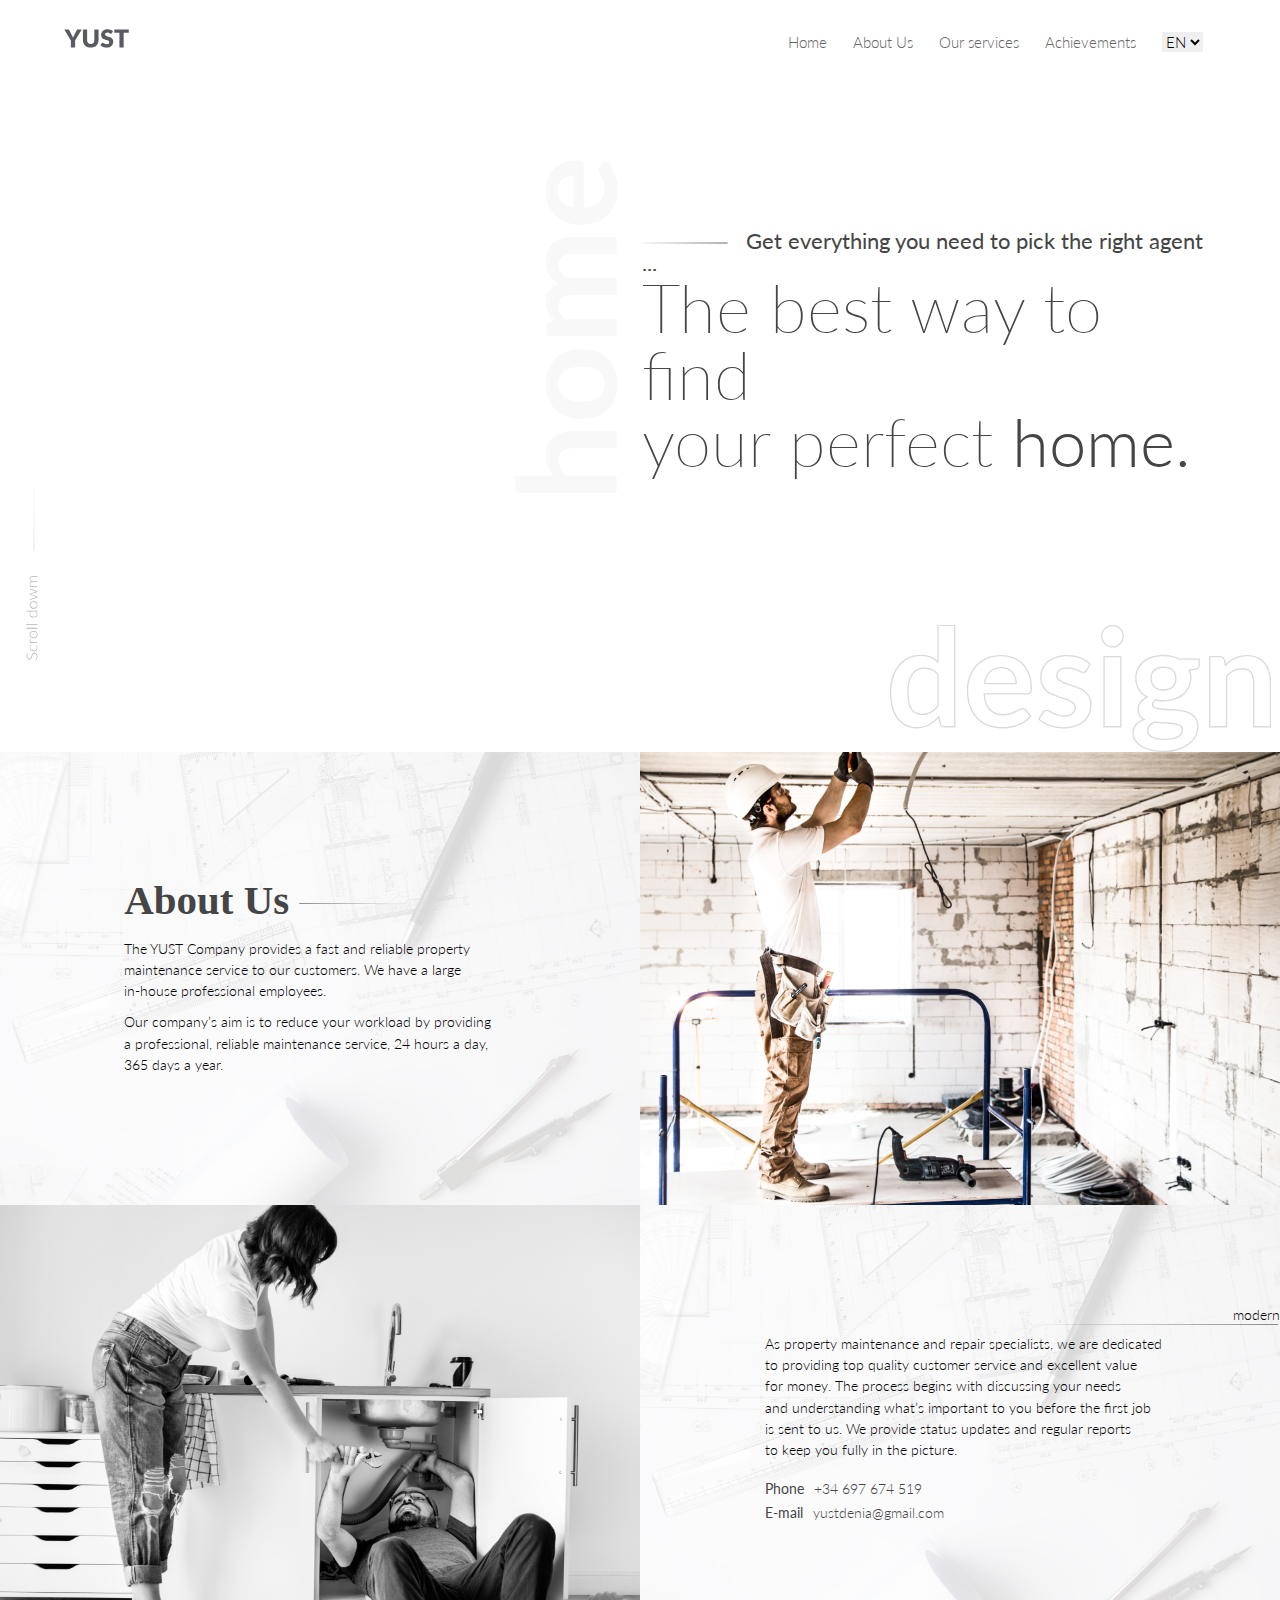
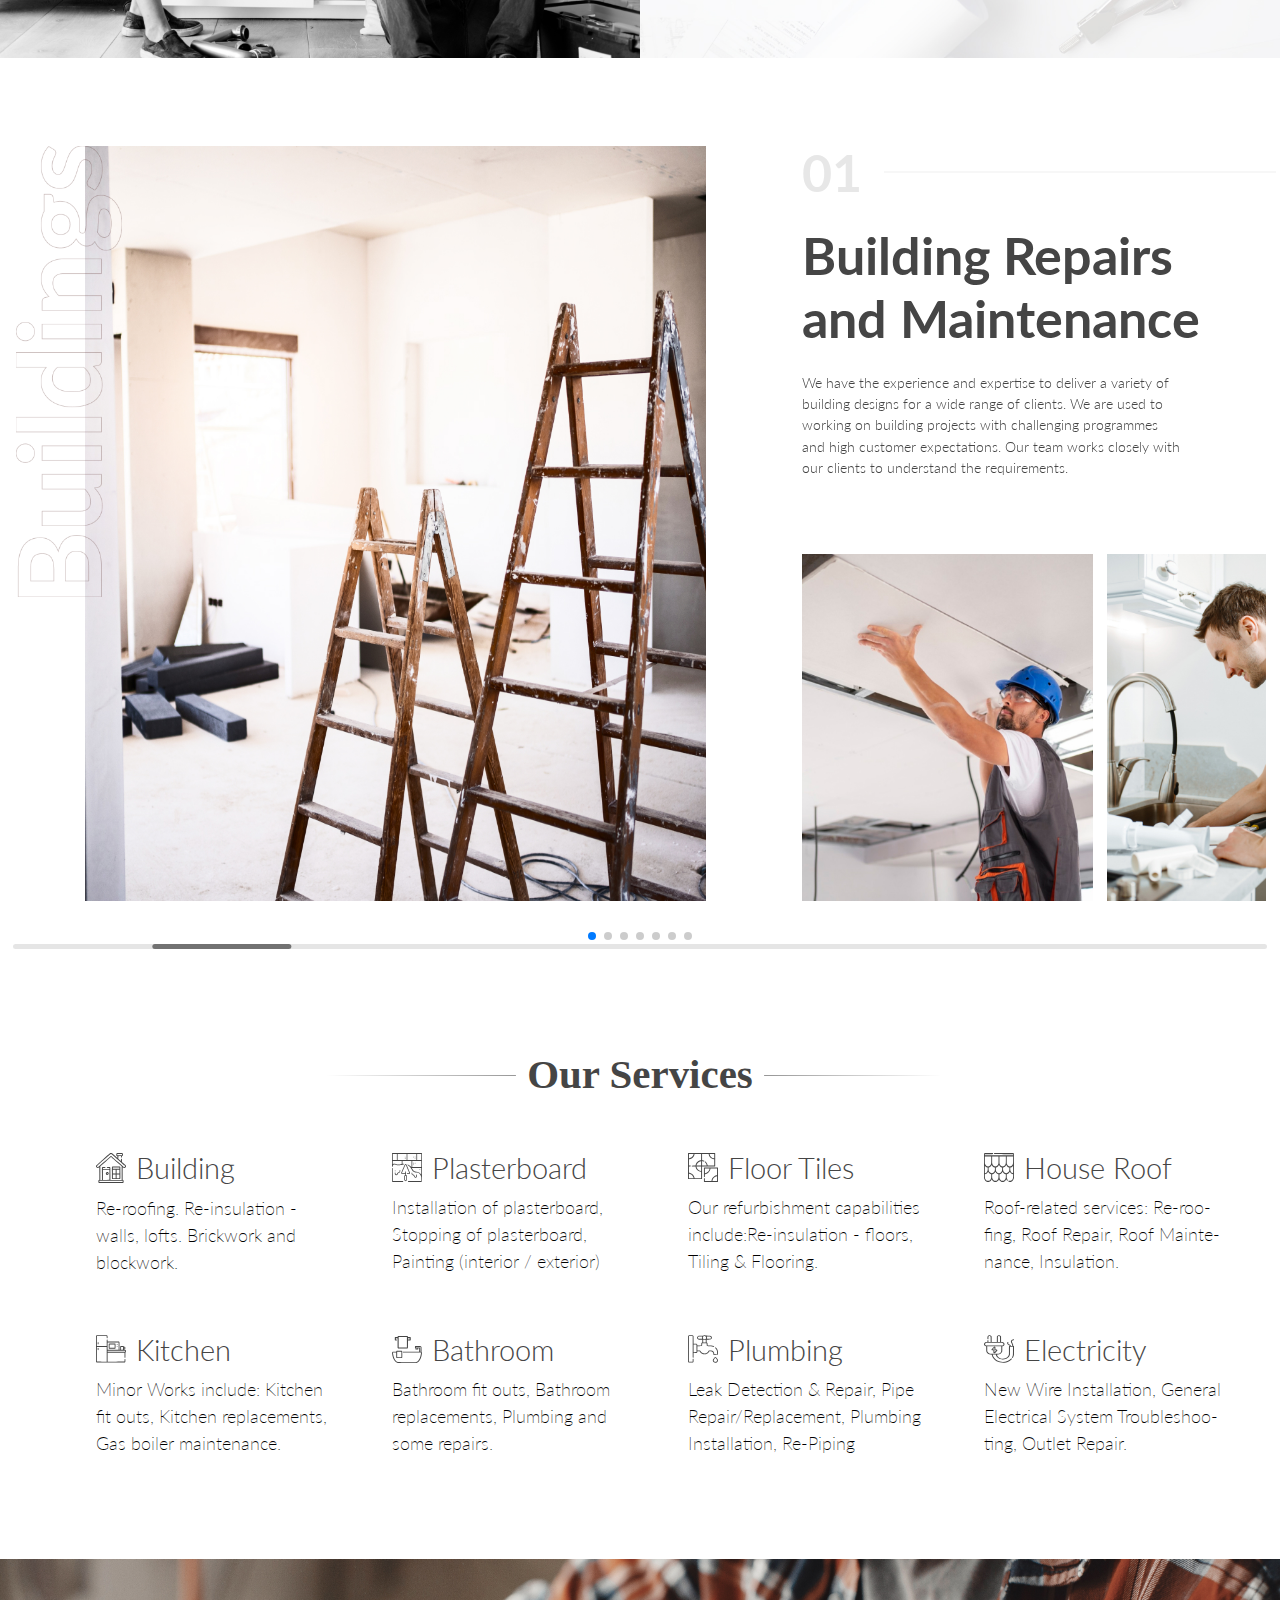
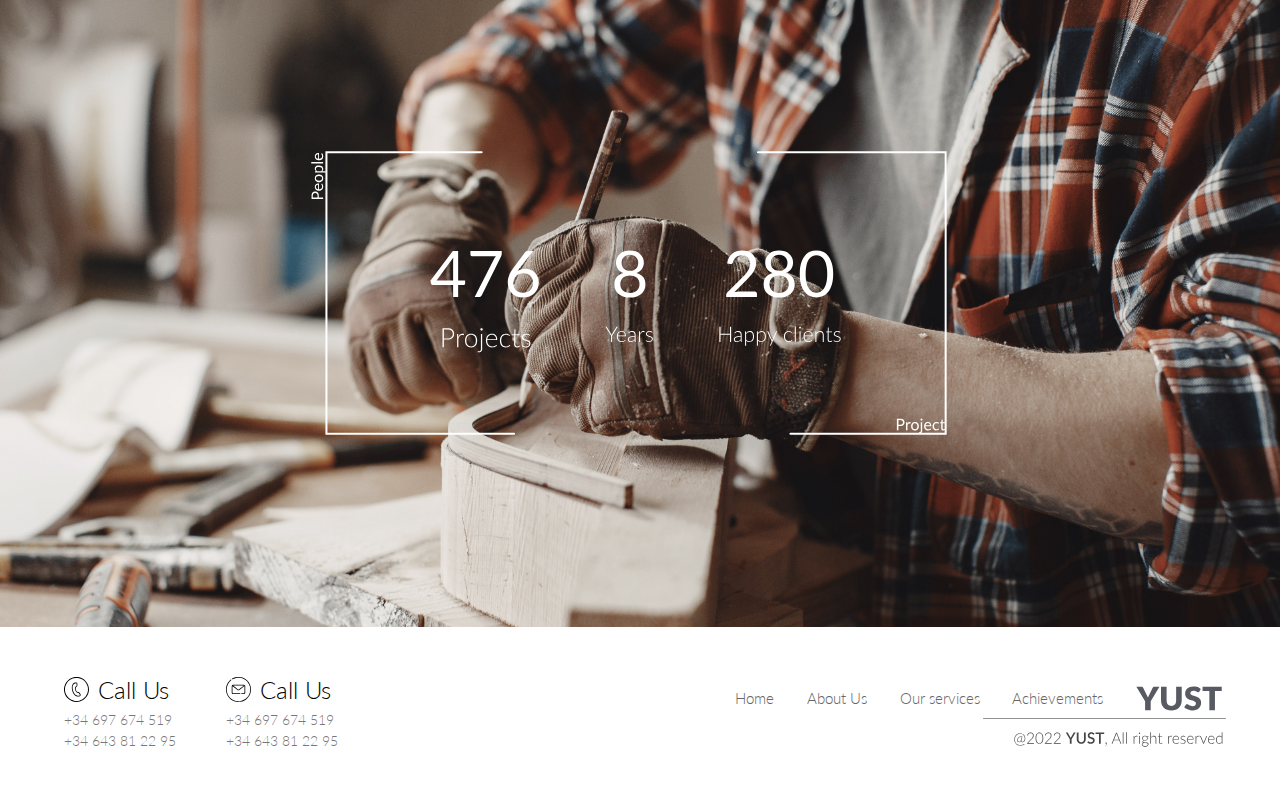
==== commit 56345cca: "Add files via upload" ====
--- a/index.html
+++ b/index.html
@@ -1,15 +1,20 @@
 <!DOCTYPE html>
 <html lang="en">
+
 <head>
     <meta charset="UTF-8">
     <meta http-equiv="X-UA-Compatible" content="IE=edge">
     <meta name="viewport" content="width=device-width, initial-scale=1.0">
     <link rel="stylesheet" href="css/style.css">
     <link rel="preconnect" href="https://fonts.googleapis.com">
-<link rel="preconnect" href="https://fonts.gstatic.com" crossorigin>
-<link href="https://fonts.googleapis.com/css2?family=Lato:wght@100;275;300;400;700;900&display=swap" rel="stylesheet">
+    <link rel="preconnect" href="https://fonts.gstatic.com" crossorigin>
+    <link href="https://fonts.googleapis.com/css2?family=Lato:wght@100;275;300;400;700;900&display=swap"
+        rel="stylesheet">
+    <link rel="stylesheet" href="https://unpkg.com/swiper@8/swiper-bundle.min.css" />
+
     <title>YUST</title>
 </head>
+
 <body>
     <!-- HEADER ---------------------------------------->
     <header>
@@ -46,7 +51,9 @@
                     <div class="main_page_text">
                         <img class="home_text" src="img/home.svg" alt="">
                         <div class="main_text_block">
-                            <p class="page1_text1"><img class="main_line" src="img/Vector 10.svg" alt=""><span class="maintext1_span"> Get everything you need to pick the right agent ...</span></p>
+                            <p class="page1_text1"><img class="main_line" src="img/Vector 10.svg" alt=""><span
+                                    class="maintext1_span"> Get everything you need to pick the right agent ...</span>
+                            </p>
                             <p class="the_best_way">The best way to find </p>
                             <p class="your_home">your perfect <b class="bold_text"> home.</b></p>
                             <img class="design_text" src="img/design.svg" alt="">
@@ -54,13 +61,13 @@
                     </div>
                 </div>
             </div>
-    <!-- MAIN PAGE 2 ---------------------------------------->
+            <!-- MAIN PAGE 2 ---------------------------------------->
             <div class="main_block_2">
                 <div class="main_block_2_1">
                     <p class="text_page2_1">About Us<img class="page2_line" src="img/Vector 12.svg" alt=""></p>
                     <p class="text_page2_2">
                         The YUST Company provides a fast and reliable property <br>
-                         maintenance service to our customers. We have a large <br>
+                        maintenance service to our customers. We have a large <br>
                         in-house professional employees.
                     </p>
                     <p class="text_page2_3">
@@ -73,7 +80,7 @@
                     <img class="image_2_2" src="img/page2_2.jpg" alt="">
                 </div>
             </div>
-    <!-- MAIN PAGE 3 ---------------------------------------->
+            <!-- MAIN PAGE 3 ---------------------------------------->
             <div class="main_block_3">
                 <div class="main_block_3_1">
                     <img class="img3" src="img/page3_1.jpg" alt="">
@@ -83,47 +90,301 @@
                     <img src="img/page3line.svg" alt="" class="page3line">
                     <p class="page3hugetext">
                         As property maintenance and repair specialists, we are dedicated <br>
-                        to providing top quality customer service and excellent value  <br>
-                        for money. The process begins with discussing your needs  <br>
+                        to providing top quality customer service and excellent value <br>
+                        for money. The process begins with discussing your needs <br>
                         and understanding what’s important to you before the first job <br>
-                        is sent to us. We provide status updates and regular reports  <br>
+                        is sent to us. We provide status updates and regular reports <br>
                         to keep you fully in the picture.
                     </p>
                     <p class="contacts_page3"><b class="bold_page3">Phone</b>+34 697 674 519 </p>
                     <p class="contacts_page3"><b class="bold_page3">E-mail</b>yustdenia@gmail.com</p>
                 </div>
             </div>
-    <!-- Our Services ---------------------------------------->
-    <h2 class="our_servis_h2"><img class="left_line" src="img/leftline.svg" alt=""> Our Services <img class="right_line" src="img/right line.svg" alt=""></h2>
-    <!-- INFO BLOCK ---------------------------------------->
+            <!-- slider -->
+            <!-- Slider main container -->
+            <div class="swiper">
+                <!-- Additional required wrapper -->
+                <div class="swiper-wrapper">
+                    <!-- Slides -->
+                    <div class="swiper-slide">
+                        <div class="slider__item">
+                            <div class="two_pictures">
+                                <div class="bg-img">
+                                    <img class="bg-img__class" src="img/Buildings_1920.png" alt="">
+                                </div>
+                                <div class="big1">
+                                    <img class="bg-img__class1" src="img/S_1_1_1920.jpg" alt="">
+                                </div>
+                            </div>
+                            <div class="inner_slider1">
+                                <div class="heder_inner_slider1">
+                                    <div class="text01">01</div>
+                                    <img class="S_line__class" src="img/S_line_1920.svg" alt="">
+                                </div>
+                                <div class="inner_main-text__slider">
+                                    Building Repairs
+
+                                    <p>and Maintenance</p>
+                                </div>
+                                <div class="oftop__text-slider">
+                                    <span> We have the experience and expertise to deliver a variety of <br>
+                                        building designs for a wide range of clients. We are used to<br>
+                                        working on building projects with challenging programmes<br>
+                                        and high customer expectations. Our team works closely with<br>
+                                        our clients to understand the requirements.</span>
+                                </div>
+                                <div class="pictures__slider-small">
+
+                                    <img class="smal__1" src="img/S_1_2_1920.jpg" alt="">
+                                    <img class="smal__2" src="img/S_1_3_1920.jpg" alt="">
+                                </div>
+                            </div>
+                        </div>
+                    </div>
+
+
+                    <div class="swiper-slide">
+                        <div class="slider__item">
+                            <div class="two_pictures">
+                                <div class="bg-img">
+                                    <img class="bg-img__class" src="img/Plasterboard_1920.png" alt="">
+                                </div>
+                                <div class="big1">
+                                    <img class="bg-img__class1" src="img/S_2_1_1920.jpg" alt="">
+                                </div>
+                            </div>
+                            <div class="inner_slider1">
+                                <div class="heder_inner_slider1">
+                                    <div class="text01">02</div>
+                                    <img class="S_line__class" src="img/S_line_1920.svg" alt="">
+                                </div>
+                                <div class="inner_main-text__slider">
+                                    Plasterboard Wall, <br>
+                                     Ceiling Systems
+                                </div>
+                                <div class="oftop__text-slider">
+                                    <span> Plasterboard services include repair of ceilings, walls, but can <br> be used for interior or exterior finishing and several areas. <br>
+                                 Our company is also engaged in the installation of interior <br> walls and plasterboard ceilings for commercial and residential <br> construction.</span>
+                                </div>
+                                <div class="pictures__slider-small">
+
+                                    <img class="smal__1" src="img/S_2_2_1920.jpg" alt="">
+                                    <img class="smal__2" src="img/S_2_3_1920.jpg" alt="">
+                                </div>
+                            </div>
+                        </div>
+                    </div>
+
+                    <div class="swiper-slide">
+                        <div class="slider__item">
+                            <div class="two_pictures">
+                                <div class="bg-img">
+                                    <img class="bg-img__class" src="img/Minor works_1920.png" alt="">
+                                </div>
+                                <div class="big1">
+                                    <img class="bg-img__class1" src="img/S_3_1_1920.jpg" alt="">
+                                </div>
+                            </div>
+                            <div class="inner_slider1">
+                                <div class="heder_inner_slider1">
+                                    <div class="text01">03</div>
+                                    <img class="S_line__class" src="img/S_line_1920.svg" alt="">
+                                </div>
+                                <div class="inner_main-text__slider">
+                                    Kitchen - Repair <br>
+& Refresh (Bath)
+                                </div>
+                                <div class="oftop__text-slider">
+                                    <span> If you need a simple paint and stain or want to replace your <br> current cabinets, we always can  help you with it. Not only can <br> our team ensure your sink is working properly and fix repairs, <br> we are can work with you  to replace your sink and hardware <br> upgrading to a new one.</span>
+                                </div>
+                                <div class="pictures__slider-small">
+
+                                    <img class="smal__1" src="img/S_3_2_1920.jpg" alt="">
+                                    <img class="smal__2" src="img/S_3_3_1920.jpg" alt="">
+                                </div>
+                            </div>
+                        </div>
+
+                    </div>
+
+                    <div class="swiper-slide">
+                        <div class="slider__item">
+                            <div class="two_pictures">
+                                <div class="bg-img">
+                                    <img class="bg-img__class" src="img/Re--roofing_1920.png" alt="">
+                                </div>
+                                <div class="big1">
+                                    <img class="bg-img__class1" src="img/S_4_1_1920.jpg" alt="">
+                                </div>
+                            </div>
+                            <div class="inner_slider1">
+                                <div class="heder_inner_slider1">
+                                    <div class="text01">04</div>
+                                    <img class="S_line__class" src="img/S_line_1920.svg" alt="">
+                                </div>
+                                <div class="inner_main-text__slider">
+                                    Roofing Installation <br>
+                                     & Re-roofing
+                                </div>
+                                <div class="oftop__text-slider">
+                                    <span> YUST company  is a full-service roofing contractor with large <br> experience in roof maintenance, roof leak repair, roof-over, and <br> roof replacements. We also offer roof consulting services  for <br> our clients.
+                                        Also company is an authorized roofing contractor <br> to repair and install for all major roofing manufacturers.</span>
+                                </div>
+                                <div class="pictures__slider-small">
+
+                                    <img class="smal__1" src="img/S_4_2_1920.jpg" alt="">
+                                    <img class="smal__2" src="img/S_4_3_1920.jpg" alt="">
+                                </div>
+                            </div>
+                        </div>
+
+                    </div>
+
+                    <div class="swiper-slide">
+                        <div class="slider__item">
+                            <div class="two_pictures">
+                                <div class="bg-img">
+                                    <img class="bg-img__class" src="img/Florr Tiles_1920.png" alt="">
+                                </div>
+                                <div class="big1">
+                                    <img class="bg-img__class1" src="img/S_5_1_1920.jpg" alt="">
+                                </div>
+                            </div>
+                            <div class="inner_slider1">
+                                <div class="heder_inner_slider1">
+                                    <div class="text01">05</div>
+                                    <img class="S_line__class" src="img/S_line_1920.svg" alt="">
+                                </div>
+                                <div class="inner_main-text__slider">
+                                    Floor Tiles - Repair <br>
+                                    Installation
+                                </div>
+                                <div class="oftop__text-slider">
+                                    <span> YUST Company can help you with professional tiling services. <br> We have expert who will remove the old ones and place <br> the new with minimum hassle. Soon you will be able to enjoy your <br> newly tiled room or floor in any other room. The specialists will <br> make sure that you are content with the work they've done.</span>
+                                </div>
+                                <div class="pictures__slider-small">
+
+                                    <img class="smal__1" src="img/S_5_2_1920.jpg" alt="">
+                                    <img class="smal__2" src="img/S_5_3_1920.jpg" alt="">
+                                </div>
+                            </div>
+                        </div>
+
+                    </div>
+
+                    <div class="swiper-slide">
+                        <div class="slider__item">
+                            <div class="two_pictures">
+                                <div class="bg-img">
+                                    <img class="bg-img__class" src="img/Plumbing_1920.png" alt="">
+                                </div>
+                                <div class="big1">
+                                    <img class="bg-img__class1" src="img/S_6_1_1920.jpg" alt="">
+                                </div>
+                            </div>
+                            <div class="inner_slider1">
+                                <div class="heder_inner_slider1">
+                                    <div class="text01">06</div>
+                                    <img class="S_line__class" src="img/S_line_1920.svg" alt="">
+                                </div>
+                                <div class="inner_main-text__slider">
+                                    Pipe Installation <br>
+                                    Leak detection
+                                </div>
+                                <div class="oftop__text-slider">
+                                    <span> The function of your current plumbing system will be the most <br>
+                                    significant indicator of whether or not it’s time to repipe. <br> Contact our plumbing experts if you have some plumbing <br> problems. We can come out to your home or business for an <br> in-person consultation. </span>
+                                </div>
+                                <div class="pictures__slider-small">
+
+                                    <img class="smal__1" src="img/S_6_2_1920.jpg" alt="">
+                                    <img class="smal__2" src="img/S_6_3_1920.jpg" alt="">
+                                </div>
+                            </div>
+                        </div>
+
+                    </div>
+                    <div class="swiper-slide">
+
+                        <div class="slider__item">
+                            <div class="two_pictures">
+                                <div class="bg-img">
+                                    <img class="bg-img__class" src="img/Electricity_1920.png" alt="">
+                                </div>
+                                <div class="big1">
+                                    <img class="bg-img__class1" src="img/S_7_1_1920.jpg" alt="">
+                                </div>
+                            </div>
+                            <div class="inner_slider1">
+                                <div class="heder_inner_slider1">
+                                    <div class="text01">07</div>
+                                    <img class="S_line__class" src="img/S_line_1920.svg" alt="">
+                                </div>
+                                <div class="inner_main-text__slider">
+                                    Whole House <br> Rewiring  Services
+                                </div>
+                                <div class="oftop__text-slider">
+                                    <span> Rewiring your entire home is a major investment, which is why <br> choosing the right electrician is vital. You'll want a technician <br> who's experienced handling projects. Our electricians offer <br> safe, reliable, and high-quality whole home rewiring. When <br> homeowners need the right electrician they call YUST. </span>
+                                </div>
+                                <div class="pictures__slider-small">
+
+                                    <img class="smal__1" src="img/S_7_2_1920.jpg" alt="">
+                                    <img class="smal__2" src="img/S_7_3_1920.jpg" alt="">
+                                </div>
+                            </div>
+                        </div>
+                    </div>
+                    ...
+                </div>
+                <!-- If we need pagination -->
+                <div class="swiper-pagination swiper-pagination1"></div>
+
+                <!-- If we need navigation buttons -->
+                <!--  <div class="swiper-button-prev"></div>
+    <div class="swiper-button-next"></div> -->
+
+                <!-- If we need scrollbar -->
+                <div class="swiper-scrollbar"></div>
+            </div>
+
+
+
+            <!-- Our Services ---------------------------------------->
+            <h2 class="our_servis_h2"><img class="left_line" src="img/leftline.svg" alt=""> Our Services <img
+                    class="right_line" src="img/right line.svg" alt=""></h2>
+            <!-- INFO BLOCK ---------------------------------------->
             <div class="infomenu">
                 <div class="infomenu1">
                     <div class="info_mini_block">
-                        <img class="info_icon" src="img/ico1.svg" alt=""><p class="infoblock_name">Building</p>
+                        <img class="info_icon" src="img/ico1.svg" alt="">
+                        <p class="infoblock_name">Building</p>
                         <p class="infoblock_text">
                             Re-roofing. Re-insulation - <br>
-                             walls, lofts. Brickwork and <br>
-                              blockwork.
-                        </p>
-                    </div>
-                    <div class="info_mini_block">
-                        <img class="info_icon" src="img/ico2.svg" alt=""><p class="infoblock_name">Plasterboard</p>
+                            walls, lofts. Brickwork and <br>
+                            blockwork.
+                        </p>
+                    </div>
+                    <div class="info_mini_block">
+                        <img class="info_icon" src="img/ico2.svg" alt="">
+                        <p class="infoblock_name">Plasterboard</p>
                         <p class="infoblock_text">
                             Installation of plasterboard, <br>
-                             Stopping of plasterboard, <br>
-                              Painting (interior / exterior)
-                        </p>
-                    </div>
-                    <div class="info_mini_block">
-                        <img class="info_icon" src="img/ico3.svg" alt=""><p class="infoblock_name">Floor Tiles</p>
-                        <p class="infoblock_text">
-                            Our refurbishment capabilities  <br>
-                            include:Re-insulation - floors, <br> 
+                            Stopping of plasterboard, <br>
+                            Painting (interior / exterior)
+                        </p>
+                    </div>
+                    <div class="info_mini_block">
+                        <img class="info_icon" src="img/ico3.svg" alt="">
+                        <p class="infoblock_name">Floor Tiles</p>
+                        <p class="infoblock_text">
+                            Our refurbishment capabilities <br>
+                            include:Re-insulation - floors, <br>
                             Tiling & Flooring.
                         </p>
                     </div>
                     <div class="info_mini_block">
-                        <img class="info_icon" src="img/ico4.svg" alt=""><p class="infoblock_name">House Roof</p>
+                        <img class="info_icon" src="img/ico4.svg" alt="">
+                        <p class="infoblock_name">House Roof</p>
                         <p class="infoblock_text">
                             Roof-related services: Re-roo- <br> fing,
                             Roof Repair, Roof Mainte- <br> nance,
@@ -133,40 +394,44 @@
                 </div>
                 <div class="infomenu2">
                     <div class="info_mini_block">
-                        <img class="info_icon" src="img/ico5.svg" alt=""><p class="infoblock_name">Kitchen</p>
+                        <img class="info_icon" src="img/ico5.svg" alt="">
+                        <p class="infoblock_name">Kitchen</p>
                         <p class="infoblock_text">
                             Minor Works include: Kitchen <br>
                             fit outs, Kitchen replacements, <br>
-                             Gas boiler maintenance.
-                        </p>
-                    </div>
-                    <div class="info_mini_block">
-                        <img class="info_icon" src="img/ico6.svg" alt=""><p class="infoblock_name">Bathroom</p>
+                            Gas boiler maintenance.
+                        </p>
+                    </div>
+                    <div class="info_mini_block">
+                        <img class="info_icon" src="img/ico6.svg" alt="">
+                        <p class="infoblock_name">Bathroom</p>
                         <p class="infoblock_text">
                             Bathroom fit outs, Bathroom <br>
-                             replacements, Plumbing and <br>
-                              some repairs.
-                        </p>
-                    </div>
-                    <div class="info_mini_block">
-                        <img class="info_icon" src="img/ico7.svg" alt=""><p class="infoblock_name">Plumbing</p>
+                            replacements, Plumbing and <br>
+                            some repairs.
+                        </p>
+                    </div>
+                    <div class="info_mini_block">
+                        <img class="info_icon" src="img/ico7.svg" alt="">
+                        <p class="infoblock_name">Plumbing</p>
                         <p class="infoblock_text">
                             Leak Detection & Repair, Pipe <br>
-                             Repair/Replacement, Plumbing <br>
-                              Installation, Re-Piping
-                        </p>
-                    </div>
-                    <div class="info_mini_block">
-                        <img class="info_icon" src="img/ico8.svg" alt=""><p class="infoblock_name">Electricity</p>
-                        <p class="infoblock_text">
-                            New Wire Installation, General  <br>
+                            Repair/Replacement, Plumbing <br>
+                            Installation, Re-Piping
+                        </p>
+                    </div>
+                    <div class="info_mini_block">
+                        <img class="info_icon" src="img/ico8.svg" alt="">
+                        <p class="infoblock_name">Electricity</p>
+                        <p class="infoblock_text">
+                            New Wire Installation, General <br>
                             Electrical System Troubleshoo- <br>
                             ting, Outlet Repair.
                         </p>
                     </div>
                 </div>
             </div>
-    <!--UNDER INFO BLOCK ---------------------------------------->
+            <!--UNDER INFO BLOCK ---------------------------------------->
             <div class="statistic">
                 <img class="statistic_numbs" src="img/Group 240.svg" alt="">
             </div>
@@ -176,17 +441,19 @@
     <footer>
         <div class="footer_main">
             <div class="footer_miniblock1">
-                <img class="info_icon_foot" src="img/ico9.svg" alt=""><p class="foot_name"><span class="foot_span"> Call Us</span></p>
+                <img class="info_icon_foot" src="img/ico9.svg" alt="">
+                <p class="foot_name"><span class="foot_span"> Call Us</span></p>
                 <p class="foot_text">
                     +34 697 674 519 <br>
-                    +34 643 81 22 95 
+                    +34 643 81 22 95
                 </p>
             </div>
             <div class="footer_miniblock2">
-                <img class="info_icon_foot" src="img/ico10.svg" alt=""><p class="foot_name"><span class="foot_span"> Call Us</span></p>
+                <img class="info_icon_foot" src="img/ico10.svg" alt="">
+                <p class="foot_name"><span class="foot_span"> Call Us</span></p>
                 <p class="foot_text">
                     +34 697 674 519 <br>
-                    +34 643 81 22 95 
+                    +34 643 81 22 95
                 </p>
             </div>
             <div class="end_foot">
@@ -202,5 +469,9 @@
             </div>
         </div>
     </footer>
+
+    <script src="https://unpkg.com/swiper@8/swiper-bundle.min.js"></script>
+    <script src="js/script.js"></script>
 </body>
+
 </html>--- a/css/style.css
+++ b/css/style.css
@@ -253,6 +253,94 @@
 .bold_page3{
     padding-right: 2%;
 }
+/* slider */
+
+/* slider */
+.swiper {
+    width: 100%;
+    height: 100%;
+  }
+.swiper-wrapper {
+    margin-top:  5%;
+    margin-bottom: 2.5%;
+}
+.slider__item {
+    display: flex;
+    width: 100%;
+    margin-top: 1.8%;
+}
+.two_pictures {
+    display: flex;
+    width: 59.6%;
+}
+.inner_slider1 {
+    width: 40.4%;
+    margin-left: 7.5%;
+}
+.bg-img {
+    margin-left:2.25% ;
+    width: 15%;
+}
+.big1 {
+    margin-left: -5.25%;
+    z-index: -1;
+    width: 88%;
+}
+.bg-img__class {
+    width: 100%;
+}
+.bg-img__class1 {
+    width: 100%;
+  height: 100%;
+}
+.heder_inner_slider1{
+    display: flex;
+    width: 100%;
+}
+.text01 {
+    font-family: 'Lato';
+font-style: normal;
+font-weight: 700;
+font-size: 4.1vw;
+line-height: 100%;
+color: rgba(69, 69, 69, 0.13);
+}
+.S_line__class {
+    width: 82%;
+    margin-left: 4.6%;
+}
+.inner_main-text__slider {
+    font-family: 'Lato';
+font-style: normal;
+font-weight: 700;
+font-size: 4.1vw;
+line-height: 120%;
+color: #454545;
+margin-top: 5.5%;
+margin-bottom: 4.6%;
+}
+.oftop__text-slider {
+    font-family: 'Lato';
+font-style: normal;
+font-weight: 300;
+font-size: 1.1vw;
+line-height: 150%;
+color: #454545;
+margin-bottom: 16%;
+}
+.pictures__slider-small {
+    display: flex;
+    width: 100%;
+
+}
+.smal__1 {
+width: 61%;
+}
+.smal__2 {
+margin-left: 2.9%;
+width: 33.1%;
+} 
+
 
 
 /*-----OUR SERVISES------------------------------------------------------------*/
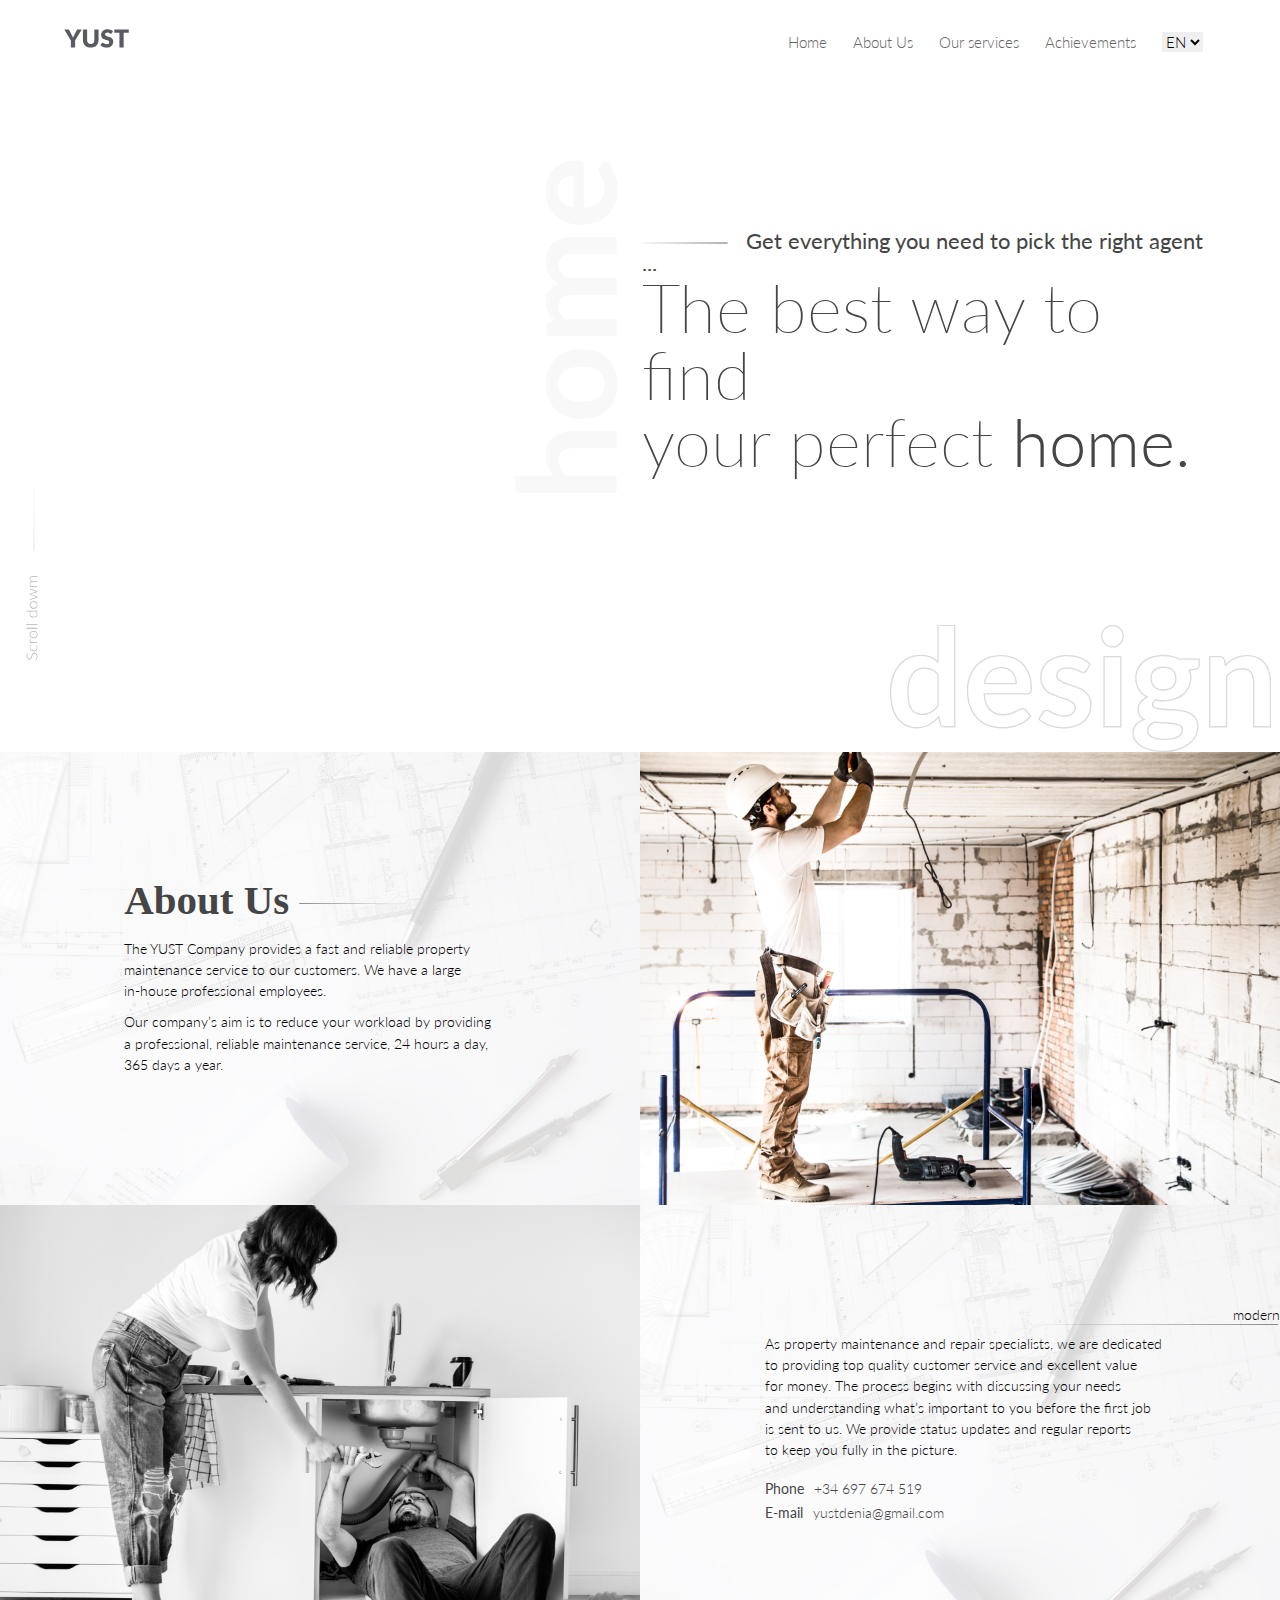
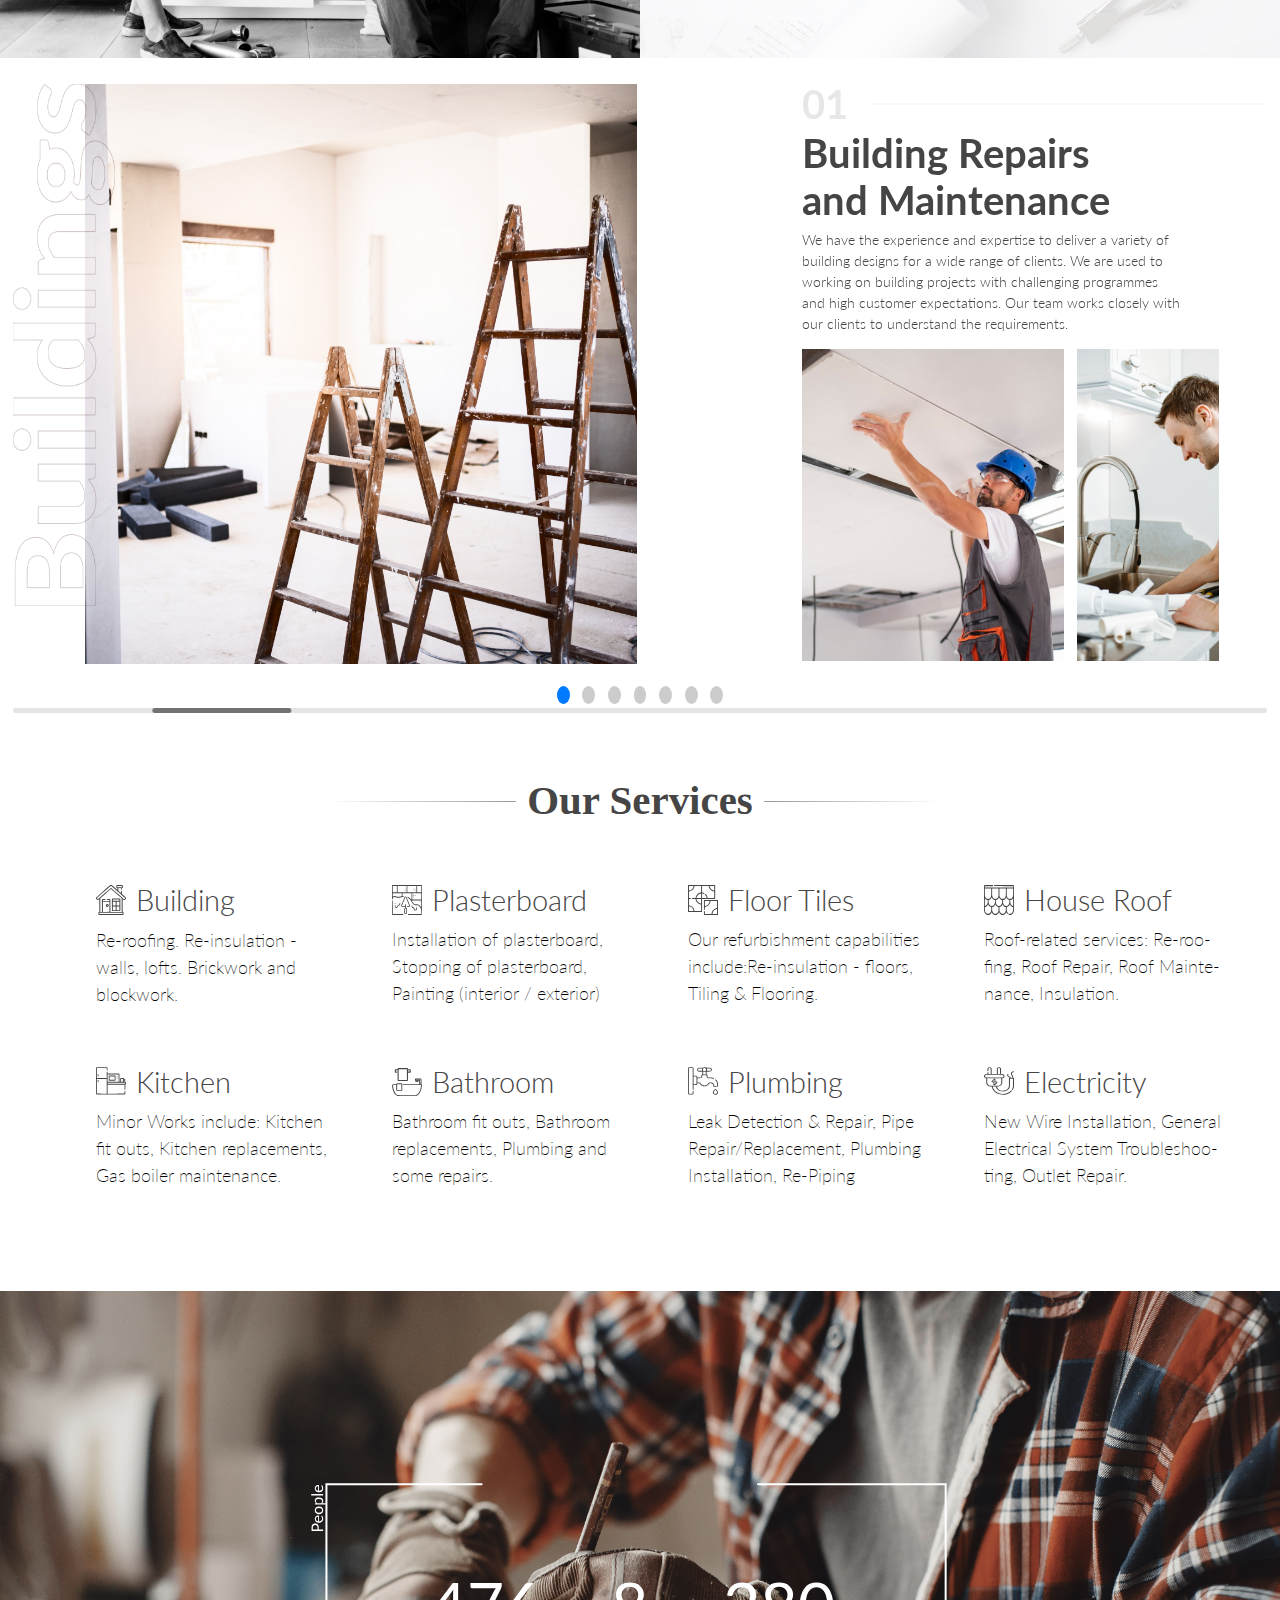
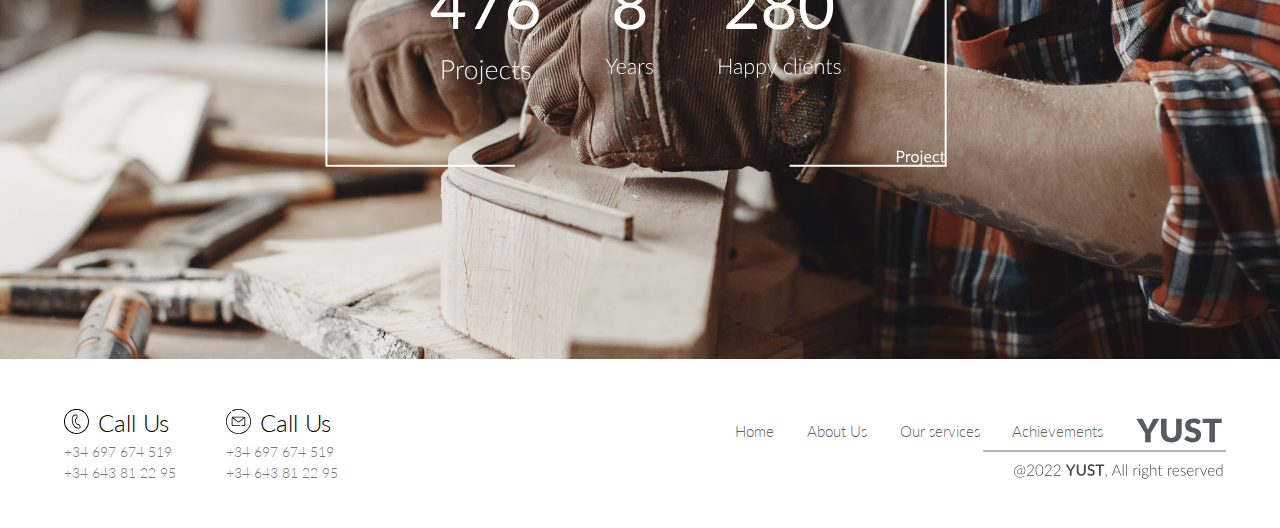
==== commit 903e6195: "Add files via upload" ====
--- a/index.html
+++ b/index.html
@@ -5,13 +5,13 @@
     <meta charset="UTF-8">
     <meta http-equiv="X-UA-Compatible" content="IE=edge">
     <meta name="viewport" content="width=device-width, initial-scale=1.0">
-    <link rel="stylesheet" href="css/style.css">
     <link rel="preconnect" href="https://fonts.googleapis.com">
     <link rel="preconnect" href="https://fonts.gstatic.com" crossorigin>
     <link href="https://fonts.googleapis.com/css2?family=Lato:wght@100;275;300;400;700;900&display=swap"
-        rel="stylesheet">
+    rel="stylesheet">
     <link rel="stylesheet" href="https://unpkg.com/swiper@8/swiper-bundle.min.css" />
-
+    <link rel="stylesheet" href="css/style.css">
+    
     <title>YUST</title>
 </head>
 
--- a/css/style.css
+++ b/css/style.css
@@ -253,24 +253,20 @@
 .bold_page3{
     padding-right: 2%;
 }
-/* slider */
 
 /* slider */
 .swiper {
     width: 100%;
-    height: 100%;
   }
 .swiper-wrapper {
-    margin-top:  5%;
-    margin-bottom: 2.5%;
+    margin-top:  2%;
+  margin-bottom: 4%;
 }
 .slider__item {
     display: flex;
     width: 100%;
-    margin-top: 1.8%;
 }
 .two_pictures {
-    display: flex;
     width: 59.6%;
 }
 .inner_slider1 {
@@ -278,20 +274,24 @@
     margin-left: 7.5%;
 }
 .bg-img {
-    margin-left:2.25% ;
-    width: 15%;
+    position: absolute;
+    margin-left:1% ;
+    width: 8%;
+    height: 100%;
+  
 }
 .big1 {
-    margin-left: -5.25%;
+    margin-left: 12%;
     z-index: -1;
-    width: 88%;
+    width: 87%;
+    
 }
 .bg-img__class {
     width: 100%;
+    height: 90%;
 }
 .bg-img__class1 {
-    width: 100%;
-  height: 100%;
+    width: 90%;
 }
 .heder_inner_slider1{
     display: flex;
@@ -301,7 +301,7 @@
     font-family: 'Lato';
 font-style: normal;
 font-weight: 700;
-font-size: 4.1vw;
+font-size: 3.1vw;
 line-height: 100%;
 color: rgba(69, 69, 69, 0.13);
 }
@@ -310,28 +310,27 @@
     margin-left: 4.6%;
 }
 .inner_main-text__slider {
-    font-family: 'Lato';
+font-family: 'Lato';
 font-style: normal;
 font-weight: 700;
-font-size: 4.1vw;
+font-size: 3.1vw;
 line-height: 120%;
 color: #454545;
-margin-top: 5.5%;
-margin-bottom: 4.6%;
+margin-top: 1%;
+margin-bottom: 1%;
 }
 .oftop__text-slider {
-    font-family: 'Lato';
+font-family: 'Lato';
 font-style: normal;
 font-weight: 300;
 font-size: 1.1vw;
 line-height: 150%;
 color: #454545;
-margin-bottom: 16%;
+margin-bottom: 3%;
 }
 .pictures__slider-small {
     display: flex;
-    width: 100%;
-
+    width: 90%;
 }
 .smal__1 {
 width: 61%;
@@ -341,13 +340,27 @@
 width: 33.1%;
 } 
 
+.swiper-pagination-bullet {
+    width: 1vw;
+   height: 2vh;
+
+}
+
+.swiper-horizontal>.swiper-pagination-bullets .swiper-pagination-bullet, .swiper-pagination-horizontal.swiper-pagination-bullets .swiper-pagination-bullet {
+    margin: 0 var(--swiper-pagination-bullet-horizontal-gap,0.5%);
+}
+.swiper-horizontal>.swiper-pagination-bullets, .swiper-pagination-bullets, .swiper-pagination-horizontal, .swiper-pagination-custom, .swiper-pagination-fraction {
+   min-height:3%;
+}
+
+
 
 
 /*-----OUR SERVISES------------------------------------------------------------*/
 
 
 .our_servis_h2{
-    padding: 8% 0 4.5% 0;
+    padding: 5% 0 5% 0;
     text-align: center;
     font-size: 3.2vw;
     font-family: Georgia, 'Times New Roman', Times, serif;
@@ -480,4 +493,10 @@
     margin-left: 60.5%;
     margin-top: 1%;
     width: 31%;
+}
+@media (max-width : 760px) {
+    .swiper-wrapper {
+        margin-bottom: 9%;
+    }
+    
 }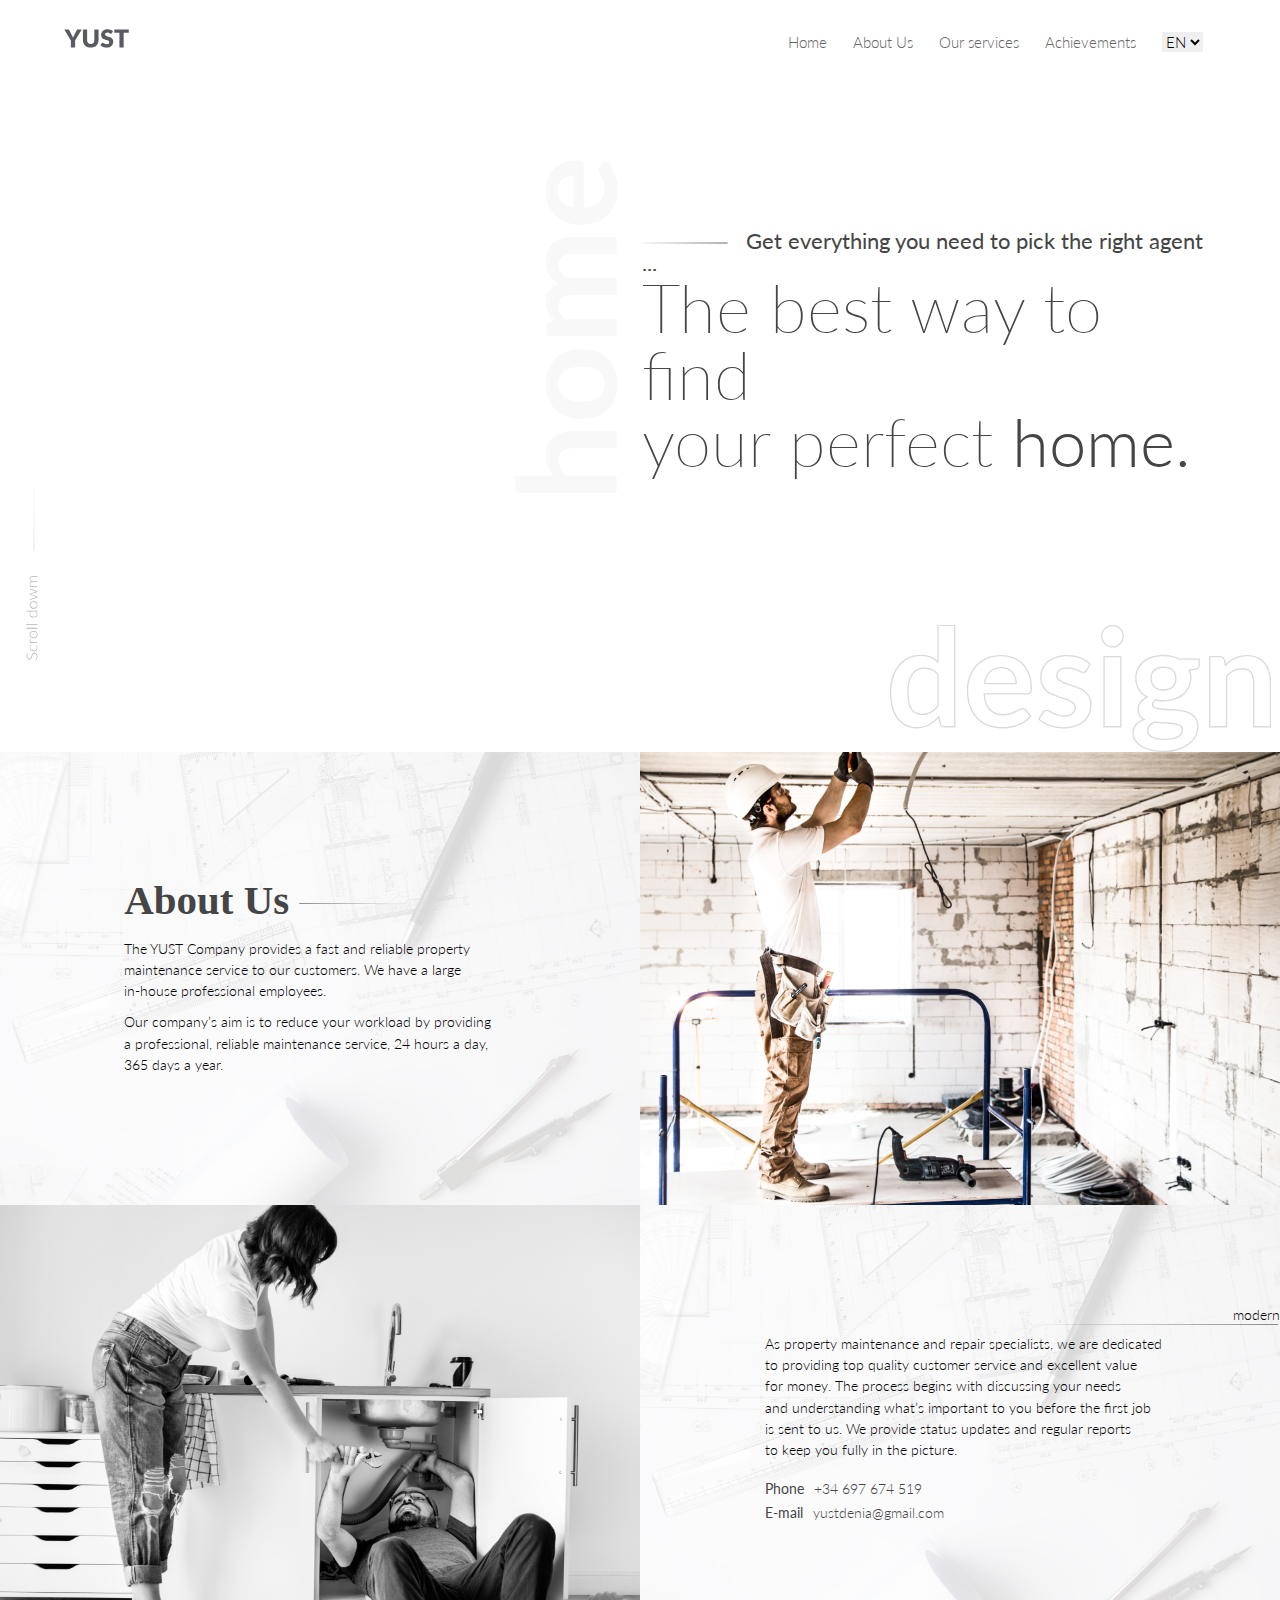
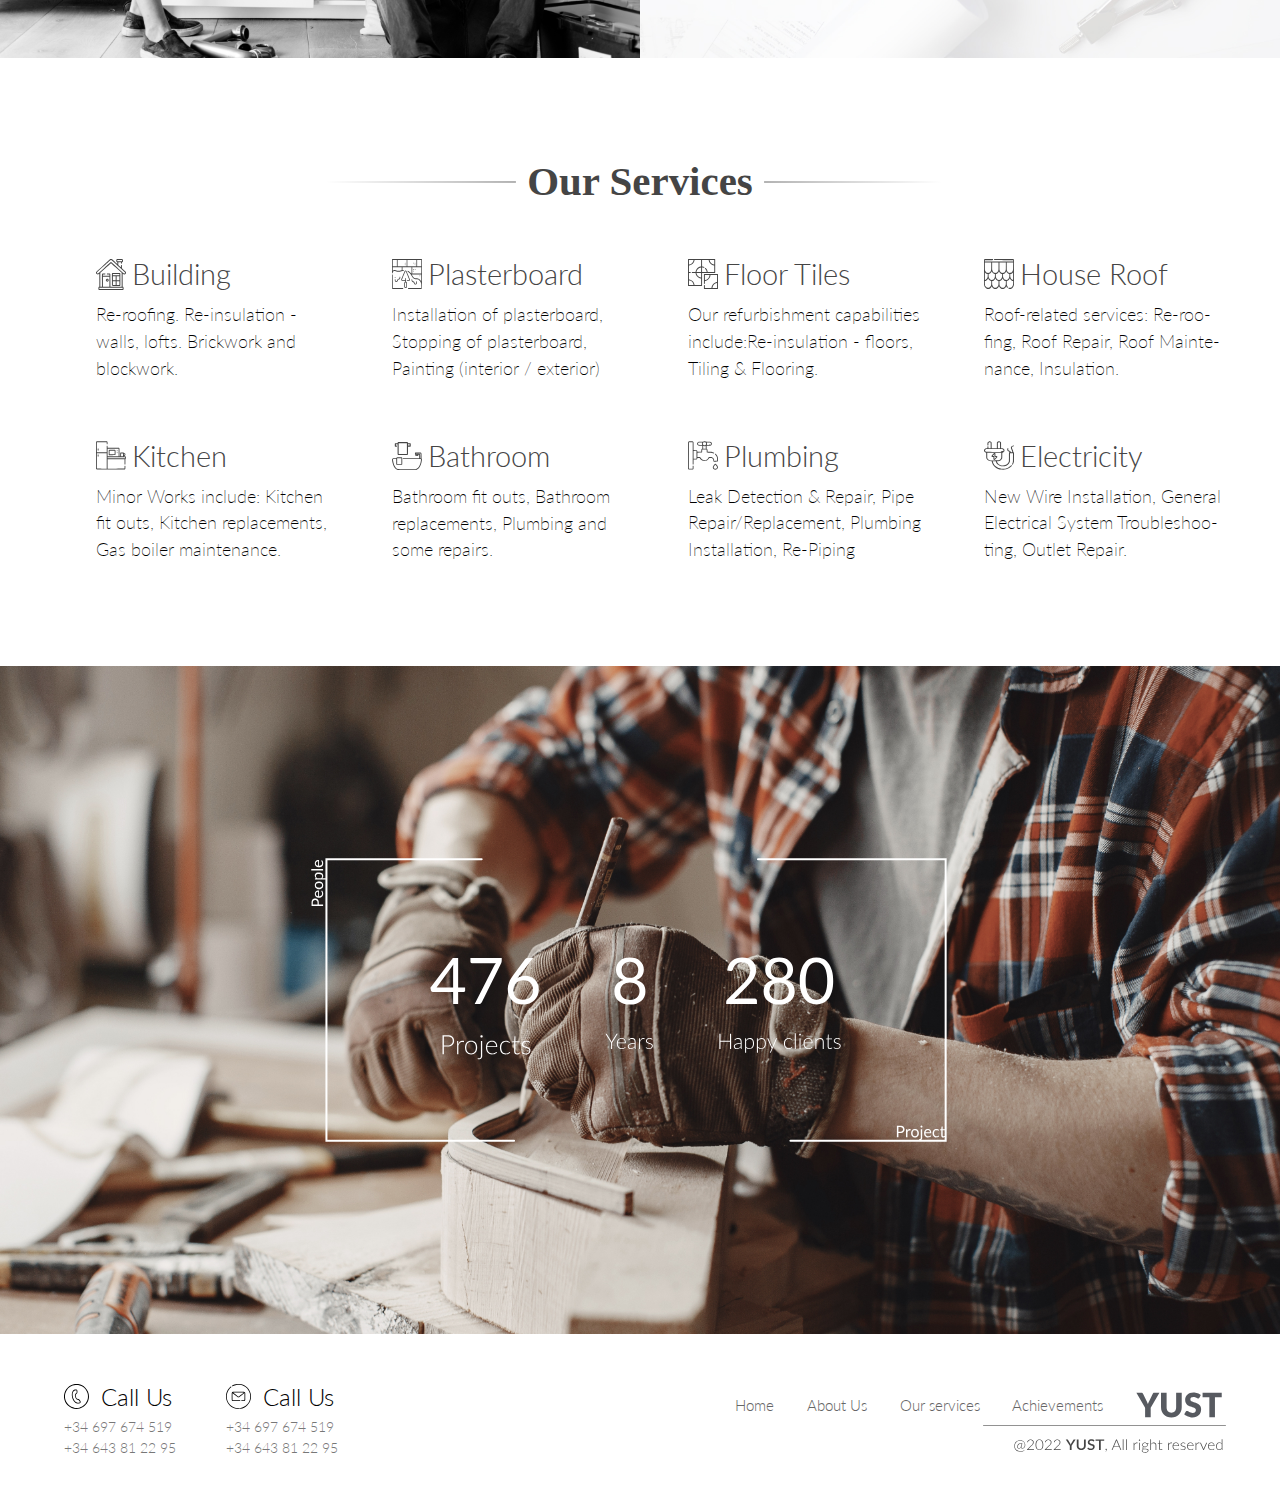
==== commit 1fdf34e7: "Add files via upload" ====
--- a/index.html
+++ b/index.html
@@ -1,20 +1,15 @@
 <!DOCTYPE html>
 <html lang="en">
-
 <head>
     <meta charset="UTF-8">
     <meta http-equiv="X-UA-Compatible" content="IE=edge">
     <meta name="viewport" content="width=device-width, initial-scale=1.0">
+    <link rel="stylesheet" href="css/style.css">
     <link rel="preconnect" href="https://fonts.googleapis.com">
-    <link rel="preconnect" href="https://fonts.gstatic.com" crossorigin>
-    <link href="https://fonts.googleapis.com/css2?family=Lato:wght@100;275;300;400;700;900&display=swap"
-    rel="stylesheet">
-    <link rel="stylesheet" href="https://unpkg.com/swiper@8/swiper-bundle.min.css" />
-    <link rel="stylesheet" href="css/style.css">
-    
+<link rel="preconnect" href="https://fonts.gstatic.com" crossorigin>
+<link href="https://fonts.googleapis.com/css2?family=Lato:wght@100;275;300;400;700;900&display=swap" rel="stylesheet">
     <title>YUST</title>
 </head>
-
 <body>
     <!-- HEADER ---------------------------------------->
     <header>
@@ -51,9 +46,7 @@
                     <div class="main_page_text">
                         <img class="home_text" src="img/home.svg" alt="">
                         <div class="main_text_block">
-                            <p class="page1_text1"><img class="main_line" src="img/Vector 10.svg" alt=""><span
-                                    class="maintext1_span"> Get everything you need to pick the right agent ...</span>
-                            </p>
+                            <p class="page1_text1"><img class="main_line" src="img/Vector 10.svg" alt=""><span class="maintext1_span"> Get everything you need to pick the right agent ...</span></p>
                             <p class="the_best_way">The best way to find </p>
                             <p class="your_home">your perfect <b class="bold_text"> home.</b></p>
                             <img class="design_text" src="img/design.svg" alt="">
@@ -61,13 +54,13 @@
                     </div>
                 </div>
             </div>
-            <!-- MAIN PAGE 2 ---------------------------------------->
+    <!-- MAIN PAGE 2 ---------------------------------------->
             <div class="main_block_2">
                 <div class="main_block_2_1">
                     <p class="text_page2_1">About Us<img class="page2_line" src="img/Vector 12.svg" alt=""></p>
                     <p class="text_page2_2">
                         The YUST Company provides a fast and reliable property <br>
-                        maintenance service to our customers. We have a large <br>
+                         maintenance service to our customers. We have a large <br>
                         in-house professional employees.
                     </p>
                     <p class="text_page2_3">
@@ -80,7 +73,7 @@
                     <img class="image_2_2" src="img/page2_2.jpg" alt="">
                 </div>
             </div>
-            <!-- MAIN PAGE 3 ---------------------------------------->
+    <!-- MAIN PAGE 3 ---------------------------------------->
             <div class="main_block_3">
                 <div class="main_block_3_1">
                     <img class="img3" src="img/page3_1.jpg" alt="">
@@ -90,301 +83,47 @@
                     <img src="img/page3line.svg" alt="" class="page3line">
                     <p class="page3hugetext">
                         As property maintenance and repair specialists, we are dedicated <br>
-                        to providing top quality customer service and excellent value <br>
-                        for money. The process begins with discussing your needs <br>
+                        to providing top quality customer service and excellent value  <br>
+                        for money. The process begins with discussing your needs  <br>
                         and understanding what’s important to you before the first job <br>
-                        is sent to us. We provide status updates and regular reports <br>
+                        is sent to us. We provide status updates and regular reports  <br>
                         to keep you fully in the picture.
                     </p>
                     <p class="contacts_page3"><b class="bold_page3">Phone</b>+34 697 674 519 </p>
                     <p class="contacts_page3"><b class="bold_page3">E-mail</b>yustdenia@gmail.com</p>
                 </div>
             </div>
-            <!-- slider -->
-            <!-- Slider main container -->
-            <div class="swiper">
-                <!-- Additional required wrapper -->
-                <div class="swiper-wrapper">
-                    <!-- Slides -->
-                    <div class="swiper-slide">
-                        <div class="slider__item">
-                            <div class="two_pictures">
-                                <div class="bg-img">
-                                    <img class="bg-img__class" src="img/Buildings_1920.png" alt="">
-                                </div>
-                                <div class="big1">
-                                    <img class="bg-img__class1" src="img/S_1_1_1920.jpg" alt="">
-                                </div>
-                            </div>
-                            <div class="inner_slider1">
-                                <div class="heder_inner_slider1">
-                                    <div class="text01">01</div>
-                                    <img class="S_line__class" src="img/S_line_1920.svg" alt="">
-                                </div>
-                                <div class="inner_main-text__slider">
-                                    Building Repairs
-
-                                    <p>and Maintenance</p>
-                                </div>
-                                <div class="oftop__text-slider">
-                                    <span> We have the experience and expertise to deliver a variety of <br>
-                                        building designs for a wide range of clients. We are used to<br>
-                                        working on building projects with challenging programmes<br>
-                                        and high customer expectations. Our team works closely with<br>
-                                        our clients to understand the requirements.</span>
-                                </div>
-                                <div class="pictures__slider-small">
-
-                                    <img class="smal__1" src="img/S_1_2_1920.jpg" alt="">
-                                    <img class="smal__2" src="img/S_1_3_1920.jpg" alt="">
-                                </div>
-                            </div>
-                        </div>
-                    </div>
-
-
-                    <div class="swiper-slide">
-                        <div class="slider__item">
-                            <div class="two_pictures">
-                                <div class="bg-img">
-                                    <img class="bg-img__class" src="img/Plasterboard_1920.png" alt="">
-                                </div>
-                                <div class="big1">
-                                    <img class="bg-img__class1" src="img/S_2_1_1920.jpg" alt="">
-                                </div>
-                            </div>
-                            <div class="inner_slider1">
-                                <div class="heder_inner_slider1">
-                                    <div class="text01">02</div>
-                                    <img class="S_line__class" src="img/S_line_1920.svg" alt="">
-                                </div>
-                                <div class="inner_main-text__slider">
-                                    Plasterboard Wall, <br>
-                                     Ceiling Systems
-                                </div>
-                                <div class="oftop__text-slider">
-                                    <span> Plasterboard services include repair of ceilings, walls, but can <br> be used for interior or exterior finishing and several areas. <br>
-                                 Our company is also engaged in the installation of interior <br> walls and plasterboard ceilings for commercial and residential <br> construction.</span>
-                                </div>
-                                <div class="pictures__slider-small">
-
-                                    <img class="smal__1" src="img/S_2_2_1920.jpg" alt="">
-                                    <img class="smal__2" src="img/S_2_3_1920.jpg" alt="">
-                                </div>
-                            </div>
-                        </div>
-                    </div>
-
-                    <div class="swiper-slide">
-                        <div class="slider__item">
-                            <div class="two_pictures">
-                                <div class="bg-img">
-                                    <img class="bg-img__class" src="img/Minor works_1920.png" alt="">
-                                </div>
-                                <div class="big1">
-                                    <img class="bg-img__class1" src="img/S_3_1_1920.jpg" alt="">
-                                </div>
-                            </div>
-                            <div class="inner_slider1">
-                                <div class="heder_inner_slider1">
-                                    <div class="text01">03</div>
-                                    <img class="S_line__class" src="img/S_line_1920.svg" alt="">
-                                </div>
-                                <div class="inner_main-text__slider">
-                                    Kitchen - Repair <br>
-& Refresh (Bath)
-                                </div>
-                                <div class="oftop__text-slider">
-                                    <span> If you need a simple paint and stain or want to replace your <br> current cabinets, we always can  help you with it. Not only can <br> our team ensure your sink is working properly and fix repairs, <br> we are can work with you  to replace your sink and hardware <br> upgrading to a new one.</span>
-                                </div>
-                                <div class="pictures__slider-small">
-
-                                    <img class="smal__1" src="img/S_3_2_1920.jpg" alt="">
-                                    <img class="smal__2" src="img/S_3_3_1920.jpg" alt="">
-                                </div>
-                            </div>
-                        </div>
-
-                    </div>
-
-                    <div class="swiper-slide">
-                        <div class="slider__item">
-                            <div class="two_pictures">
-                                <div class="bg-img">
-                                    <img class="bg-img__class" src="img/Re--roofing_1920.png" alt="">
-                                </div>
-                                <div class="big1">
-                                    <img class="bg-img__class1" src="img/S_4_1_1920.jpg" alt="">
-                                </div>
-                            </div>
-                            <div class="inner_slider1">
-                                <div class="heder_inner_slider1">
-                                    <div class="text01">04</div>
-                                    <img class="S_line__class" src="img/S_line_1920.svg" alt="">
-                                </div>
-                                <div class="inner_main-text__slider">
-                                    Roofing Installation <br>
-                                     & Re-roofing
-                                </div>
-                                <div class="oftop__text-slider">
-                                    <span> YUST company  is a full-service roofing contractor with large <br> experience in roof maintenance, roof leak repair, roof-over, and <br> roof replacements. We also offer roof consulting services  for <br> our clients.
-                                        Also company is an authorized roofing contractor <br> to repair and install for all major roofing manufacturers.</span>
-                                </div>
-                                <div class="pictures__slider-small">
-
-                                    <img class="smal__1" src="img/S_4_2_1920.jpg" alt="">
-                                    <img class="smal__2" src="img/S_4_3_1920.jpg" alt="">
-                                </div>
-                            </div>
-                        </div>
-
-                    </div>
-
-                    <div class="swiper-slide">
-                        <div class="slider__item">
-                            <div class="two_pictures">
-                                <div class="bg-img">
-                                    <img class="bg-img__class" src="img/Florr Tiles_1920.png" alt="">
-                                </div>
-                                <div class="big1">
-                                    <img class="bg-img__class1" src="img/S_5_1_1920.jpg" alt="">
-                                </div>
-                            </div>
-                            <div class="inner_slider1">
-                                <div class="heder_inner_slider1">
-                                    <div class="text01">05</div>
-                                    <img class="S_line__class" src="img/S_line_1920.svg" alt="">
-                                </div>
-                                <div class="inner_main-text__slider">
-                                    Floor Tiles - Repair <br>
-                                    Installation
-                                </div>
-                                <div class="oftop__text-slider">
-                                    <span> YUST Company can help you with professional tiling services. <br> We have expert who will remove the old ones and place <br> the new with minimum hassle. Soon you will be able to enjoy your <br> newly tiled room or floor in any other room. The specialists will <br> make sure that you are content with the work they've done.</span>
-                                </div>
-                                <div class="pictures__slider-small">
-
-                                    <img class="smal__1" src="img/S_5_2_1920.jpg" alt="">
-                                    <img class="smal__2" src="img/S_5_3_1920.jpg" alt="">
-                                </div>
-                            </div>
-                        </div>
-
-                    </div>
-
-                    <div class="swiper-slide">
-                        <div class="slider__item">
-                            <div class="two_pictures">
-                                <div class="bg-img">
-                                    <img class="bg-img__class" src="img/Plumbing_1920.png" alt="">
-                                </div>
-                                <div class="big1">
-                                    <img class="bg-img__class1" src="img/S_6_1_1920.jpg" alt="">
-                                </div>
-                            </div>
-                            <div class="inner_slider1">
-                                <div class="heder_inner_slider1">
-                                    <div class="text01">06</div>
-                                    <img class="S_line__class" src="img/S_line_1920.svg" alt="">
-                                </div>
-                                <div class="inner_main-text__slider">
-                                    Pipe Installation <br>
-                                    Leak detection
-                                </div>
-                                <div class="oftop__text-slider">
-                                    <span> The function of your current plumbing system will be the most <br>
-                                    significant indicator of whether or not it’s time to repipe. <br> Contact our plumbing experts if you have some plumbing <br> problems. We can come out to your home or business for an <br> in-person consultation. </span>
-                                </div>
-                                <div class="pictures__slider-small">
-
-                                    <img class="smal__1" src="img/S_6_2_1920.jpg" alt="">
-                                    <img class="smal__2" src="img/S_6_3_1920.jpg" alt="">
-                                </div>
-                            </div>
-                        </div>
-
-                    </div>
-                    <div class="swiper-slide">
-
-                        <div class="slider__item">
-                            <div class="two_pictures">
-                                <div class="bg-img">
-                                    <img class="bg-img__class" src="img/Electricity_1920.png" alt="">
-                                </div>
-                                <div class="big1">
-                                    <img class="bg-img__class1" src="img/S_7_1_1920.jpg" alt="">
-                                </div>
-                            </div>
-                            <div class="inner_slider1">
-                                <div class="heder_inner_slider1">
-                                    <div class="text01">07</div>
-                                    <img class="S_line__class" src="img/S_line_1920.svg" alt="">
-                                </div>
-                                <div class="inner_main-text__slider">
-                                    Whole House <br> Rewiring  Services
-                                </div>
-                                <div class="oftop__text-slider">
-                                    <span> Rewiring your entire home is a major investment, which is why <br> choosing the right electrician is vital. You'll want a technician <br> who's experienced handling projects. Our electricians offer <br> safe, reliable, and high-quality whole home rewiring. When <br> homeowners need the right electrician they call YUST. </span>
-                                </div>
-                                <div class="pictures__slider-small">
-
-                                    <img class="smal__1" src="img/S_7_2_1920.jpg" alt="">
-                                    <img class="smal__2" src="img/S_7_3_1920.jpg" alt="">
-                                </div>
-                            </div>
-                        </div>
-                    </div>
-                    ...
-                </div>
-                <!-- If we need pagination -->
-                <div class="swiper-pagination swiper-pagination1"></div>
-
-                <!-- If we need navigation buttons -->
-                <!--  <div class="swiper-button-prev"></div>
-    <div class="swiper-button-next"></div> -->
-
-                <!-- If we need scrollbar -->
-                <div class="swiper-scrollbar"></div>
-            </div>
-
-
-
-            <!-- Our Services ---------------------------------------->
-            <h2 class="our_servis_h2"><img class="left_line" src="img/leftline.svg" alt=""> Our Services <img
-                    class="right_line" src="img/right line.svg" alt=""></h2>
-            <!-- INFO BLOCK ---------------------------------------->
+    <!-- Our Services ---------------------------------------->
+    <h2 class="our_servis_h2"><img class="left_line" src="img/leftline.svg" alt=""> Our Services <img class="right_line" src="img/right line.svg" alt=""></h2>
+    <!-- INFO BLOCK ---------------------------------------->
             <div class="infomenu">
                 <div class="infomenu1">
                     <div class="info_mini_block">
-                        <img class="info_icon" src="img/ico1.svg" alt="">
-                        <p class="infoblock_name">Building</p>
+                        <img class="info_icon" src="img/ico1.svg" alt=""><p class="infoblock_name">Building</p>
                         <p class="infoblock_text">
                             Re-roofing. Re-insulation - <br>
-                            walls, lofts. Brickwork and <br>
-                            blockwork.
-                        </p>
-                    </div>
-                    <div class="info_mini_block">
-                        <img class="info_icon" src="img/ico2.svg" alt="">
-                        <p class="infoblock_name">Plasterboard</p>
+                             walls, lofts. Brickwork and <br>
+                              blockwork.
+                        </p>
+                    </div>
+                    <div class="info_mini_block">
+                        <img class="info_icon" src="img/ico2.svg" alt=""><p class="infoblock_name">Plasterboard</p>
                         <p class="infoblock_text">
                             Installation of plasterboard, <br>
-                            Stopping of plasterboard, <br>
-                            Painting (interior / exterior)
-                        </p>
-                    </div>
-                    <div class="info_mini_block">
-                        <img class="info_icon" src="img/ico3.svg" alt="">
-                        <p class="infoblock_name">Floor Tiles</p>
-                        <p class="infoblock_text">
-                            Our refurbishment capabilities <br>
-                            include:Re-insulation - floors, <br>
+                             Stopping of plasterboard, <br>
+                              Painting (interior / exterior)
+                        </p>
+                    </div>
+                    <div class="info_mini_block">
+                        <img class="info_icon" src="img/ico3.svg" alt=""><p class="infoblock_name">Floor Tiles</p>
+                        <p class="infoblock_text">
+                            Our refurbishment capabilities  <br>
+                            include:Re-insulation - floors, <br> 
                             Tiling & Flooring.
                         </p>
                     </div>
                     <div class="info_mini_block">
-                        <img class="info_icon" src="img/ico4.svg" alt="">
-                        <p class="infoblock_name">House Roof</p>
+                        <img class="info_icon" src="img/ico4.svg" alt=""><p class="infoblock_name">House Roof</p>
                         <p class="infoblock_text">
                             Roof-related services: Re-roo- <br> fing,
                             Roof Repair, Roof Mainte- <br> nance,
@@ -394,44 +133,40 @@
                 </div>
                 <div class="infomenu2">
                     <div class="info_mini_block">
-                        <img class="info_icon" src="img/ico5.svg" alt="">
-                        <p class="infoblock_name">Kitchen</p>
+                        <img class="info_icon" src="img/ico5.svg" alt=""><p class="infoblock_name">Kitchen</p>
                         <p class="infoblock_text">
                             Minor Works include: Kitchen <br>
                             fit outs, Kitchen replacements, <br>
-                            Gas boiler maintenance.
-                        </p>
-                    </div>
-                    <div class="info_mini_block">
-                        <img class="info_icon" src="img/ico6.svg" alt="">
-                        <p class="infoblock_name">Bathroom</p>
+                             Gas boiler maintenance.
+                        </p>
+                    </div>
+                    <div class="info_mini_block">
+                        <img class="info_icon" src="img/ico6.svg" alt=""><p class="infoblock_name">Bathroom</p>
                         <p class="infoblock_text">
                             Bathroom fit outs, Bathroom <br>
-                            replacements, Plumbing and <br>
-                            some repairs.
-                        </p>
-                    </div>
-                    <div class="info_mini_block">
-                        <img class="info_icon" src="img/ico7.svg" alt="">
-                        <p class="infoblock_name">Plumbing</p>
+                             replacements, Plumbing and <br>
+                              some repairs.
+                        </p>
+                    </div>
+                    <div class="info_mini_block">
+                        <img class="info_icon" src="img/ico7.svg" alt=""><p class="infoblock_name">Plumbing</p>
                         <p class="infoblock_text">
                             Leak Detection & Repair, Pipe <br>
-                            Repair/Replacement, Plumbing <br>
-                            Installation, Re-Piping
-                        </p>
-                    </div>
-                    <div class="info_mini_block">
-                        <img class="info_icon" src="img/ico8.svg" alt="">
-                        <p class="infoblock_name">Electricity</p>
-                        <p class="infoblock_text">
-                            New Wire Installation, General <br>
+                             Repair/Replacement, Plumbing <br>
+                              Installation, Re-Piping
+                        </p>
+                    </div>
+                    <div class="info_mini_block">
+                        <img class="info_icon" src="img/ico8.svg" alt=""><p class="infoblock_name">Electricity</p>
+                        <p class="infoblock_text">
+                            New Wire Installation, General  <br>
                             Electrical System Troubleshoo- <br>
                             ting, Outlet Repair.
                         </p>
                     </div>
                 </div>
             </div>
-            <!--UNDER INFO BLOCK ---------------------------------------->
+    <!--UNDER INFO BLOCK ---------------------------------------->
             <div class="statistic">
                 <img class="statistic_numbs" src="img/Group 240.svg" alt="">
             </div>
@@ -441,19 +176,17 @@
     <footer>
         <div class="footer_main">
             <div class="footer_miniblock1">
-                <img class="info_icon_foot" src="img/ico9.svg" alt="">
-                <p class="foot_name"><span class="foot_span"> Call Us</span></p>
+                <img class="info_icon_foot" src="img/ico9.svg" alt=""><p class="foot_name"><span class="foot_span"> Call Us</span></p>
                 <p class="foot_text">
                     +34 697 674 519 <br>
-                    +34 643 81 22 95
+                    +34 643 81 22 95 
                 </p>
             </div>
             <div class="footer_miniblock2">
-                <img class="info_icon_foot" src="img/ico10.svg" alt="">
-                <p class="foot_name"><span class="foot_span"> Call Us</span></p>
+                <img class="info_icon_foot" src="img/ico10.svg" alt=""><p class="foot_name"><span class="foot_span"> Call Us</span></p>
                 <p class="foot_text">
                     +34 697 674 519 <br>
-                    +34 643 81 22 95
+                    +34 643 81 22 95 
                 </p>
             </div>
             <div class="end_foot">
@@ -469,9 +202,5 @@
             </div>
         </div>
     </footer>
-
-    <script src="https://unpkg.com/swiper@8/swiper-bundle.min.js"></script>
-    <script src="js/script.js"></script>
 </body>
-
 </html>--- a/css/style.css
+++ b/css/style.css
@@ -254,113 +254,12 @@
     padding-right: 2%;
 }
 
-/* slider */
-.swiper {
-    width: 100%;
-  }
-.swiper-wrapper {
-    margin-top:  2%;
-  margin-bottom: 4%;
-}
-.slider__item {
-    display: flex;
-    width: 100%;
-}
-.two_pictures {
-    width: 59.6%;
-}
-.inner_slider1 {
-    width: 40.4%;
-    margin-left: 7.5%;
-}
-.bg-img {
-    position: absolute;
-    margin-left:1% ;
-    width: 8%;
-    height: 100%;
-  
-}
-.big1 {
-    margin-left: 12%;
-    z-index: -1;
-    width: 87%;
-    
-}
-.bg-img__class {
-    width: 100%;
-    height: 90%;
-}
-.bg-img__class1 {
-    width: 90%;
-}
-.heder_inner_slider1{
-    display: flex;
-    width: 100%;
-}
-.text01 {
-    font-family: 'Lato';
-font-style: normal;
-font-weight: 700;
-font-size: 3.1vw;
-line-height: 100%;
-color: rgba(69, 69, 69, 0.13);
-}
-.S_line__class {
-    width: 82%;
-    margin-left: 4.6%;
-}
-.inner_main-text__slider {
-font-family: 'Lato';
-font-style: normal;
-font-weight: 700;
-font-size: 3.1vw;
-line-height: 120%;
-color: #454545;
-margin-top: 1%;
-margin-bottom: 1%;
-}
-.oftop__text-slider {
-font-family: 'Lato';
-font-style: normal;
-font-weight: 300;
-font-size: 1.1vw;
-line-height: 150%;
-color: #454545;
-margin-bottom: 3%;
-}
-.pictures__slider-small {
-    display: flex;
-    width: 90%;
-}
-.smal__1 {
-width: 61%;
-}
-.smal__2 {
-margin-left: 2.9%;
-width: 33.1%;
-} 
-
-.swiper-pagination-bullet {
-    width: 1vw;
-   height: 2vh;
-
-}
-
-.swiper-horizontal>.swiper-pagination-bullets .swiper-pagination-bullet, .swiper-pagination-horizontal.swiper-pagination-bullets .swiper-pagination-bullet {
-    margin: 0 var(--swiper-pagination-bullet-horizontal-gap,0.5%);
-}
-.swiper-horizontal>.swiper-pagination-bullets, .swiper-pagination-bullets, .swiper-pagination-horizontal, .swiper-pagination-custom, .swiper-pagination-fraction {
-   min-height:3%;
-}
-
-
-
 
 /*-----OUR SERVISES------------------------------------------------------------*/
 
 
 .our_servis_h2{
-    padding: 5% 0 5% 0;
+    padding: 8% 0 4.5% 0;
     text-align: center;
     font-size: 3.2vw;
     font-family: Georgia, 'Times New Roman', Times, serif;
@@ -493,10 +392,4 @@
     margin-left: 60.5%;
     margin-top: 1%;
     width: 31%;
-}
-@media (max-width : 760px) {
-    .swiper-wrapper {
-        margin-bottom: 9%;
-    }
-    
 }